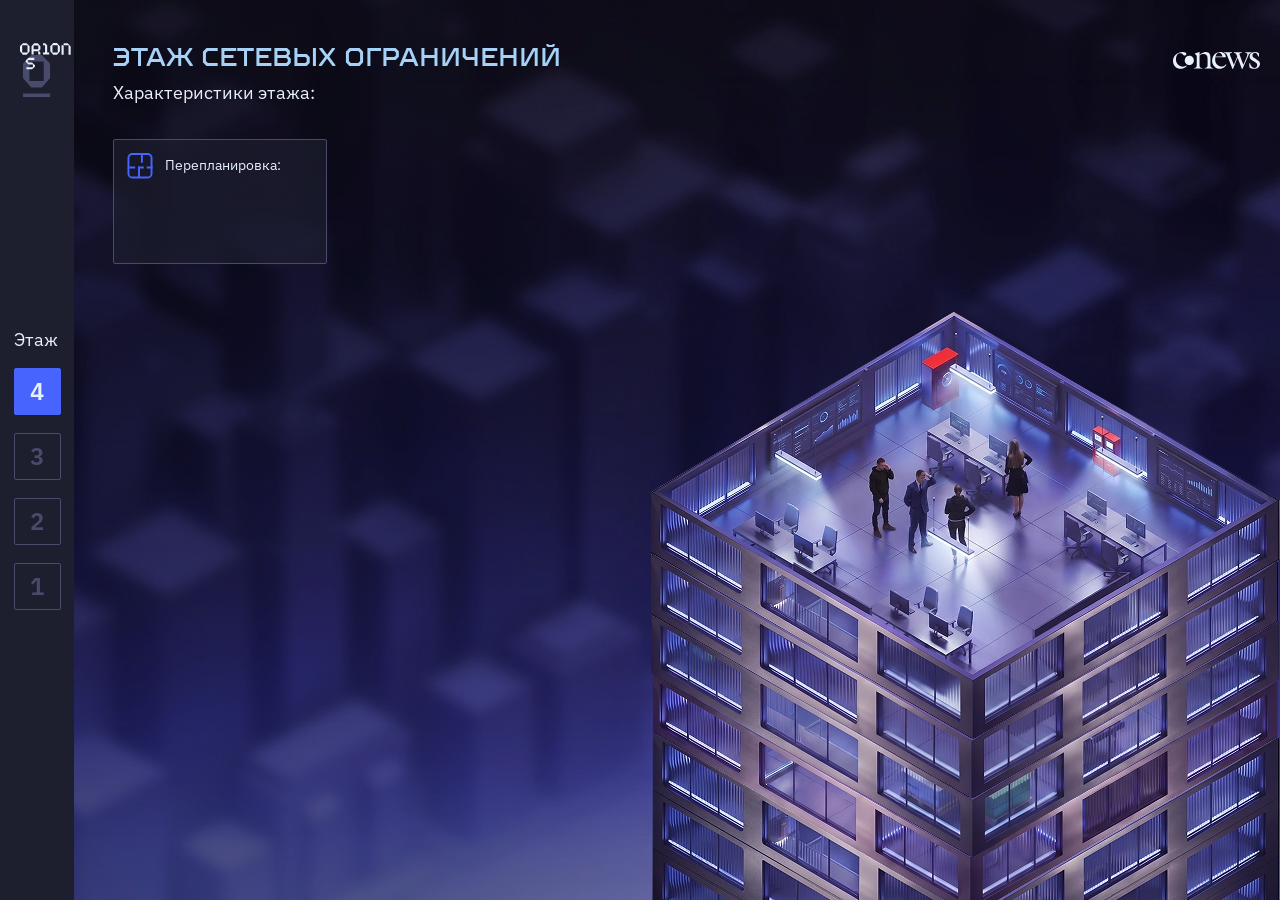
==== public/floor.html @ 99e79488 "add homepage" ====
<!DOCTYPE html>
<html lang="ru">
  <head>
    <meta charset="UTF-8">
    <meta name="viewport" content="width=device-width, initial-scale=1.0">
    <meta name="description" content="Orionsoft">
    <meta name="keywords" content="">
    <link href="css/main.min.css" rel="stylesheet" type="text/css">
    <title>Orionsoft</title>
  </head>
  <body>
    <header class="header">
      <div class="container header__container"><a href="#" target="_blank">
          <svg class="header__logo-orion js-logo-animate" viewbox="0 0 80 53" fill="none" xmlns="http://www.w3.org/2000/svg">
            <path d="M15.0621 4.90947L10.4276 0.0557884H4.63448L1.43448 3.45895L0 4.85368V12.9432L4.57931 18.1316H10.4828L15.0069 13.0547V4.90947H15.0621ZM3.42069 14.7842V3.34737H11.7517V14.7842H3.42069Z" fill="currentColor"></path>
            <path d="M32 5.02105L27.7517 0.0557884H22.2897L19.3104 3.51474L18.0966 4.90947V18.02H21.3517V12.7758H28.6897V18.02H31.9448V14.561L29.4621 12.1063L32 9.87474V5.02105ZM21.3517 3.62632H28.6897V9.81894H21.3517V3.62632Z" fill="currentColor"></path>
            <path d="M42.5931 14.6726V3.45895L39.3379 0.111578H36.1379V3.34737H39.3379V14.6726H36.1379V18.02H45.7931V14.6726H42.5931Z" fill="currentColor"></path>
            <path d="M62.5656 4.85368L57.9311 0H52.1931L48.9931 3.40316L47.5587 4.79789V12.8874L52.138 18.0758H58.0414L62.5656 12.9989V4.85368ZM50.9242 14.7842V3.34737H59.2552V14.7842H50.9242Z" fill="currentColor"></path>
            <path d="M74.7035 0.111578H68.469V3.45895H65.1586V18.0758H68.469V3.45895H76.138V18.0758H79.4483V5.13263L74.7035 0.111578Z" fill="currentColor"></path>
            <path d="M18.869 30.3495H12.2483V26.3884H22.4V23.0968H13.5724L8.99311 27.1695V29.5684L12.1931 32.4137L13.4621 33.6411H20.1931V37.8253H10.0414V41.1168H18.869L23.3931 36.9884V34.5895" fill="currentColor"></path>
            <path d="M41.3242 27.9505L36.6345 23.1526H30.8966L27.6966 26.5558L26.2621 27.9505V36.04L30.8414 41.2284H36.7448L41.269 36.1516V27.9505H41.3242ZM29.6276 37.8811V26.4442H37.9586V37.8811H29.6276Z" fill="currentColor"></path>
            <path d="M54.5655 26.3326V23.0968H48.3311L44.1931 27.7832V41.0611H47.3931V33.2505H54.5655V29.959H47.3931V26.3326H54.5655Z" fill="currentColor"></path>
            <path d="M57.7655 23.0968V26.4442H62.5104V41.1168H65.8759V29.1779L63.5035 26.5H70.5656V23.0968H57.7655Z" fill="currentColor"></path>
            <path d="M0.110347 49.6526V52.1632H79.5035V49.6526H0.110347Z" fill="currentColor"></path>
          </svg></a><a href="#" target="_blank">
          <svg class="header__logo-cnews js-logo-animate" viewbox="0 0 133 26" fill="none" xmlns="http://www.w3.org/2000/svg">
            <g clip-path="url(#clip0_83_304)">
              <path d="M13.7548 0H15.0197C16.5428 0.123717 18.1763 0.214875 19.4802 1.10041C20.2222 1.5855 20.6006 2.57684 20.2839 3.41841C19.8666 4.57908 18.6456 5.55251 17.3709 5.31971C16.6516 5.11788 16.0508 4.64905 15.4809 4.18511C14.5537 3.42495 13.659 2.59312 12.5581 2.08524C11.6943 1.65549 10.6794 1.67991 9.75715 1.88013C8.1123 2.27406 6.81329 3.52585 5.98031 4.95508C4.95245 6.76525 4.41826 8.85861 4.46697 10.9406C4.46371 13.4556 5.16841 15.9966 6.5957 18.077C8.03759 20.1801 10.267 21.764 12.7725 22.2833C14.5472 22.6886 16.4681 22.5926 18.1357 21.8324C18.8745 21.5068 19.5646 21.0787 20.2206 20.6099C20.5697 20.815 20.9253 21.0071 21.2972 21.1666C19.6296 23.0614 17.4684 24.5476 15.0441 25.2801C12.4996 26.0436 9.68406 25.9996 7.21272 24.9871C4.51568 23.8997 2.3431 21.6777 1.16423 19.0325C0.446534 17.4926 0.107167 15.8029 0 14.1116V12.9754C0.110417 11.4013 0.431917 9.83205 1.07655 8.38658C2.20343 5.78855 4.19741 3.60565 6.61515 2.15202C8.76177 0.83511 11.2477 0.130226 13.7548 0Z" fill="currentColor"></path>
              <path d="M24.9119 19.8844C28.759 19.8844 31.8777 16.7571 31.8777 12.8994C31.8777 9.04163 28.759 5.91431 24.9119 5.91431C21.0648 5.91431 17.946 9.04163 17.946 12.8994C17.946 16.7571 21.0648 19.8844 24.9119 19.8844Z" fill="currentColor"></path>
              <path d="M40.157 0H40.1716C40.3778 0.0716263 40.5793 0.148132 40.7837 0.221384C40.6278 1.57899 40.5028 2.94147 40.3405 4.29907C42.6723 2.59964 45.1225 0.872513 47.9884 0.245804C48.5356 0.117207 49.0942 0.0618583 49.6512 4.16723e-06H50.666C51.7326 0.0911623 52.8239 0.250688 53.7802 0.761823C54.912 1.31528 55.7971 2.305 56.2989 3.4526C57.031 5.07557 57.1544 6.88893 57.1673 8.64537C57.1673 12.1549 57.169 15.6629 57.1673 19.1725C57.161 19.905 57.1773 20.6408 57.2471 21.37C57.3429 21.9658 57.4174 22.6072 57.8087 23.0923C58.1708 23.5643 58.7344 23.8248 59.293 23.9778C60.0205 24.1748 60.7607 24.3262 61.5095 24.4027C61.5241 24.6843 61.5271 24.9659 61.5271 25.2475H48.521C48.529 24.9708 48.4834 24.6827 48.5566 24.4108C49.6721 24.2171 50.8834 24.0983 51.8284 23.4146C52.7232 22.7081 52.7687 21.4742 52.8515 20.4292C52.905 17.9614 52.8711 15.4903 52.8808 13.021C52.8661 11.3508 52.9473 9.66763 52.65 8.0154C52.4229 6.75873 51.981 5.476 51.054 4.55953C49.8297 3.27519 47.9608 2.87637 46.2477 2.92358C45.3613 2.88939 44.4712 3.02776 43.6336 3.31914C42.5098 3.72937 41.5176 4.4342 40.6458 5.24323C40.5224 5.33277 40.5759 5.49717 40.5613 5.62413C40.5709 10.5206 40.5563 15.4171 40.568 20.3152C40.6215 21.1405 40.6391 22 40.9949 22.7619C41.2985 23.3934 41.9512 23.7613 42.5975 23.9518C43.3543 24.165 44.1287 24.3213 44.9114 24.4059C44.9147 24.6859 44.9147 24.9676 44.9147 25.2475C40.5822 25.2475 36.2471 25.2475 31.9132 25.2492C31.923 24.9676 31.9246 24.6859 31.9311 24.4043C32.7105 24.3197 33.4834 24.1569 34.2352 23.9257C34.9414 23.7011 35.617 23.2437 35.8897 22.5258C36.3199 21.3147 36.2292 20.0092 36.281 18.746V7.60357C36.2664 6.86617 36.2747 6.09943 35.9465 5.42063C35.4285 4.3886 34.4543 3.6968 33.5532 3.02286C33.5515 2.83566 33.5499 2.65009 33.5465 2.46452C35.747 1.63433 37.9585 0.83507 40.157 0Z" fill="currentColor"></path>
              <path d="M71.7552 0H72.8937C73.5949 0.0748808 74.2998 0.146503 74.9801 0.336959C76.8132 0.797633 78.4777 1.94037 79.5037 3.53726C80.4065 4.9144 80.8254 6.56013 80.9036 8.19446C75.5241 8.18633 70.1445 8.19936 64.7667 8.18796C64.648 9.0979 64.5994 10.0176 64.5393 10.9341C64.2942 13.5516 65.0071 16.2669 66.5771 18.383C67.9703 20.2957 70.1056 21.6419 72.4291 22.0668C73.957 22.3354 75.5709 22.3256 77.0423 21.7868C78.6269 21.2268 79.9164 20.0499 80.9036 18.7135C81.1859 18.9186 81.4685 19.1253 81.7478 19.3385C80.2702 21.8356 78.0604 23.9485 75.3535 25.0424C71.7326 26.5238 67.3582 25.7912 64.3331 23.3332C62.6962 22.0326 61.459 20.2599 60.7025 18.3146C59.8563 16.1871 59.6292 13.8397 59.9052 11.5754C60.3192 7.82003 62.3002 4.18673 65.4536 2.05919C67.3013 0.778096 69.5241 0.125346 71.7552 0ZM69.6817 1.32179C68.115 1.62457 66.8711 2.81287 66.0834 4.15256C65.5527 5.08856 65.0962 6.09946 64.9419 7.17056C66.1695 7.0387 67.4054 7.09406 68.6343 6.99313C70.9678 6.9085 73.2996 6.8108 75.6311 6.69523C75.2544 5.0544 74.605 3.37773 73.3076 2.24639C72.3334 1.38365 70.9499 1.03204 69.6817 1.32179Z" fill="currentColor"></path>
              <path d="M78.2778 0.546869C82.199 0.553382 86.1222 0.553382 90.045 0.546869C90.04 0.825226 90.04 1.10359 90.0433 1.38194C89.3128 1.42915 88.5561 1.45845 87.8708 1.74983C87.4276 1.90773 87.0379 2.25446 86.9162 2.72164C86.8234 3.25394 86.8982 3.80413 87.0688 4.31367C87.4438 5.48243 87.926 6.61213 88.3645 7.7565C89.9004 11.7089 91.4641 15.6482 92.9856 19.6054C94.7329 15.544 96.4297 11.4565 98.159 7.387C98.2757 7.13307 98.1021 6.88073 98.024 6.6447C97.477 5.34407 97.1033 3.93763 96.2591 2.78676C95.5445 1.81332 94.278 1.57892 93.1642 1.38195C93.1675 1.10359 93.1675 0.826866 93.1692 0.548506C97.1376 0.548506 101.109 0.561529 105.079 0.541992C105.079 0.820352 105.079 1.10034 105.081 1.38032C104.223 1.44544 103.34 1.50404 102.55 1.87681C102.041 2.12099 101.639 2.64026 101.666 3.22465C101.689 3.99623 102.004 4.72063 102.267 5.4336C104.027 10.1592 105.833 14.8668 107.573 19.5973C108.298 18.1111 108.936 16.5842 109.613 15.0752C110.736 12.4918 111.844 9.89707 112.786 7.24047C113.162 6.0945 113.555 4.942 113.713 3.74227C113.815 3.09766 113.627 2.35538 113.065 1.97447C112.337 1.50891 111.449 1.50891 110.626 1.38519C110.629 1.10521 110.628 0.826852 110.626 0.546866C113.763 0.558259 116.9 0.543609 120.037 0.553379C120.034 0.826852 120.034 1.10033 120.036 1.3738C119.091 1.47147 118.126 1.72378 117.377 2.3391C116.215 3.26533 115.627 4.67503 115.012 5.98543C112.042 12.5944 109.106 19.2196 106.13 25.8237C105.893 25.8172 105.657 25.8205 105.422 25.8367H105.377C103.168 20.1686 100.945 14.5055 98.7452 8.83413C96.3921 14.4908 94.0928 20.1719 91.758 25.8367H91.7158C91.4561 25.8172 91.1961 25.8139 90.9364 25.8172C88.1534 18.8957 85.3767 11.9726 82.579 5.05597C82.1681 4.0988 81.7458 3.09606 80.9601 2.37982C80.2326 1.70753 79.2357 1.45033 78.2728 1.37545C78.2775 1.09872 78.2778 0.823599 78.2778 0.546869Z" fill="currentColor"></path>
              <path d="M124.75 0H125.698C127.698 0.130226 129.733 0.675546 131.376 1.85409C131.44 3.50145 131.475 5.15368 131.563 6.80105C131.152 6.88731 130.736 6.95408 130.326 7.04035C129.819 5.37508 129.204 3.63981 127.918 2.40917C126.552 1.10366 124.186 0.939253 122.731 2.18128C121.815 2.97403 121.408 4.23235 121.481 5.42228C121.471 6.69361 122.259 7.80865 123.193 8.60141C124.746 9.90041 126.623 10.7094 128.356 11.7333C129.76 12.5635 131.175 13.5077 132.087 14.8978C132.872 16.0796 133.133 17.5593 132.938 18.956C132.761 20.5919 131.938 22.127 130.732 23.2339C128.944 24.9008 126.49 25.7196 124.077 25.8026C121.577 25.8628 119.019 25.2215 116.966 23.7564C116.834 22.2816 116.771 20.8019 116.631 19.3271C116.56 18.7395 116.605 18.1404 116.488 17.556C116.928 17.4649 117.37 17.3623 117.821 17.3412C118.209 19.2832 119.019 21.1975 120.387 22.6544C121.423 23.7304 122.897 24.388 124.397 24.3571C125.516 24.3864 126.651 23.9632 127.448 23.1704C129.002 21.6223 129.163 18.8599 127.741 17.1751C126.932 16.1838 125.81 15.5164 124.698 14.919C122.938 13.9651 121.048 13.1902 119.508 11.8798C118.482 11.0301 117.685 9.87598 117.374 8.56885C117.037 7.09728 117.121 5.49065 117.792 4.12161C118.42 2.81123 119.521 1.77431 120.791 1.09388C122.006 0.429726 123.374 0.102551 124.75 0Z" fill="currentColor"></path>
              <path d="M20.3521 7.60031C21.4481 6.69848 22.791 6.08155 24.2118 5.95458C26.2723 5.72668 28.414 6.50151 29.8673 7.98121C31.1517 9.27535 31.9035 11.0887 31.8775 12.9184C31.8938 14.4941 31.3352 16.065 30.3463 17.2875C29.2958 18.6028 27.7532 19.5209 26.0937 19.7895C24.4488 20.0629 22.7017 19.7585 21.2825 18.8697C19.4883 17.784 18.2331 15.8452 18.0058 13.7568C17.7428 11.8148 18.3776 9.79955 19.6458 8.31821C19.2642 8.92865 19.0498 9.64325 19.1473 10.3676C19.2821 11.6292 20.3472 12.7215 21.6008 12.8875C23.0833 13.1463 24.608 12.0557 24.8759 10.5809C24.9944 9.91675 24.9116 9.20211 24.5722 8.61121C24.0624 7.66545 22.9988 7.03875 21.9206 7.10548C21.3556 7.09735 20.8376 7.33985 20.3521 7.60031Z" fill="url(#paint0_radial_83_304)"></path>
              <path d="M20.3521 7.60031C21.4481 6.69848 22.791 6.08155 24.2118 5.95458C26.2723 5.72668 28.414 6.50151 29.8673 7.98121C31.1517 9.27535 31.9035 11.0887 31.8775 12.9184C31.8938 14.4941 31.3352 16.065 30.3463 17.2875C29.2958 18.6028 27.7532 19.5209 26.0937 19.7895C24.4488 20.0629 22.7017 19.7585 21.2825 18.8697C19.4883 17.784 18.2331 15.8452 18.0058 13.7568C17.7428 11.8148 18.3776 9.79955 19.6458 8.31821C19.2642 8.92865 19.0498 9.64325 19.1473 10.3676C19.2821 11.6292 20.3472 12.7215 21.6008 12.8875C23.0833 13.1463 24.608 12.0557 24.8759 10.5809C24.9944 9.91675 24.9116 9.20211 24.5722 8.61121C24.0624 7.66545 22.9988 7.03875 21.9206 7.10548C21.3556 7.09735 20.8376 7.33985 20.3521 7.60031Z" fill="url(#paint1_radial_83_304)"></path>
            </g>
            <defs>
              <radialgradient id="paint0_radial_83_304" cx="0" cy="0" r="1" gradienttransform="matrix(9.31 9.33334 -9.31 9.33334 22.1113 9.66665)" gradientunits="userSpaceOnUse">
                <stop stop-color="#00AAFF"></stop>
                <stop offset="1" stop-color="#00406C"></stop>
              </radialgradient>
              <radialgradient id="paint1_radial_83_304" cx="0" cy="0" r="1" gradienttransform="matrix(6.31751 6.33334 -6.31514 6.33096 21.7788 9.66665)" gradientunits="userSpaceOnUse">
                <stop stop-color="white" stop-opacity="0.7"></stop>
                <stop offset="1" stop-color="white" stop-opacity="0"></stop>
              </radialgradient>
              <clippath id="clip0_83_304">
                <rect width="133" height="26" fill="white"></rect>
              </clippath>
            </defs>
          </svg></a></div>
    </header>
    <main class="main">
      <section class="floor">
        <div class="floor__bg">
          <picture>
            <source srcset="./images/bg.webp 1x, ./images/bg@2x.webp 2x" type="image/webp">
            <source srcset="./images/bg.webp 1x, ./images/bg@2x.webp 2x" type="image/webp"><img class="floor__bg-image" src="./images/bg.jpg" srcset="./images/bg.jpg 1x, ./images/bg@2x.jpg 2x" alt="">
          </picture>
        </div>
        <div class="floor__navigation navigation"><a class="navigation__logo-link" href="#" target="_blank">
            <svg class="navigation__logo" width="28" height="42">
              <use xlink:href="./images/sprite.svg#navigation-orion"></use>
            </svg></a>
          <div class="navigation__group">
            <div class="navigation__label">Этаж</div>
            <div class="navigation__buttons">
              <div class="navigation__button active" data-button="4">4</div>
              <div class="navigation__button" data-button="3">3</div>
              <div class="navigation__button" data-button="2">2</div>
              <div class="navigation__button" data-button="1">1</div>
            </div>
          </div>
        </div>
        <div class="floor__main">
          <div class="floor__content active" data-content="4">
            <h2 class="title floor__title">Этаж сетевых ограничений</h2>
            <div class="floor__subtitle">Характеристики этажа:</div>
            <div class="floor__tiles">
              <div class="floor__tooltip tooltip tooltip--extended">
                <div class="tooltip__icon-group">
                  <svg class="tooltip__icon">
                    <use xlink:href="./images/sprite.svg#plan"></use>
                  </svg><span>Перепланировка:</span>
                </div>
                <div class="tooltip__title" data-tooltip-title="Не понадобилась">Невозможна</div>
                <div class="tooltip__text" data-tooltip-text="Физическая инфраструктура осталась без изменений">Физическая инфраструктура осталась без изменений</div>
              </div>
              <div class="floor__chat chat chat--task">
                <div class="chat__author">
                  <div class="chat__author-image-wrapper">
                    <picture>
                      <source srcset="./images/avatar.webp 1x, ./images/avatar@2x.webp 2x" type="image/webp">
                      <source srcset="./images/avatar.webp 1x, ./images/avatar@2x.webp 2x" type="image/webp"><img class="chat__author-image" src="./images/avatar.jpg" srcset="./images/avatar.jpg 1x, ./images/avatar@2x.jpg 2x" alt="">
                    </picture>
                  </div>
                  <div class="chat__author-name">Заказчик:</div>
                </div>
                <div class="chat__text" data-chat-text="В офис вышли новые работники. Но для них не хватало места, а переезд был невозможен."></div>
                <button class="button button--small chat__button chat__button--update"><span>Улучшить этаж</span>
                  <svg>
                    <use xlink:href="./images/sprite.svg#link-arrow"></use>
                  </svg>
                </button>
              </div>
              <div class="floor__chat chat chat--solution">
                <div class="chat__author">
                  <div class="chat__author-image-wrapper">
                    <picture>
                      <source srcset="./images/avatar2.webp 1x, ./images/avatar2@2x.webp 2x" type="image/webp">
                      <source srcset="./images/avatar2.webp 1x, ./images/avatar2@2x.webp 2x" type="image/webp"><img class="chat__author-image" src="./images/avatar2.jpg" srcset="./images/avatar2.jpg 1x, ./images/avatar2@2x.jpg 2x" alt="">
                    </picture>
                  </div>
                  <div class="chat__author-name chat__author-name--blue">Инженер Орион Софт:</div>
                </div>
                <div class="chat__text" data-chat-text="Мы создали для них отдельные пространства, не перестраивая весь дом."></div><a class="button button--small chat__button chat__button--space" href="#"><span>Читать кейс</span>
                  <svg>
                    <use xlink:href="./images/sprite.svg#link-arrow"></use>
                  </svg></a>
              </div>
            </div>
          </div>
          <div class="floor__content" data-content="3">
            <h2 class="title floor__title">Этаж микросегментации</h2>
            <div class="floor__subtitle">Характеристики этажа:</div>
            <div class="floor__tiles">
              <div class="floor__tooltip tooltip tooltip--extended">
                <div class="tooltip__icon-group">
                  <svg class="tooltip__icon">
                    <use xlink:href="./images/sprite.svg#lock"></use>
                  </svg><span>Безопасность:</span>
                </div>
                <div class="tooltip__title" data-tooltip-title="Каждая комната">Только периметр</div>
                <div class="tooltip__text" data-tooltip-text="Периметр плюс защита сети изнутри">Защищен только внешний периметр</div>
              </div>
              <div class="floor__chat chat chat--task">
                <div class="chat__author">
                  <div class="chat__author-image-wrapper">
                    <picture>
                      <source srcset="./images/avatar.webp 1x, ./images/avatar@2x.webp 2x" type="image/webp">
                      <source srcset="./images/avatar.webp 1x, ./images/avatar@2x.webp 2x" type="image/webp"><img class="chat__author-image" src="./images/avatar.jpg" srcset="./images/avatar.jpg 1x, ./images/avatar@2x.jpg 2x" alt="">
                    </picture>
                  </div>
                  <div class="chat__author-name">Заказчик:</div>
                </div>
                <div class="chat__text" data-chat-text="Даже если грабитель сможет проникнуть через окно в одну из комнат, он не должен попасть во все остальные!"></div>
                <button class="button button--small chat__button chat__button--update"><span>Улучшить этаж</span>
                  <svg>
                    <use xlink:href="./images/sprite.svg#link-arrow"></use>
                  </svg>
                </button>
              </div>
              <div class="floor__chat chat chat--solution">
                <div class="chat__author">
                  <div class="chat__author-image-wrapper">
                    <picture>
                      <source srcset="./images/avatar2.webp 1x, ./images/avatar2@2x.webp 2x" type="image/webp">
                      <source srcset="./images/avatar2.webp 1x, ./images/avatar2@2x.webp 2x" type="image/webp"><img class="chat__author-image" src="./images/avatar2.jpg" srcset="./images/avatar2.jpg 1x, ./images/avatar2@2x.jpg 2x" alt="">
                    </picture>
                  </div>
                  <div class="chat__author-name chat__author-name--blue">Инженер Орион Софт:</div>
                </div>
                <div class="chat__text" data-chat-text="Мы поставили между помещениями прочные стены и двери, которые открываются только зарегистрированным жильцам."></div><a class="button button--small chat__button chat__button--space" href="#"><span>Читать кейс</span>
                  <svg>
                    <use xlink:href="./images/sprite.svg#link-arrow"></use>
                  </svg></a>
              </div>
            </div>
          </div>
          <div class="floor__content" data-content="2">
            <h2 class="title floor__title">Этаж защиты трафика</h2>
            <div class="floor__subtitle">Характеристики этажа:</div>
            <div class="floor__tiles">
              <div class="floor__tooltip tooltip tooltip--extended">
                <div class="tooltip__icon-group">
                  <svg class="tooltip__icon">
                    <use xlink:href="./images/sprite.svg#eye"></use>
                  </svg><span>Посылок проверяется:</span>
                </div>
                <div class="tooltip__title" data-tooltip-title="100 из 100">0 из 100</div>
                <div class="tooltip__text" data-tooltip-text="Трафик между виртуальными машинами проверяется на лету">Внутренний трафик идёт без проверки содержимого</div>
              </div>
              <div class="floor__chat chat chat--task">
                <div class="chat__author">
                  <div class="chat__author-image-wrapper">
                    <picture>
                      <source srcset="./images/avatar.webp 1x, ./images/avatar@2x.webp 2x" type="image/webp">
                      <source srcset="./images/avatar.webp 1x, ./images/avatar@2x.webp 2x" type="image/webp"><img class="chat__author-image" src="./images/avatar.jpg" srcset="./images/avatar.jpg 1x, ./images/avatar@2x.jpg 2x" alt="">
                    </picture>
                  </div>
                  <div class="chat__author-name">Заказчик:</div>
                </div>
                <div class="chat__text" data-chat-text="Мне нужна уверенность, что никто из зарегистрированных рабочих не передаст ничего запрещенного в посылке."></div>
                <button class="button button--small chat__button chat__button--update"><span>Улучшить этаж</span>
                  <svg>
                    <use xlink:href="./images/sprite.svg#link-arrow"></use>
                  </svg>
                </button>
              </div>
              <div class="floor__chat chat chat--solution">
                <div class="chat__author">
                  <div class="chat__author-image-wrapper">
                    <picture>
                      <source srcset="./images/avatar2.webp 1x, ./images/avatar2@2x.webp 2x" type="image/webp">
                      <source srcset="./images/avatar2.webp 1x, ./images/avatar2@2x.webp 2x" type="image/webp"><img class="chat__author-image" src="./images/avatar2.jpg" srcset="./images/avatar2.jpg 1x, ./images/avatar2@2x.jpg 2x" alt="">
                    </picture>
                  </div>
                  <div class="chat__author-name chat__author-name--blue">Инженер Орион Софт:</div>
                </div>
                <div class="chat__text" data-chat-text="За 2 недели установили систему фильтрации - она отследит, чтобы передавали только разрешенные грузы."></div><a class="button button--small chat__button chat__button--space" href="#"><span>Читать кейс</span>
                  <svg>
                    <use xlink:href="./images/sprite.svg#link-arrow"></use>
                  </svg></a>
              </div>
            </div>
          </div>
          <div class="floor__content" data-content="1">
            <h2 class="title floor__title">Офис orion soft</h2>
            <div class="floor__tiles floor__tiles--last">
              <div class="floor__chat chat chat--solution chat--last">
                <div class="chat__author">
                  <div class="chat__author-image-wrapper">
                    <picture>
                      <source srcset="./images/avatar2.webp 1x, ./images/avatar2@2x.webp 2x" type="image/webp">
                      <source srcset="./images/avatar2.webp 1x, ./images/avatar2@2x.webp 2x" type="image/webp"><img class="chat__author-image" src="./images/avatar2.jpg" srcset="./images/avatar2.jpg 1x, ./images/avatar2@2x.jpg 2x" alt="">
                    </picture>
                  </div>
                  <div class="chat__author-name chat__author-name--blue">Инженер Орион Софт:</div>
                </div>
                <div class="chat__text" data-chat-text="Читайте больше о возможностях SDN &lt;br&gt; в&amp;nbsp;расширенной редакции zVirt"></div>
              </div>
            </div>
            <div class="floor__news news"><a class="news__item" href="#" target="_blank"><span>Топ вопросов о VDI и терминальном доступе</span>
                <svg width="8" height="13">
                  <use xlink:href="./images/sprite.svg#chevron"></use>
                </svg></a><a class="news__item" href="#" target="_blank"><span>Топ вопросов о VDI и терминальном доступе</span>
                <svg width="8" height="13">
                  <use xlink:href="./images/sprite.svg#chevron"></use>
                </svg></a><a class="news__item" href="#" target="_blank"><span>Топ вопросов о VDI и терминальном доступе</span>
                <svg width="8" height="13">
                  <use xlink:href="./images/sprite.svg#chevron"></use>
                </svg></a><a class="news__item" href="#" target="_blank"><span>Топ вопросов о VDI и терминальном доступе</span>
                <svg width="8" height="13">
                  <use xlink:href="./images/sprite.svg#chevron"></use>
                </svg></a><a class="news__item" href="#" target="_blank"><span>Топ вопросов о VDI и терминальном доступе</span>
                <svg width="8" height="13">
                  <use xlink:href="./images/sprite.svg#chevron"></use>
                </svg></a><a class="news__item" href="#" target="_blank"><span>Топ вопросов о VDI и терминальном доступе</span>
                <svg width="8" height="13">
                  <use xlink:href="./images/sprite.svg#chevron"></use>
                </svg></a><a class="news__item" href="#" target="_blank"><span>Топ вопросов о VDI и терминальном доступе</span>
                <svg width="8" height="13">
                  <use xlink:href="./images/sprite.svg#chevron"></use>
                </svg></a><a class="news__item" href="#" target="_blank"><span>Топ вопросов о VDI и терминальном доступе</span>
                <svg width="8" height="13">
                  <use xlink:href="./images/sprite.svg#chevron"></use>
                </svg></a><a class="news__item" href="#" target="_blank"><span>Топ вопросов о VDI и терминальном доступе</span>
                <svg width="8" height="13">
                  <use xlink:href="./images/sprite.svg#chevron"></use>
                </svg></a><a class="news__item" href="#" target="_blank"><span>Топ вопросов о VDI и терминальном доступе</span>
                <svg width="8" height="13">
                  <use xlink:href="./images/sprite.svg#chevron"></use>
                </svg></a></div>
          </div>
          <div class="floor__nav-mobile">
            <button class="button button--small floor__button-mobile js-mobile-update"><span>Улучшить этаж</span>
              <svg>
                <use xlink:href="./images/sprite.svg#link-arrow"></use>
              </svg>
            </button>
            <button class="button button--small floor__button-mobile floor__button-mobile--next js-mobile-next"><span>Следующий этаж</span>
              <svg>
                <use xlink:href="./images/sprite.svg#link-arrow"></use>
              </svg>
            </button>
          </div>
          <div class="floor__building building">
            <div class="building__wrapper building__wrapper--0">
              <picture>
                <source srcset="./images/floor0.webp 1x, ./images/floor0@2x.webp 2x" type="image/webp">
                <source srcset="./images/floor0.webp 1x, ./images/floor0@2x.webp 2x" type="image/webp"><img class="building__image" src="./images/floor0.png" srcset="./images/floor0.png 1x, ./images/floor0@2x.png 2x" alt="">
              </picture>
            </div>
            <div class="building__wrapper building__wrapper--1" data-floor="1">
              <picture>
                <source srcset="./images/floor1.webp 1x, ./images/floor1@2x.webp 2x" type="image/webp">
                <source srcset="./images/floor1.webp 1x, ./images/floor1@2x.webp 2x" type="image/webp"><img class="building__image" src="./images/floor1.png" srcset="./images/floor1.png 1x, ./images/floor1@2x.png 2x" alt="">
              </picture>
            </div>
            <div class="building__wrapper building__wrapper--2" data-floor="2">
              <picture>
                <source srcset="./images/floor2before.webp 1x, ./images/floor2before@2x.webp 2x" type="image/webp">
                <source srcset="./images/floor2before.webp 1x, ./images/floor2before@2x.webp 2x" type="image/webp"><img class="building__image building__image--before" src="./images/floor2before.png" srcset="./images/floor2before.png 1x, ./images/floor2before@2x.png 2x" alt="">
              </picture>
              <picture>
                <source srcset="./images/floor2after.webp 1x, ./images/floor2after@2x.webp 2x" type="image/webp">
                <source srcset="./images/floor2after.webp 1x, ./images/floor2after@2x.webp 2x" type="image/webp"><img class="building__image building__image--after" src="./images/floor2after.png" srcset="./images/floor2after.png 1x, ./images/floor2after@2x.png 2x" alt="">
              </picture>
            </div>
            <div class="building__wrapper building__wrapper--3" data-floor="3">
              <picture>
                <source srcset="./images/floor3before.webp 1x, ./images/floor3before@2x.webp 2x" type="image/webp">
                <source srcset="./images/floor3before.webp 1x, ./images/floor3before@2x.webp 2x" type="image/webp"><img class="building__image building__image--before" src="./images/floor3before.png" srcset="./images/floor3before.png 1x, ./images/floor3before@2x.png 2x" alt="">
              </picture>
              <picture>
                <source srcset="./images/floor3after.webp 1x, ./images/floor3after@2x.webp 2x" type="image/webp">
                <source srcset="./images/floor3after.webp 1x, ./images/floor3after@2x.webp 2x" type="image/webp"><img class="building__image building__image--after" src="./images/floor3after.png" srcset="./images/floor3after.png 1x, ./images/floor3after@2x.png 2x" alt="">
              </picture>
            </div>
            <div class="building__wrapper building__wrapper--4" data-floor="4">
              <picture>
                <source srcset="./images/floor4before.webp 1x, ./images/floor4before@2x.webp 2x" type="image/webp">
                <source srcset="./images/floor4before.webp 1x, ./images/floor4before@2x.webp 2x" type="image/webp"><img class="building__image building__image--before" src="./images/floor4before.png" srcset="./images/floor4before.png 1x, ./images/floor4before@2x.png 2x" alt="">
              </picture>
              <picture>
                <source srcset="./images/floor4after.webp 1x, ./images/floor4after@2x.webp 2x" type="image/webp">
                <source srcset="./images/floor4after.webp 1x, ./images/floor4after@2x.webp 2x" type="image/webp"><img class="building__image building__image--after" src="./images/floor4after.png" srcset="./images/floor4after.png 1x, ./images/floor4after@2x.png 2x" alt="">
              </picture>
            </div>
          </div>
        </div>
      </section>
    </main>
  </body>
  <script src="js/main.min.js" defer></script>
</html>
---- public/css/main.min.css ----
@charset "UTF-8";@font-face{font-family:swiper-icons;src:url('data:application/font-woff;charset=utf-8;base64, [base64]//wADZ2x5ZgAAAywAAADMAAAD2MHtryVoZWFkAAABbAAAADAAAAA2E2+eoWhoZWEAAAGcAAAAHwAAACQC9gDzaG10eAAAAigAAAAZAAAArgJkABFsb2NhAAAC0AAAAFoAAABaFQAUGG1heHAAAAG8AAAAHwAAACAAcABAbmFtZQAAA/gAAAE5AAACXvFdBwlwb3N0AAAFNAAAAGIAAACE5s74hXjaY2BkYGAAYpf5Hu/j+W2+MnAzMYDAzaX6QjD6/4//Bxj5GA8AuRwMYGkAPywL13jaY2BkYGA88P8Agx4j+/8fQDYfA1AEBWgDAIB2BOoAeNpjYGRgYNBh4GdgYgABEMnIABJzYNADCQAACWgAsQB42mNgYfzCOIGBlYGB0YcxjYGBwR1Kf2WQZGhhYGBiYGVmgAFGBiQQkOaawtDAoMBQxXjg/wEGPcYDDA4wNUA2CCgwsAAAO4EL6gAAeNpj2M0gyAACqxgGNWBkZ2D4/wMA+xkDdgAAAHjaY2BgYGaAYBkGRgYQiAHyGMF8FgYHIM3DwMHABGQrMOgyWDLEM1T9/w8UBfEMgLzE////P/5//f/V/xv+r4eaAAeMbAxwIUYmIMHEgKYAYjUcsDAwsLKxc3BycfPw8jEQA/[base64]/uznmfPFBNODM2K7MTQ45YEAZqGP81AmGGcF3iPqOop0r1SPTaTbVkfUe4HXj97wYE+yNwWYxwWu4v1ugWHgo3S1XdZEVqWM7ET0cfnLGxWfkgR42o2PvWrDMBSFj/IHLaF0zKjRgdiVMwScNRAoWUoH78Y2icB/yIY09An6AH2Bdu/UB+yxopYshQiEvnvu0dURgDt8QeC8PDw7Fpji3fEA4z/PEJ6YOB5hKh4dj3EvXhxPqH/SKUY3rJ7srZ4FZnh1PMAtPhwP6fl2PMJMPDgeQ4rY8YT6Gzao0eAEA409DuggmTnFnOcSCiEiLMgxCiTI6Cq5DZUd3Qmp10vO0LaLTd2cjN4fOumlc7lUYbSQcZFkutRG7g6JKZKy0RmdLY680CDnEJ+UMkpFFe1RN7nxdVpXrC4aTtnaurOnYercZg2YVmLN/d/gczfEimrE/fs/bOuq29Zmn8tloORaXgZgGa78yO9/cnXm2BpaGvq25Dv9S4E9+5SIc9PqupJKhYFSSl47+Qcr1mYNAAAAeNptw0cKwkAAAMDZJA8Q7OUJvkLsPfZ6zFVERPy8qHh2YER+3i/BP83vIBLLySsoKimrqKqpa2hp6+jq6RsYGhmbmJqZSy0sraxtbO3sHRydnEMU4uR6yx7JJXveP7WrDycAAAAAAAH//wACeNpjYGRgYOABYhkgZgJCZgZNBkYGLQZtIJsFLMYAAAw3ALgAeNolizEKgDAQBCchRbC2sFER0YD6qVQiBCv/H9ezGI6Z5XBAw8CBK/m5iQQVauVbXLnOrMZv2oLdKFa8Pjuru2hJzGabmOSLzNMzvutpB3N42mNgZGBg4GKQYzBhYMxJLMlj4GBgAYow/P/PAJJhLM6sSoWKfWCAAwDAjgbRAAB42mNgYGBkAIIbCZo5IPrmUn0hGA0AO8EFTQAA');font-weight:400;font-style:normal}:root{--swiper-theme-color:#007aff}:host{position:relative;display:block;margin-left:auto;margin-right:auto;z-index:1}.swiper{margin-left:auto;margin-right:auto;position:relative;overflow:hidden;list-style:none;padding:0;z-index:1;display:block}.swiper-vertical>.swiper-wrapper{flex-direction:column}.swiper-wrapper{position:relative;width:100%;height:100%;z-index:1;display:flex;transition-property:transform;transition-timing-function:var(--swiper-wrapper-transition-timing-function,initial);box-sizing:content-box}.swiper-android .swiper-slide,.swiper-ios .swiper-slide,.swiper-wrapper{transform:translate3d(0,0,0)}.swiper-horizontal{touch-action:pan-y}.swiper-vertical{touch-action:pan-x}.swiper-slide{flex-shrink:0;width:100%;height:100%;position:relative;transition-property:transform;display:block}.swiper-slide-invisible-blank{visibility:hidden}.swiper-autoheight,.swiper-autoheight .swiper-slide{height:auto}.swiper-autoheight .swiper-wrapper{align-items:flex-start;transition-property:transform,height}.swiper-backface-hidden .swiper-slide{transform:translateZ(0);-webkit-backface-visibility:hidden;backface-visibility:hidden}.swiper-3d.swiper-css-mode .swiper-wrapper{perspective:1200px}.swiper-3d .swiper-wrapper{transform-style:preserve-3d}.swiper-3d{perspective:1200px}.swiper-3d .swiper-cube-shadow,.swiper-3d .swiper-slide{transform-style:preserve-3d}.swiper-css-mode>.swiper-wrapper{overflow:auto;scrollbar-width:none;-ms-overflow-style:none}.swiper-css-mode>.swiper-wrapper::-webkit-scrollbar{display:none}.swiper-css-mode>.swiper-wrapper>.swiper-slide{scroll-snap-align:start start}.swiper-css-mode.swiper-horizontal>.swiper-wrapper{scroll-snap-type:x mandatory}.swiper-css-mode.swiper-vertical>.swiper-wrapper{scroll-snap-type:y mandatory}.swiper-css-mode.swiper-free-mode>.swiper-wrapper{scroll-snap-type:none}.swiper-css-mode.swiper-free-mode>.swiper-wrapper>.swiper-slide{scroll-snap-align:none}.swiper-css-mode.swiper-centered>.swiper-wrapper::before{content:'';flex-shrink:0;order:9999}.swiper-css-mode.swiper-centered>.swiper-wrapper>.swiper-slide{scroll-snap-align:center center;scroll-snap-stop:always}.swiper-css-mode.swiper-centered.swiper-horizontal>.swiper-wrapper>.swiper-slide:first-child{margin-inline-start:var(--swiper-centered-offset-before)}.swiper-css-mode.swiper-centered.swiper-horizontal>.swiper-wrapper::before{height:100%;min-height:1px;width:var(--swiper-centered-offset-after)}.swiper-css-mode.swiper-centered.swiper-vertical>.swiper-wrapper>.swiper-slide:first-child{margin-block-start:var(--swiper-centered-offset-before)}.swiper-css-mode.swiper-centered.swiper-vertical>.swiper-wrapper::before{width:100%;min-width:1px;height:var(--swiper-centered-offset-after)}.swiper-3d .swiper-slide-shadow,.swiper-3d .swiper-slide-shadow-bottom,.swiper-3d .swiper-slide-shadow-left,.swiper-3d .swiper-slide-shadow-right,.swiper-3d .swiper-slide-shadow-top{position:absolute;left:0;top:0;width:100%;height:100%;pointer-events:none;z-index:10}.swiper-3d .swiper-slide-shadow{background:rgba(0,0,0,.15)}.swiper-3d .swiper-slide-shadow-left{background-image:linear-gradient(to left,rgba(0,0,0,.5),rgba(0,0,0,0))}.swiper-3d .swiper-slide-shadow-right{background-image:linear-gradient(to right,rgba(0,0,0,.5),rgba(0,0,0,0))}.swiper-3d .swiper-slide-shadow-top{background-image:linear-gradient(to top,rgba(0,0,0,.5),rgba(0,0,0,0))}.swiper-3d .swiper-slide-shadow-bottom{background-image:linear-gradient(to bottom,rgba(0,0,0,.5),rgba(0,0,0,0))}.swiper-lazy-preloader{width:42px;height:42px;position:absolute;left:50%;top:50%;margin-left:-21px;margin-top:-21px;z-index:10;transform-origin:50%;box-sizing:border-box;border:4px solid var(--swiper-preloader-color,var(--swiper-theme-color));border-radius:50%;border-top-color:transparent}.swiper-watch-progress .swiper-slide-visible .swiper-lazy-preloader,.swiper:not(.swiper-watch-progress) .swiper-lazy-preloader{animation:swiper-preloader-spin 1s infinite linear}.swiper-lazy-preloader-white{--swiper-preloader-color:#fff}.swiper-lazy-preloader-black{--swiper-preloader-color:#000}@keyframes swiper-preloader-spin{0%{transform:rotate(0)}100%{transform:rotate(360deg)}}.swiper-virtual .swiper-slide{-webkit-backface-visibility:hidden;transform:translateZ(0)}.swiper-virtual.swiper-css-mode .swiper-wrapper::after{content:'';position:absolute;left:0;top:0;pointer-events:none}.swiper-virtual.swiper-css-mode.swiper-horizontal .swiper-wrapper::after{height:1px;width:var(--swiper-virtual-size)}.swiper-virtual.swiper-css-mode.swiper-vertical .swiper-wrapper::after{width:1px;height:var(--swiper-virtual-size)}:root{--swiper-navigation-size:44px}.swiper-button-next,.swiper-button-prev{position:absolute;top:var(--swiper-navigation-top-offset,50%);width:calc(var(--swiper-navigation-size)/ 44 * 27);height:var(--swiper-navigation-size);margin-top:calc(0px - (var(--swiper-navigation-size)/ 2));z-index:10;cursor:pointer;display:flex;align-items:center;justify-content:center;color:var(--swiper-navigation-color,var(--swiper-theme-color))}.swiper-button-next.swiper-button-disabled,.swiper-button-prev.swiper-button-disabled{opacity:.35;cursor:auto;pointer-events:none}.swiper-button-next.swiper-button-hidden,.swiper-button-prev.swiper-button-hidden{opacity:0;cursor:auto;pointer-events:none}.swiper-navigation-disabled .swiper-button-next,.swiper-navigation-disabled .swiper-button-prev{display:none!important}.swiper-button-next svg,.swiper-button-prev svg{width:100%;height:100%;object-fit:contain;transform-origin:center}.swiper-rtl .swiper-button-next svg,.swiper-rtl .swiper-button-prev svg{transform:rotate(180deg)}.swiper-button-prev,.swiper-rtl .swiper-button-next{left:var(--swiper-navigation-sides-offset,10px);right:auto}.swiper-button-next,.swiper-rtl .swiper-button-prev{right:var(--swiper-navigation-sides-offset,10px);left:auto}.swiper-button-lock{display:none}.swiper-button-next:after,.swiper-button-prev:after{font-family:swiper-icons;font-size:var(--swiper-navigation-size);text-transform:none!important;letter-spacing:0;font-variant:initial;line-height:1}.swiper-button-prev:after,.swiper-rtl .swiper-button-next:after{content:'prev'}.swiper-button-next,.swiper-rtl .swiper-button-prev{right:var(--swiper-navigation-sides-offset,10px);left:auto}.swiper-button-next:after,.swiper-rtl .swiper-button-prev:after{content:'next'}.swiper-pagination{position:absolute;text-align:center;transition:.3s opacity;transform:translate3d(0,0,0);z-index:10}.swiper-pagination.swiper-pagination-hidden{opacity:0}.swiper-pagination-disabled>.swiper-pagination,.swiper-pagination.swiper-pagination-disabled{display:none!important}.swiper-horizontal>.swiper-pagination-bullets,.swiper-pagination-bullets.swiper-pagination-horizontal,.swiper-pagination-custom,.swiper-pagination-fraction{bottom:var(--swiper-pagination-bottom,8px);top:var(--swiper-pagination-top,auto);left:0;width:100%}.swiper-pagination-bullets-dynamic{overflow:hidden;font-size:0}.swiper-pagination-bullets-dynamic .swiper-pagination-bullet{transform:scale(.33);position:relative}.swiper-pagination-bullets-dynamic .swiper-pagination-bullet-active{transform:scale(1)}.swiper-pagination-bullets-dynamic .swiper-pagination-bullet-active-main{transform:scale(1)}.swiper-pagination-bullets-dynamic .swiper-pagination-bullet-active-prev{transform:scale(.66)}.swiper-pagination-bullets-dynamic .swiper-pagination-bullet-active-prev-prev{transform:scale(.33)}.swiper-pagination-bullets-dynamic .swiper-pagination-bullet-active-next{transform:scale(.66)}.swiper-pagination-bullets-dynamic .swiper-pagination-bullet-active-next-next{transform:scale(.33)}.swiper-pagination-bullet{width:var(--swiper-pagination-bullet-width,var(--swiper-pagination-bullet-size,8px));height:var(--swiper-pagination-bullet-height,var(--swiper-pagination-bullet-size,8px));display:inline-block;border-radius:var(--swiper-pagination-bullet-border-radius,50%);background:var(--swiper-pagination-bullet-inactive-color,#000);opacity:var(--swiper-pagination-bullet-inactive-opacity,.2)}button.swiper-pagination-bullet{border:none;margin:0;padding:0;box-shadow:none;-webkit-appearance:none;appearance:none}.swiper-pagination-clickable .swiper-pagination-bullet{cursor:pointer}.swiper-pagination-bullet:only-child{display:none!important}.swiper-pagination-bullet-active{opacity:var(--swiper-pagination-bullet-opacity,1);background:var(--swiper-pagination-color,var(--swiper-theme-color))}.swiper-pagination-vertical.swiper-pagination-bullets,.swiper-vertical>.swiper-pagination-bullets{right:var(--swiper-pagination-right,8px);left:var(--swiper-pagination-left,auto);top:50%;transform:translate3d(0,-50%,0)}.swiper-pagination-vertical.swiper-pagination-bullets .swiper-pagination-bullet,.swiper-vertical>.swiper-pagination-bullets .swiper-pagination-bullet{margin:var(--swiper-pagination-bullet-vertical-gap,6px) 0;display:block}.swiper-pagination-vertical.swiper-pagination-bullets.swiper-pagination-bullets-dynamic,.swiper-vertical>.swiper-pagination-bullets.swiper-pagination-bullets-dynamic{top:50%;transform:translateY(-50%);width:8px}.swiper-pagination-vertical.swiper-pagination-bullets.swiper-pagination-bullets-dynamic .swiper-pagination-bullet,.swiper-vertical>.swiper-pagination-bullets.swiper-pagination-bullets-dynamic .swiper-pagination-bullet{display:inline-block;transition:.2s transform,.2s top}.swiper-horizontal>.swiper-pagination-bullets .swiper-pagination-bullet,.swiper-pagination-horizontal.swiper-pagination-bullets .swiper-pagination-bullet{margin:0 var(--swiper-pagination-bullet-horizontal-gap,4px)}.swiper-horizontal>.swiper-pagination-bullets.swiper-pagination-bullets-dynamic,.swiper-pagination-horizontal.swiper-pagination-bullets.swiper-pagination-bullets-dynamic{left:50%;transform:translateX(-50%);white-space:nowrap}.swiper-horizontal>.swiper-pagination-bullets.swiper-pagination-bullets-dynamic .swiper-pagination-bullet,.swiper-pagination-horizontal.swiper-pagination-bullets.swiper-pagination-bullets-dynamic .swiper-pagination-bullet{transition:.2s transform,.2s left}.swiper-horizontal.swiper-rtl>.swiper-pagination-bullets-dynamic .swiper-pagination-bullet{transition:.2s transform,.2s right}.swiper-pagination-fraction{color:var(--swiper-pagination-fraction-color,inherit)}.swiper-pagination-progressbar{background:var(--swiper-pagination-progressbar-bg-color,rgba(0,0,0,.25));position:absolute}.swiper-pagination-progressbar .swiper-pagination-progressbar-fill{background:var(--swiper-pagination-color,var(--swiper-theme-color));position:absolute;left:0;top:0;width:100%;height:100%;transform:scale(0);transform-origin:left top}.swiper-rtl .swiper-pagination-progressbar .swiper-pagination-progressbar-fill{transform-origin:right top}.swiper-horizontal>.swiper-pagination-progressbar,.swiper-pagination-progressbar.swiper-pagination-horizontal,.swiper-pagination-progressbar.swiper-pagination-vertical.swiper-pagination-progressbar-opposite,.swiper-vertical>.swiper-pagination-progressbar.swiper-pagination-progressbar-opposite{width:100%;height:var(--swiper-pagination-progressbar-size,4px);left:0;top:0}.swiper-horizontal>.swiper-pagination-progressbar.swiper-pagination-progressbar-opposite,.swiper-pagination-progressbar.swiper-pagination-horizontal.swiper-pagination-progressbar-opposite,.swiper-pagination-progressbar.swiper-pagination-vertical,.swiper-vertical>.swiper-pagination-progressbar{width:var(--swiper-pagination-progressbar-size,4px);height:100%;left:0;top:0}.swiper-pagination-lock{display:none}.swiper-scrollbar{border-radius:var(--swiper-scrollbar-border-radius,10px);position:relative;touch-action:none;background:var(--swiper-scrollbar-bg-color,rgba(0,0,0,.1))}.swiper-scrollbar-disabled>.swiper-scrollbar,.swiper-scrollbar.swiper-scrollbar-disabled{display:none!important}.swiper-horizontal>.swiper-scrollbar,.swiper-scrollbar.swiper-scrollbar-horizontal{position:absolute;left:var(--swiper-scrollbar-sides-offset,1%);bottom:var(--swiper-scrollbar-bottom,4px);top:var(--swiper-scrollbar-top,auto);z-index:50;height:var(--swiper-scrollbar-size,4px);width:calc(100% - 2 * var(--swiper-scrollbar-sides-offset,1%))}.swiper-scrollbar.swiper-scrollbar-vertical,.swiper-vertical>.swiper-scrollbar{position:absolute;left:var(--swiper-scrollbar-left,auto);right:var(--swiper-scrollbar-right,4px);top:var(--swiper-scrollbar-sides-offset,1%);z-index:50;width:var(--swiper-scrollbar-size,4px);height:calc(100% - 2 * var(--swiper-scrollbar-sides-offset,1%))}.swiper-scrollbar-drag{height:100%;width:100%;position:relative;background:var(--swiper-scrollbar-drag-bg-color,rgba(0,0,0,.5));border-radius:var(--swiper-scrollbar-border-radius,10px);left:0;top:0}.swiper-scrollbar-cursor-drag{cursor:move}.swiper-scrollbar-lock{display:none}.swiper-zoom-container{width:100%;height:100%;display:flex;justify-content:center;align-items:center;text-align:center}.swiper-zoom-container>canvas,.swiper-zoom-container>img,.swiper-zoom-container>svg{max-width:100%;max-height:100%;object-fit:contain}.swiper-slide-zoomed{cursor:move;touch-action:none}.swiper .swiper-notification{position:absolute;left:0;top:0;pointer-events:none;opacity:0;z-index:-1000}.swiper-free-mode>.swiper-wrapper{transition-timing-function:ease-out;margin:0 auto}.swiper-grid>.swiper-wrapper{flex-wrap:wrap}.swiper-grid-column>.swiper-wrapper{flex-wrap:wrap;flex-direction:column}.swiper-fade.swiper-free-mode .swiper-slide{transition-timing-function:ease-out}.swiper-fade .swiper-slide{pointer-events:none;transition-property:opacity}.swiper-fade .swiper-slide .swiper-slide{pointer-events:none}.swiper-fade .swiper-slide-active{pointer-events:auto}.swiper-fade .swiper-slide-active .swiper-slide-active{pointer-events:auto}.swiper.swiper-cube{overflow:visible}.swiper-cube .swiper-slide{pointer-events:none;-webkit-backface-visibility:hidden;backface-visibility:hidden;z-index:1;visibility:hidden;transform-origin:0 0;width:100%;height:100%}.swiper-cube .swiper-slide .swiper-slide{pointer-events:none}.swiper-cube.swiper-rtl .swiper-slide{transform-origin:100% 0}.swiper-cube .swiper-slide-active,.swiper-cube .swiper-slide-active .swiper-slide-active{pointer-events:auto}.swiper-cube .swiper-slide-active,.swiper-cube .swiper-slide-next,.swiper-cube .swiper-slide-prev{pointer-events:auto;visibility:visible}.swiper-cube .swiper-cube-shadow{position:absolute;left:0;bottom:0;width:100%;height:100%;opacity:.6;z-index:0}.swiper-cube .swiper-cube-shadow:before{content:'';background:#000;position:absolute;left:0;top:0;bottom:0;right:0;filter:blur(50px)}.swiper-cube .swiper-slide-next+.swiper-slide{pointer-events:auto;visibility:visible}.swiper-cube .swiper-slide-shadow-cube.swiper-slide-shadow-bottom,.swiper-cube .swiper-slide-shadow-cube.swiper-slide-shadow-left,.swiper-cube .swiper-slide-shadow-cube.swiper-slide-shadow-right,.swiper-cube .swiper-slide-shadow-cube.swiper-slide-shadow-top{z-index:0;-webkit-backface-visibility:hidden;backface-visibility:hidden}.swiper.swiper-flip{overflow:visible}.swiper-flip .swiper-slide{pointer-events:none;-webkit-backface-visibility:hidden;backface-visibility:hidden;z-index:1}.swiper-flip .swiper-slide .swiper-slide{pointer-events:none}.swiper-flip .swiper-slide-active,.swiper-flip .swiper-slide-active .swiper-slide-active{pointer-events:auto}.swiper-flip .swiper-slide-shadow-flip.swiper-slide-shadow-bottom,.swiper-flip .swiper-slide-shadow-flip.swiper-slide-shadow-left,.swiper-flip .swiper-slide-shadow-flip.swiper-slide-shadow-right,.swiper-flip .swiper-slide-shadow-flip.swiper-slide-shadow-top{z-index:0;-webkit-backface-visibility:hidden;backface-visibility:hidden}.swiper-creative .swiper-slide{-webkit-backface-visibility:hidden;backface-visibility:hidden;overflow:hidden;transition-property:transform,opacity,height}.swiper.swiper-cards{overflow:visible}.swiper-cards .swiper-slide{transform-origin:center bottom;-webkit-backface-visibility:hidden;backface-visibility:hidden;overflow:hidden}@font-face{font-family:IBMPlexSans;src:url(../fonts/IBMPlexSans-Light.ttf) format("truetype");font-style:normal;font-weight:300}@font-face{font-family:IBMPlexSans;src:url(../fonts/IBMPlexSans-LightItalic.ttf) format("truetype");font-style:italic;font-weight:300}@font-face{font-family:IBMPlexSans;src:url(../fonts/IBMPlexSans-Regular.ttf) format("truetype");font-style:normal;font-weight:400}@font-face{font-family:IBMPlexSans;src:url(../fonts/IBMPlexSans-Italic.ttf) format("truetype");font-style:italic;font-weight:400}@font-face{font-family:IBMPlexSans;src:url(../fonts/IBMPlexSans-Medium.ttf) format("truetype");font-style:normal;font-weight:500}@font-face{font-family:IBMPlexSans;src:url(../fonts/IBMPlexSans-MediumItalic.ttf) format("truetype");font-style:italic;font-weight:500}@font-face{font-family:IBMPlexSans;src:url(../fonts/IBMPlexSans-SemiBold.ttf) format("truetype");font-style:normal;font-weight:600}@font-face{font-family:IBMPlexSans;src:url(../fonts/IBMPlexSans-SemiBoldItalic.ttf) format("truetype");font-style:italic;font-weight:600}@font-face{font-family:IBMPlexSans;src:url(../fonts/IBMPlexSans-Bold.ttf) format("truetype");font-style:normal;font-weight:700}@font-face{font-family:IBMPlexSans;src:url(../fonts/IBMPlexSans-BoldItalic.ttf) format("truetype");font-style:italic;font-weight:700}@font-face{font-family:TTOctosquares;src:url(../fonts/TTOctosquares-Medium.ttf) format("truetype");font-style:normal;font-weight:500}@font-face{font-family:TTOctosquares;src:url(../fonts/TTOctosquares-MediumItalic.ttf) format("truetype");font-style:italic;font-weight:500}@-webkit-keyframes flicker{0%{opacity:.1}15%{opacity:.9}25%{opacity:.3}35%{opacity:1}45%{opacity:.7}50%{opacity:1}53%{opacity:.8}55%{opacity:1}60%{opacity:.8}65%{opacity:1}70%{opacity:.9}85%{opacity:1}100%{opacity:1}}@keyframes flicker{0%{opacity:.1}15%{opacity:.9}25%{opacity:.3}35%{opacity:1}45%{opacity:.7}50%{opacity:1}53%{opacity:.8}55%{opacity:1}60%{opacity:.8}65%{opacity:1}70%{opacity:.9}85%{opacity:1}100%{opacity:1}}*,::after,::before{-webkit-box-sizing:border-box;box-sizing:border-box}blockquote,body,dd,dl,figcaption,figure,h1,h2,h3,h4,h5,h6,li,ol,p,ul{margin:0}html{-moz-text-size-adjust:100%;-ms-text-size-adjust:100%;-o-text-size-adjust:100%;-webkit-text-size-adjust:100%;text-size-adjust:100%;scroll-behavior:smooth}body{min-height:100vh;scroll-behavior:smooth;text-rendering:optimizeSpeed;font-family:IBMPlexSans,sans-serif;background:#0d0e19;color:#e8f1fb;font-weight:400;font-size:20px;line-height:1.2;-webkit-font-smoothing:antialiased;-moz-font-smoothing:antialiased;-o-font-smoothing:antialiased;-webkit-locale:auto;white-space:normal}.bottom-overflow{overflow:hidden}main{position:relative;z-index:1;overflow:hidden}a{color:#fff;text-decoration:none}svg{width:auto;height:auto}img{display:block;max-width:100%}button,input{-webkit-appearance:none}button,input,select,textarea{font:inherit;background-color:transparent;border:0;border-radius:0;outline:0}input,textarea{padding:0;margin:0}input:focus::-webkit-input-placeholder,textarea:focus::-webkit-input-placeholder{opacity:0}input:focus::-moz-placeholder,textarea:focus::-moz-placeholder{opacity:0}input:focus:-ms-input-placeholder,textarea:focus:-ms-input-placeholder{opacity:0}input:focus::-ms-input-placeholder,textarea:focus::-ms-input-placeholder{opacity:0}input:focus::placeholder,textarea:focus::placeholder{opacity:0}ol,ul{list-style:none;padding:0;margin:0}[hidden]{display:none!important}.token-mark-block{display:none;position:relative;z-index:20;max-width:1288px;width:100%;padding:0 20px;margin:30px auto 0;-webkit-box-sizing:border-box;box-sizing:border-box}.article-mark:hover+.token-info{opacity:1;pointer-events:auto}.token-info{position:absolute;left:0;bottom:100%;width:270px;border:2px solid #6272ed;background:rgba(0,0,0,.7);backdrop-filter:blur(11px);border-radius:2px;padding:20px 10px;opacity:0;pointer-events:none;-webkit-transition:.3s ease;transition:.3s ease}.token-info-item{display:block;color:#fff;font-size:12px;line-height:1.2}.token-info-item a{color:#fff;text-decoration:underline}.token-info-item a:hover{text-decoration:none}.swiper-nav{position:absolute;z-index:10;display:-webkit-box;display:-ms-flexbox;display:flex;-webkit-box-align:center;-ms-flex-align:center;align-items:center;-webkit-box-pack:justify;-ms-flex-pack:justify;justify-content:space-between;gap:10px;pointer-events:none}.swiper-nav .swiper-btn-next,.swiper-nav .swiper-btn-prev{cursor:pointer;pointer-events:auto;-webkit-transition:opacity .3s ease;transition:opacity .3s ease}.swiper-nav .swiper-btn-next:not(.swiper-button-disabled):hover,.swiper-nav .swiper-btn-prev:not(.swiper-button-disabled):hover{opacity:.7}.swiper-nav .swiper-btn-next svg,.swiper-nav .swiper-btn-prev svg{color:#6272ed}.swiper-nav .swiper-button-disabled{-webkit-filter:grayscale(100%);filter:grayscale(100%);cursor:default}.swiper-pagination{display:-webkit-box;display:-ms-flexbox;display:flex;-webkit-box-align:center;-ms-flex-align:center;align-items:center;-webkit-box-pack:center;-ms-flex-pack:center;justify-content:center;gap:6px;position:absolute;top:unset!important;bottom:10px!important;z-index:12}.swiper-pagination .swiper-pagination-bullet{width:9px;height:9px;opacity:1;margin:0!important;-webkit-transition:opacity .3s ease;transition:opacity .3s ease}.swiper-pagination .swiper-pagination-bullet:not(.swiper-pagination-bullet-active):hover{opacity:.7}.swiper-pagination .swiper-pagination-bullet-active{background-color:#6272ed;cursor:default}.container{max-width:1600px;width:100%;padding:0 20px;margin:0 auto;-webkit-box-sizing:border-box;box-sizing:border-box}@media only screen and (max-width:767px){.container{padding:0 20px}}.button{display:-webkit-inline-box;display:-ms-inline-flexbox;display:inline-flex;-webkit-box-align:center;-ms-flex-align:center;align-items:center;-webkit-box-pack:center;-ms-flex-pack:center;justify-content:center;gap:15px;max-width:214px;width:100%;padding:12px 15px;-webkit-box-sizing:border-box;box-sizing:border-box;background-color:#6272ed;clip-path:polygon(0 0,calc(100% - 15px) 0,100% 15px,100% 100%,0 100%);color:#e8f1fb;font-family:IBMPlexSans,sans-serif;font-size:18px;line-height:1.2;font-weight:500;text-align:center;text-transform:uppercase;cursor:pointer;-webkit-transition:.3s ease;transition:.3s ease}@media only screen and (max-width:1279px){.button{font-size:calc(17px + (18 - 17) * (100vw - 576px)/ (1280 - 576))}}@media only screen and (max-width:767px){.button{-webkit-box-pack:justify;-ms-flex-pack:justify;justify-content:space-between;max-width:288px;padding:11px 16px;border-radius:6px;clip-path:unset}}@media only screen and (max-width:575px){.button{font-size:17px}}.button:hover{background-color:rgba(98,114,237,.7)}.button svg{width:17px;height:12px}.button--small{gap:10px;max-width:150px;padding:8px 12px;clip-path:polygon(0 0,calc(100% - 8px) 0,100% 8px,100% 100%,0 100%);font-size:12px}@media only screen and (max-width:767px){.button--small{padding:12px 14px;clip-path:unset;font-size:14px;font-weight:600}}.button--small svg{width:12px;height:9px}.button-up{position:fixed;bottom:20px;right:30px;z-index:20;width:50px;height:50px;opacity:0;pointer-events:none;-webkit-transition:opacity .3s ease;transition:opacity .3s ease;cursor:pointer}@media only screen and (max-width:575px){.button-up{bottom:20px;right:15px;width:25px;height:25px}}.button-up--visible{opacity:1;pointer-events:auto}.button-up:hover svg{color:rgba(98,114,237,.7)}.button-up svg{width:100%;height:100%;color:#6272ed;-webkit-transform:rotate(90deg);-ms-transform:rotate(90deg);transform:rotate(90deg);-webkit-transition:.3s ease;transition:.3s ease}.title{color:#a6d2f7;font-family:TTOctosquares,sans-serif;font-weight:500;line-height:1.2;text-transform:uppercase}h1.title{font-size:77px;margin-left:-6px}@media only screen and (max-width:1279px){h1.title{font-size:calc(60px + (77 - 60) * (100vw - 992px)/ (1280 - 992))}}@media only screen and (max-width:991px){h1.title{font-size:calc(45px + (60 - 45) * (100vw - 768px)/ (992 - 768));margin-left:0}}@media only screen and (max-width:767px){h1.title{font-size:calc(28px + (45 - 28) * (100vw - 576px)/ (768 - 576))}}@media only screen and (max-width:575px){h1.title{font-size:28px}}h2.title{font-size:25px}@media only screen and (max-width:1279px){h2.title{font-size:calc(24px + (25 - 24) * (100vw - 992px)/ (1280 - 992))}}@media only screen and (max-width:991px){h2.title{font-size:calc(23px + (24 - 23) * (100vw - 768px)/ (992 - 768))}}@media only screen and (max-width:767px){h2.title{font-size:calc(22px + (23 - 22) * (100vw - 576px)/ (768 - 576))}}@media only screen and (max-width:575px){h2.title{font-size:22px}}.header{position:absolute;top:0;left:0;z-index:5;width:100%;padding:43px 0;pointer-events:none}@media only screen and (max-width:991px){.header{padding:20px 0}}.header--floor{display:none}@media only screen and (max-width:767px){.header--floor{display:block}}.header__container{display:-webkit-box;display:-ms-flexbox;display:flex;-webkit-box-align:center;-ms-flex-align:center;align-items:center;-webkit-box-pack:justify;-ms-flex-pack:justify;justify-content:space-between;gap:20px}@media only screen and (max-width:767px){.header__container{-webkit-box-align:start;-ms-flex-align:start;align-items:flex-start}}.header__container a{display:-webkit-inline-box;display:-ms-inline-flexbox;display:inline-flex;-webkit-box-align:center;-ms-flex-align:center;align-items:center}.header__logo-cnews,.header__logo-orion{-webkit-transition:color .3s ease;transition:color .3s ease}.header__logo-cnews:hover,.header__logo-orion:hover{color:#6272ed}.header__logo-cnews path,.header__logo-orion path{display:none}.header__logo-orion{color:#e8f1fb;width:51px;height:34px;pointer-events:auto}@media only screen and (max-width:767px){.header__logo-orion{width:40px;height:27px}}.header__logo-cnews{color:#e8f1fb;width:87px;height:17px;pointer-events:auto}@media only screen and (max-width:767px){.header__logo-cnews{width:62px;height:12px}}.footer{position:absolute;left:0;z-index:5;width:100%;padding:17px 0;background:rgba(71,100,255,.31);backdrop-filter:blur(7px)}.footer__container{display:-webkit-box;display:-ms-flexbox;display:flex;-webkit-box-align:center;-ms-flex-align:center;align-items:center;-webkit-box-pack:justify;-ms-flex-pack:justify;justify-content:space-between}@media only screen and (max-width:575px){.footer__container{-webkit-box-orient:vertical;-webkit-box-direction:normal;-ms-flex-direction:column;flex-direction:column;gap:20px}}.footer__container>a{line-height:0}.footer__logo-orion{color:#e8f1fb;width:41px;height:26px;-webkit-transition:.3s ease;transition:.3s ease}.footer__logo-orion:hover{opacity:.7}.footer__contacts{display:-webkit-box;display:-ms-flexbox;display:flex;-webkit-box-align:center;-ms-flex-align:center;align-items:center;gap:80px;font-size:13px;line-height:1.5;margin-left:210px}@media only screen and (max-width:991px){.footer__contacts{margin-left:0}}@media only screen and (max-width:767px){.footer__contacts{-webkit-box-orient:vertical;-webkit-box-direction:normal;-ms-flex-direction:column;flex-direction:column;gap:5px;width:100%;font-size:12px;line-height:1.2}}@media only screen and (max-width:575px){.footer__contacts{-webkit-box-orient:horizontal;-webkit-box-direction:normal;-ms-flex-direction:row;flex-direction:row;-webkit-box-pack:center;-ms-flex-pack:center;justify-content:center;gap:20px}}.footer__contacts a{-webkit-transition:.3s ease;transition:.3s ease}.footer__contacts a:hover{opacity:.7}.footer__socials{display:-webkit-box;display:-ms-flexbox;display:flex;-webkit-box-align:center;-ms-flex-align:center;align-items:center;gap:20px}.footer__socials-item{line-height:0;-webkit-transition:.3s ease;transition:.3s ease}.footer__socials-item:hover{opacity:.7}.footer__socials-item svg{width:27px;height:27px}.footer__adv{position:absolute;bottom:30px;left:50%;-webkit-transform:translateX(-50%);-ms-transform:translateX(-50%);transform:translateX(-50%);z-index:1}@media only screen and (max-width:767px){.footer__adv{left:24px;-webkit-transform:none;-ms-transform:none;transform:none}}.footer__adv--relative{position:relative;bottom:unset;left:unset;-webkit-transform:none;-ms-transform:none;transform:none;display:-webkit-inline-box;display:-ms-inline-flexbox;display:inline-flex;margin-top:40px}.footer__adv--relative .footer__adv-tooltip{left:0}.footer__adv:hover .footer__adv-tooltip{opacity:1;pointer-events:auto}.footer__adv span{display:-webkit-inline-box;display:-ms-inline-flexbox;display:inline-flex;-webkit-box-align:center;-ms-flex-align:center;align-items:center;gap:8px;color:#e8f1fb;font-size:12px;cursor:pointer}.footer__adv span::before{content:"";width:5px;height:5px;background-color:#e8f1fb}.footer__adv-tooltip{position:absolute;left:-100px;bottom:100%;width:270px;border:2px solid #6272ed;background:rgba(13,14,25,.7);backdrop-filter:blur(11px);border-radius:2px;padding:20px 10px;opacity:0;pointer-events:none;-webkit-transition:.3s ease;transition:.3s ease}@media only screen and (max-width:767px){.footer__adv-tooltip{left:0}}.footer__adv-tooltip-block{color:#e8f1fb;font-size:12px;line-height:1.2}.footer__adv-tooltip-block a{color:#e8f1fb;text-decoration:underline}.footer__adv-tooltip-block a:hover{text-decoration:none}.footer__adv-tooltip-block+.footer__adv-tooltip-block{margin-top:12px;padding-top:12px;border-top:1px solid #e8f1fb}.tooltip{max-width:170px;width:100%;background-color:rgba(29,31,47,.7);border:1px solid #484b6b;border-radius:2px;padding:13px 10px 13px 13px}@media only screen and (max-width:575px){.tooltip{max-width:94px;padding:6px 10px 4px 6px}}.tooltip__icon{width:26px;height:26px}@media only screen and (max-width:575px){.tooltip__icon{width:20px;height:20px}}.tooltip__title{color:#a6d2f7;font-size:16px;font-weight:600;margin-top:12px}@media only screen and (max-width:1279px){.tooltip__title{font-size:calc(12px + (16 - 12) * (100vw - 576px)/ (1280 - 576))}}@media only screen and (max-width:991px){.tooltip__title{margin-top:4px}}@media only screen and (max-width:575px){.tooltip__title{font-size:8px;margin-top:2px}}.tooltip__text{color:#a8adb3;font-size:10px;margin-top:3px}@media only screen and (max-width:1279px){.tooltip__text{font-size:calc(8px + (10 - 8) * (100vw - 576px)/ (1280 - 576))}}@media only screen and (max-width:575px){.tooltip__text{display:none}}.tooltip--extended{max-width:214px;padding:13px 10px 9px 13px}@media only screen and (max-width:767px){.tooltip--extended{display:-webkit-box;display:-ms-flexbox;display:flex;-webkit-box-align:center;-ms-flex-align:center;align-items:center;-webkit-box-pack:justify;-ms-flex-pack:justify;justify-content:space-between;gap:5px;max-width:288px;padding:12px 10px;border-radius:4px}}.tooltip--extended .tooltip__icon-group{display:-webkit-box;display:-ms-flexbox;display:flex;-webkit-box-align:center;-ms-flex-align:center;align-items:center;gap:12px}.tooltip--extended .tooltip__icon-group span{font-size:14px}@media only screen and (max-width:1279px){.tooltip--extended .tooltip__icon-group span{font-size:calc(12px + (14 - 12) * (100vw - 576px)/ (1280 - 576))}}@media only screen and (max-width:767px){.tooltip--extended .tooltip__icon-group span{font-weight:500}}@media only screen and (max-width:575px){.tooltip--extended .tooltip__icon-group span{font-size:12px}}@media only screen and (max-width:767px){.tooltip--extended .tooltip__icon{display:none}}.tooltip--extended .tooltip__title{color:#f23450;margin-top:14px}@media only screen and (max-width:1279px){.tooltip--extended .tooltip__title{font-size:16px}}@media only screen and (max-width:767px){.tooltip--extended .tooltip__title{font-size:18px;margin-top:0}}.tooltip--extended .tooltip__text{border-top:1px solid #484b6b;padding-top:10px;margin-top:7px}@media only screen and (max-width:767px){.tooltip--extended .tooltip__text{display:none}}.hero{position:relative;width:100%;min-height:720px;height:100vh;padding-top:131px;overflow:hidden}@media only screen and (max-width:767px){.hero{display:-webkit-box;display:-ms-flexbox;display:flex;padding-top:78px;padding-bottom:57px}}@media only screen and (max-width:575px){.hero{min-height:670px}}@media only screen and (max-width:767px){.hero__container{display:-webkit-box;display:-ms-flexbox;display:flex}}.hero__bg{position:absolute;inset:0;z-index:-1}.hero__bg::after{content:"";position:absolute;inset:0;background:-webkit-gradient(linear,left top,left bottom,from(rgba(11,20,104,.2)),color-stop(57%,rgba(71,100,255,.2)),to(rgba(166,210,247,.2)));background:linear-gradient(180deg,rgba(11,20,104,.2) 0,rgba(71,100,255,.2) 57%,rgba(166,210,247,.2) 100%);background-blend-mode:overlay}.hero__bg-image{width:100%;height:100%;-o-object-fit:cover;object-fit:cover;-o-object-position:top;object-position:top}.hero__content{position:relative;z-index:1}@media only screen and (max-width:767px){.hero__content{-webkit-box-flex:1;-ms-flex-positive:1;flex-grow:1;display:-webkit-box;display:-ms-flexbox;display:flex;-webkit-box-orient:vertical;-webkit-box-direction:normal;-ms-flex-direction:column;flex-direction:column}}.hero__title{display:inline;opacity:0}.hero__subtitle,.hero__text{opacity:0;-webkit-transform:translateY(-20px);-ms-transform:translateY(-20px);transform:translateY(-20px)}.hero__subtitle{font-size:24px;font-weight:500;margin-top:4px}@media only screen and (max-width:1279px){.hero__subtitle{font-size:calc(22px + (24 - 22) * (100vw - 992px)/ (1280 - 992))}}@media only screen and (max-width:991px){.hero__subtitle{font-size:calc(20px + (22 - 20) * (100vw - 768px)/ (992 - 768))}}@media only screen and (max-width:767px){.hero__subtitle{font-size:calc(16px + (20 - 16) * (100vw - 576px)/ (768 - 576));margin-top:7px}}@media only screen and (max-width:575px){.hero__subtitle{font-size:16px}}.hero__subtitle span{color:#a6d2f7}.hero__text{max-width:430px;margin-top:45px;font-size:16px;line-height:1.3}@media only screen and (max-width:1279px){.hero__text{font-size:calc(14px + (16 - 14) * (100vw - 576px)/ (1280 - 576))}}@media only screen and (max-width:1023px){.hero__text{max-width:300px}}@media only screen and (max-width:991px){.hero__text{max-width:430px}}@media (max-width:991px) and (orientation:landscape){.hero__text{max-width:300px}}@media only screen and (max-width:767px){.hero__text{-webkit-box-ordinal-group:2;-ms-flex-order:1;order:1;margin:auto auto 0}}@media only screen and (max-width:575px){.hero__text{font-size:14px}}.hero__text p:first-child span{color:#4764ff;font-weight:700}.hero__text p:last-child{color:#a6d2f7;font-weight:600}.hero__text p+p{margin-top:11px}.hero__button{margin-top:31px;opacity:0}@media only screen and (max-width:767px){.hero__button{margin-top:19px}}.hero__building{position:absolute;bottom:-144px;right:0}@media only screen and (max-width:991px){.hero__building{bottom:-20px;max-width:525px;width:100%;min-width:440px}}@media only screen and (max-width:767px){.hero__building{bottom:0;right:unset;left:50%;-webkit-transform:translateX(-50%);-ms-transform:translateX(-50%);transform:translateX(-50%)}}@media only screen and (max-width:575px){.hero__building{max-width:440px}}@media only screen and (max-width:767px){.hero__mobile-gradient{position:absolute;bottom:0;left:calc((100vw - 525px)/ 2 * -1);right:calc((100vw - 525px)/ 2 * -1);height:80%;background:-webkit-gradient(linear,left top,left bottom,color-stop(39%,rgba(12,13,24,.9)),color-stop(42%,rgba(12,13,24,.9)),color-stop(67%,rgba(53,65,83,.6)),color-stop(83%,rgba(166,210,247,0)));background:linear-gradient(180deg,rgba(12,13,24,.9) 39%,rgba(12,13,24,.9) 42%,rgba(53,65,83,.6) 67%,rgba(166,210,247,0) 83%);-webkit-transform:rotate(-180deg);-ms-transform:rotate(-180deg);transform:rotate(-180deg)}}@media only screen and (max-width:575px){.hero__mobile-gradient{left:calc((100vw - 440px)/ 2 * -1);right:calc((100vw - 440px)/ 2 * -1)}}.hero__roof{-webkit-transform:translateY(-100vh);-ms-transform:translateY(-100vh);transform:translateY(-100vh)}.hero__thing,.hero__tooltip{position:absolute;opacity:0}.hero__thing--atm{top:101px;left:114px}@media only screen and (max-width:991px){.hero__thing--atm{max-width:80px;top:100px;left:90px}}@media only screen and (max-width:575px){.hero__thing--atm{max-width:70px;top:71px;left:84px}}.hero__thing--box{top:114px;left:344px}@media only screen and (max-width:991px){.hero__thing--box{max-width:90px;top:83px;left:248px}}@media only screen and (max-width:575px){.hero__thing--box{max-width:75px;top:73px;left:209px}}.hero__thing--barrel{top:228px;left:336px}@media only screen and (max-width:991px){.hero__thing--barrel{max-width:75px;top:174px;left:249px}}@media only screen and (max-width:575px){.hero__thing--barrel{max-width:66px;top:144px;left:208px}}.hero__tooltip{z-index:1}.hero__tooltip--1{top:216px;left:20px}@media only screen and (max-width:991px){.hero__tooltip--1{top:164px;left:51px}}@media only screen and (max-width:575px){.hero__tooltip--1{top:139px;left:79px}}.hero__tooltip--2{top:24px;left:466px}@media only screen and (max-width:991px){.hero__tooltip--2{left:320px}}@media only screen and (max-width:575px){.hero__tooltip--2{top:197px;left:273px}}.hero__tooltip--3{top:271px;left:478px}@media only screen and (max-width:991px){.hero__tooltip--3{top:210px;left:332px}}@media only screen and (max-width:575px){.hero__tooltip--3{top:57px;left:269px}}.article{padding:160px 0 80px}@media only screen and (max-width:991px){.article{padding:60px 0 80px}}.article__container{padding-top:40px;padding-bottom:40px;border:2px solid #fff}@media only screen and (max-width:1279px){.article__container{border:0}}.article__title{font-family:TTOctosquares,sans-serif;font-weight:400;font-size:34px;margin-top:30px}@media only screen and (max-width:1279px){.article__title{font-size:calc(32px + (34 - 32) * (100vw - 992px)/ (1280 - 992))}}@media only screen and (max-width:991px){.article__title{font-size:calc(28px + (32 - 28) * (100vw - 768px)/ (992 - 768))}}@media only screen and (max-width:767px){.article__title{font-size:calc(24px + (28 - 24) * (100vw - 0px)/ (768 - 0))}}.article__text{display:-webkit-box;display:-ms-flexbox;display:flex;-webkit-box-align:center;-ms-flex-align:center;align-items:center;gap:20px;font-family:TTOctosquares,sans-serif;color:#6272ed;font-size:20px;margin-top:20px}@media only screen and (max-width:1279px){.article__text{font-size:calc(18px + (20 - 18) * (100vw - 992px)/ (1280 - 992))}}@media only screen and (max-width:991px){.article__text{font-size:calc(17px + (18 - 17) * (100vw - 768px)/ (992 - 768))}}@media only screen and (max-width:767px){.article__text{font-size:calc(16px + (17 - 16) * (100vw - 0px)/ (768 - 0))}}.article__person{min-width:150px;max-width:150px;height:150px;border-radius:50%}@media only screen and (max-width:1279px){.article__person{min-width:120px;max-width:120px;height:120px}}@media only screen and (max-width:767px){.article__person{min-width:80px;max-width:80px;height:80px}}.article__person img{width:100%;height:100%;-o-object-fit:cover;object-fit:cover}.article__main{font-size:20px;padding-top:20px;margin-top:20px}@media only screen and (max-width:1279px){.article__main{font-size:calc(18px + (20 - 18) * (100vw - 992px)/ (1280 - 992))}}@media only screen and (max-width:991px){.article__main{font-size:calc(17px + (18 - 17) * (100vw - 768px)/ (992 - 768))}}@media only screen and (max-width:767px){.article__main{font-size:calc(16px + (17 - 16) * (100vw - 0px)/ (768 - 0))}}.article__main h2,.article__main h3{font-weight:700;margin:40px 0 10px}.article__main h3+h2{margin-top:-10px}.article__main h2{color:#6272ed;font-size:30px}@media only screen and (max-width:1279px){.article__main h2{font-size:calc(28px + (30 - 28) * (100vw - 992px)/ (1280 - 992))}}@media only screen and (max-width:991px){.article__main h2{font-size:calc(24px + (28 - 24) * (100vw - 768px)/ (992 - 768))}}@media only screen and (max-width:767px){.article__main h2{font-size:calc(20px + (24 - 20) * (100vw - 0px)/ (768 - 0))}}.article__main h3{color:#e8f1fb;font-size:28px}@media only screen and (max-width:1279px){.article__main h3{font-size:calc(26px + (28 - 26) * (100vw - 992px)/ (1280 - 992))}}@media only screen and (max-width:991px){.article__main h3{font-size:calc(22px + (26 - 22) * (100vw - 768px)/ (992 - 768))}}@media only screen and (max-width:767px){.article__main h3{font-size:calc(18px + (22 - 18) * (100vw - 0px)/ (768 - 0))}}.article__main p+p{margin-top:10px}.article__main p+.popup_img{margin-top:40px}.article__main .popup_img img{width:100%}.article__main a{color:#6272ed;text-decoration:underline;-webkit-transition:.3s ease;transition:.3s ease}.article__main a:hover{text-decoration:none}.article__adv{position:relative;display:inline-block;margin-top:30px}.article__adv:hover .article__adv-tooltip{opacity:1;pointer-events:auto}.article__adv span{display:-webkit-inline-box;display:-ms-inline-flexbox;display:inline-flex;-webkit-box-align:center;-ms-flex-align:center;align-items:center;gap:8px;color:#e8f1fb;font-size:12px;cursor:pointer}.article__adv span::before{content:"";width:8px;height:8px;background-color:#e8f1fb}.article__adv-tooltip{position:absolute;left:0;bottom:100%;width:270px;border:2px solid #6272ed;background:rgba(13,14,25,.7);backdrop-filter:blur(11px);border-radius:2px;padding:20px 10px;opacity:0;pointer-events:none;-webkit-transition:.3s ease;transition:.3s ease}@media only screen and (max-width:767px){.article__adv-tooltip{left:0}}.article__adv-tooltip-block{color:#e8f1fb;font-size:12px;line-height:1.2}.article__adv-tooltip-block a{color:#e8f1fb;text-decoration:underline}.article__adv-tooltip-block a:hover{text-decoration:none}.article__adv-tooltip-block+.article__adv-tooltip-block{margin-top:12px;padding-top:12px;border-top:1px solid #e8f1fb}.navigation{display:-webkit-box;display:-ms-flexbox;display:flex;-webkit-box-orient:vertical;-webkit-box-direction:normal;-ms-flex-direction:column;flex-direction:column;-webkit-box-align:center;-ms-flex-align:center;align-items:center;-webkit-box-pack:justify;-ms-flex-pack:justify;justify-content:space-between;width:74px;background-color:#1d1f2f;padding:55px 13px 58px}@media only screen and (max-width:767px){.navigation{display:none}}.navigation__logo-link{line-height:0}.navigation__logo-link:hover .navigation__logo{color:#4764ff}.navigation__logo{color:#484b6b;-webkit-transition:.3s ease;transition:.3s ease}.navigation__group{margin:auto 0}.navigation__label{font-size:18px}.navigation__buttons{display:-webkit-box;display:-ms-flexbox;display:flex;-webkit-box-orient:vertical;-webkit-box-direction:normal;-ms-flex-direction:column;flex-direction:column;gap:18px;margin-top:17px}.navigation__button{display:-webkit-box;display:-ms-flexbox;display:flex;-webkit-box-align:center;-ms-flex-align:center;align-items:center;-webkit-box-pack:center;-ms-flex-pack:center;justify-content:center;width:47px;height:47px;border:1px solid #484b6b;border-radius:2px;color:#484b6b;font-size:24px;font-weight:600;-webkit-user-select:none;-moz-user-select:none;-ms-user-select:none;user-select:none;cursor:pointer;-webkit-transition:.3s ease;transition:.3s ease}.navigation__button:hover{background-color:rgba(98,114,237,.22)}.navigation__button.active{background-color:#4764ff;border-color:#4764ff;color:#e8f1fb;pointer-events:none}.building{max-width:630px;width:100%;height:100%;overflow:hidden}@media only screen and (max-width:1279px){.building{max-width:520px}}@media only screen and (max-width:991px){.building{max-width:350px;min-width:350px}}.building__wrapper{position:absolute;right:0;width:100%;height:100%}.building__wrapper--0{bottom:-243px}@media only screen and (max-width:1279px){.building__wrapper--0{bottom:-202px}}@media only screen and (max-width:991px){.building__wrapper--0{bottom:-135px}}@media only screen and (max-width:767px){.building__wrapper--0{bottom:0}}.building__wrapper--1{bottom:-15px;right:-1px}@media only screen and (max-width:1279px){.building__wrapper--1{bottom:-13px;right:-2px}}@media only screen and (max-width:991px){.building__wrapper--1{bottom:-7px;right:-1px}}@media only screen and (max-width:767px){.building__wrapper--1{bottom:128px;right:-2px;z-index:1}}.building__wrapper--2{bottom:43px;right:0}@media only screen and (max-width:1279px){.building__wrapper--2{bottom:36px}}@media only screen and (max-width:991px){.building__wrapper--2{bottom:25px}}@media only screen and (max-width:767px){.building__wrapper--2{bottom:160px;z-index:2}}.building__wrapper--3{bottom:101px;right:0}@media only screen and (max-width:1279px){.building__wrapper--3{bottom:85px}}@media only screen and (max-width:991px){.building__wrapper--3{bottom:59px}}@media only screen and (max-width:767px){.building__wrapper--3{bottom:194px;z-index:3}}.building__wrapper--4{bottom:160px;right:0}@media only screen and (max-width:1279px){.building__wrapper--4{bottom:133px}}@media only screen and (max-width:991px){.building__wrapper--4{bottom:92px}}@media only screen and (max-width:767px){.building__wrapper--4{bottom:227px;z-index:4}}.building__image{position:absolute;bottom:0;right:0;-o-object-fit:contain;object-fit:contain}.building__image--after{-webkit-transform:translateY(calc(-100vh - 300px));-ms-transform:translateY(calc(-100vh - 300px));transform:translateY(calc(-100vh - 300px))}.chat{position:relative;max-width:394px;background-color:#1d1f2f;border:1px solid #484b6b;border-radius:2px;padding:14px 25px 18px 18px;margin-left:48px;opacity:0;-webkit-transform:translateY(-20px);-ms-transform:translateY(-20px);transform:translateY(-20px)}@media only screen and (max-width:1279px){.chat{max-width:300px}}@media only screen and (max-width:991px){.chat{margin-left:0}}@media only screen and (max-width:767px){.chat{-ms-flex-item-align:center;-ms-grid-row-align:center;align-self:center;max-width:288px;width:100%;border-radius:6px;padding:14px 12px 13px}}.chat__author{display:-webkit-box;display:-ms-flexbox;display:flex;-webkit-box-align:center;-ms-flex-align:center;align-items:center;gap:8px}@media only screen and (max-width:767px){.chat__author{gap:11px}}.chat__author-image-wrapper{position:absolute;top:0;left:-50px;width:36px;height:36px;border-radius:5px;overflow:hidden}@media only screen and (max-width:991px){.chat__author-image-wrapper{position:relative;top:unset;left:unset}}@media only screen and (max-width:767px){.chat__author-image-wrapper{width:24px;height:24px}}.chat__author-image{width:100%;height:100%;-o-object-fit:cover;object-fit:cover}.chat__author-name{color:#a6d2f7;font-size:10px;font-weight:700;text-transform:uppercase}@media only screen and (max-width:767px){.chat__author-name{font-size:11px}}.chat__author-name--blue{color:#4764ff}.chat__text{font-size:12px;line-height:1.3;margin-top:7px}@media only screen and (max-width:767px){.chat__text{margin-top:10px}}.chat__button{margin-top:17px;opacity:0}@media only screen and (max-width:767px){.chat__button{display:none;max-width:100%;clip-path:unset;border-radius:6px;background-color:transparent;border:1px solid #484b6b;font-size:14px;margin-top:9px}}@media only screen and (max-width:767px){.chat__button:hover{background-color:#484b6b}}@media only screen and (max-width:767px){.chat__button svg{width:17px;height:12px}}.chat__button--space{-webkit-box-pack:justify;-ms-flex-pack:justify;justify-content:space-between}@media only screen and (max-width:767px){.chat__button--space{display:-webkit-box;display:-ms-flexbox;display:flex}}@media only screen and (max-width:767px){.chat--last{-ms-flex-item-align:start;align-self:flex-start}}@media only screen and (max-width:767px){.chat--solution:not(.chat--last){height:0;padding:0;border:0;margin-bottom:-13px;overflow:hidden}}.news{max-width:425px;width:100%}@media only screen and (max-width:1279px){.news{max-width:345px}}@media only screen and (max-width:991px){.news{max-width:295px}}@media only screen and (max-width:767px){.news{max-width:425px}}.news__item{display:-webkit-box;display:-ms-flexbox;display:flex;-webkit-box-align:center;-ms-flex-align:center;align-items:center;-webkit-box-pack:justify;-ms-flex-pack:justify;justify-content:space-between;gap:15px;width:100%;padding:10px 0;border-bottom:1px solid rgba(98,114,237,.22);color:#e8f1fb;font-size:12px;opacity:0;-webkit-transform:translateY(-20px);-ms-transform:translateY(-20px);transform:translateY(-20px)}.news__item:hover span,.news__item:hover svg{color:#6272ed}.news__item span,.news__item svg{-webkit-transition:.3s ease;transition:.3s ease}.floor{display:-webkit-box;display:-ms-flexbox;display:flex;width:100%;min-height:720px;height:100vh;overflow:hidden}@media only screen and (max-width:767px){.floor{min-height:640px}}.floor__bg{position:absolute;inset:0;z-index:-1}.floor__bg::after{content:"";position:absolute;inset:0;background:-webkit-gradient(linear,right top,left top,from(rgba(13,14,25,0)),color-stop(68%,rgba(13,14,25,.32)),to(rgba(13,14,25,.4)));background:linear-gradient(270deg,rgba(13,14,25,0) 0,rgba(13,14,25,.32) 68%,rgba(13,14,25,.4) 100%)}.floor__bg-image{width:100%;height:100%;-o-object-fit:cover;object-fit:cover;-o-object-position:top;object-position:top}.floor__main{padding:45px 39px}@media only screen and (max-width:767px){.floor__main{display:-webkit-box;display:-ms-flexbox;display:flex;-webkit-box-orient:vertical;-webkit-box-direction:normal;-ms-flex-direction:column;flex-direction:column;gap:13px;width:100%;padding:70px 17px 12px}}.floor__content{display:none;-webkit-box-orient:vertical;-webkit-box-direction:normal;-ms-flex-direction:column;flex-direction:column;min-width:500px;max-width:500px;height:100%;-webkit-animation:fadeInContent .4s ease forwards;animation:fadeInContent .4s ease forwards}@media only screen and (max-width:767px){.floor__content{position:relative;z-index:1;min-width:auto;max-width:100%;width:100%}}.floor__content.active{display:-webkit-box;display:-ms-flexbox;display:flex}.floor__chat,.floor__subtitle,.floor__title,.floor__tooltip{opacity:0;-webkit-transform:translateY(-20px);-ms-transform:translateY(-20px);transform:translateY(-20px)}.floor__tooltip .tooltip__text,.floor__tooltip .tooltip__title{opacity:0}.floor__subtitle{font-size:18px;margin-top:7px}@media only screen and (max-width:767px){.floor__subtitle{display:none}}.floor__tiles{display:-webkit-box;display:-ms-flexbox;display:flex;-webkit-box-orient:vertical;-webkit-box-direction:normal;-ms-flex-direction:column;flex-direction:column;gap:26px;margin-top:35px}@media only screen and (max-width:767px){.floor__tiles{-webkit-box-flex:1;-ms-flex-positive:1;flex-grow:1;gap:8px;width:100%;margin-top:11px}}@media only screen and (max-width:767px){.floor__tiles--last{-webkit-box-flex:unset;-ms-flex-positive:unset;flex-grow:unset}}@media only screen and (max-width:767px){.floor__tooltip{margin-bottom:auto}}.floor__news{margin-top:auto}@media only screen and (max-width:767px){.floor__news{margin-top:26px}}.floor__building{position:absolute;bottom:0;right:0}@media only screen and (max-width:767px){.floor__building{right:unset;left:50%;-webkit-transform:translateX(-50%);-ms-transform:translateX(-50%);transform:translateX(-50%)}}.floor__nav-mobile{display:none}@media only screen and (max-width:767px){.floor__nav-mobile{position:relative;z-index:1;-ms-flex-item-align:center;-ms-grid-row-align:center;align-self:center;display:block;max-width:288px;width:100%}}.floor__button-mobile{max-width:100%}.floor__button-mobile--next{display:none}
/*# sourceMappingURL=maps/main.min.css.map */
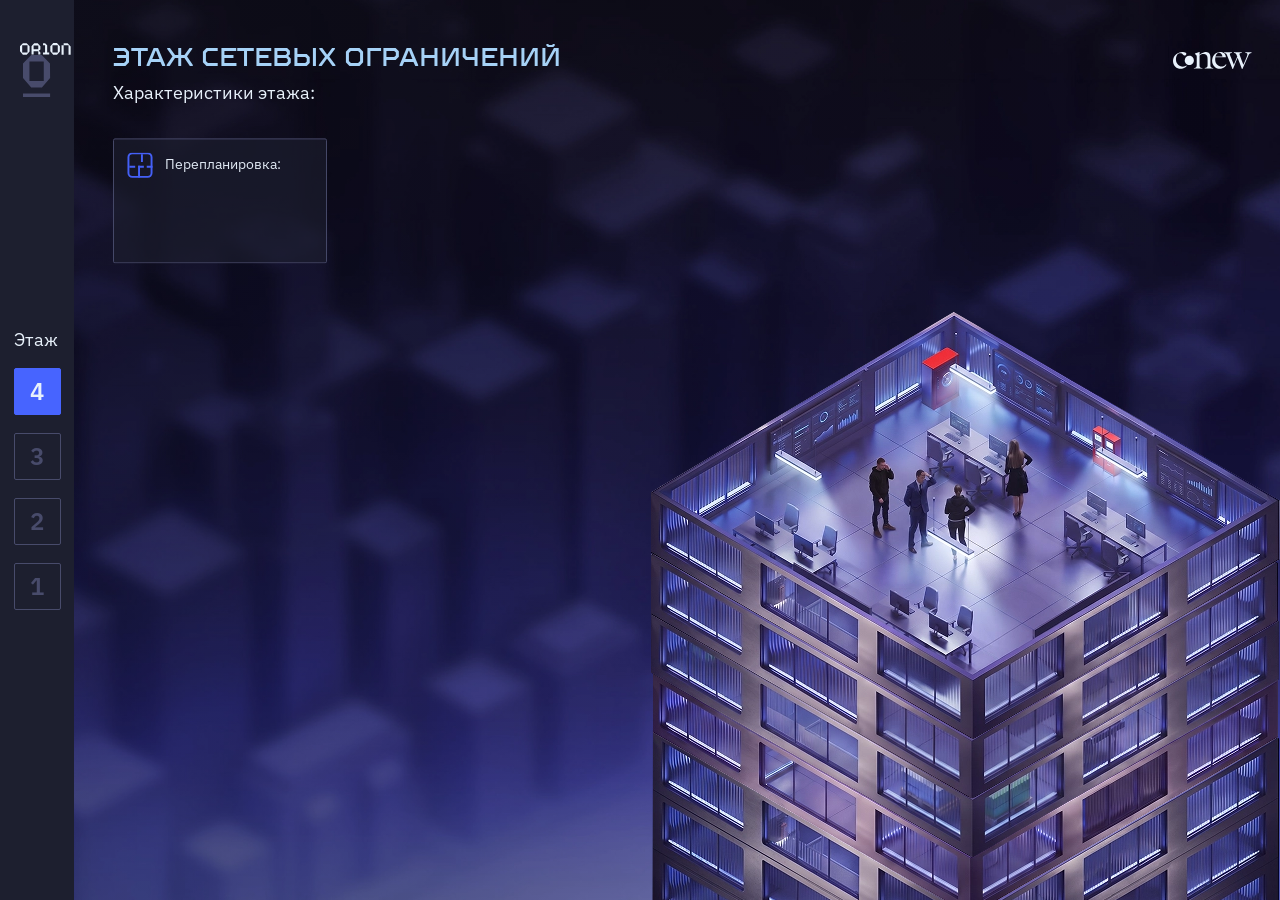
==== commit 9d5ff69e: "large screens" ====
--- a/public/floor.html
+++ b/public/floor.html
@@ -57,8 +57,8 @@
             <source srcset="./images/bg.webp 1x, ./images/bg@2x.webp 2x" type="image/webp"><img class="floor__bg-image" src="./images/bg.jpg" srcset="./images/bg.jpg 1x, ./images/bg@2x.jpg 2x" alt="">
           </picture>
         </div>
-        <div class="floor__navigation navigation"><a class="navigation__logo-link" href="#" target="_blank">
-            <svg class="navigation__logo" width="28" height="42">
+        <div class="floor__navigation navigation"><a class="navigation__logo-link" href="/">
+            <svg class="navigation__logo">
               <use xlink:href="./images/sprite.svg#navigation-orion"></use>
             </svg></a>
           <div class="navigation__group">
@@ -230,34 +230,34 @@
               </div>
             </div>
             <div class="floor__news news"><a class="news__item" href="#" target="_blank"><span>Топ вопросов о VDI и терминальном доступе</span>
-                <svg width="8" height="13">
-                  <use xlink:href="./images/sprite.svg#chevron"></use>
-                </svg></a><a class="news__item" href="#" target="_blank"><span>Топ вопросов о VDI и терминальном доступе</span>
-                <svg width="8" height="13">
-                  <use xlink:href="./images/sprite.svg#chevron"></use>
-                </svg></a><a class="news__item" href="#" target="_blank"><span>Топ вопросов о VDI и терминальном доступе</span>
-                <svg width="8" height="13">
-                  <use xlink:href="./images/sprite.svg#chevron"></use>
-                </svg></a><a class="news__item" href="#" target="_blank"><span>Топ вопросов о VDI и терминальном доступе</span>
-                <svg width="8" height="13">
-                  <use xlink:href="./images/sprite.svg#chevron"></use>
-                </svg></a><a class="news__item" href="#" target="_blank"><span>Топ вопросов о VDI и терминальном доступе</span>
-                <svg width="8" height="13">
-                  <use xlink:href="./images/sprite.svg#chevron"></use>
-                </svg></a><a class="news__item" href="#" target="_blank"><span>Топ вопросов о VDI и терминальном доступе</span>
-                <svg width="8" height="13">
-                  <use xlink:href="./images/sprite.svg#chevron"></use>
-                </svg></a><a class="news__item" href="#" target="_blank"><span>Топ вопросов о VDI и терминальном доступе</span>
-                <svg width="8" height="13">
-                  <use xlink:href="./images/sprite.svg#chevron"></use>
-                </svg></a><a class="news__item" href="#" target="_blank"><span>Топ вопросов о VDI и терминальном доступе</span>
-                <svg width="8" height="13">
-                  <use xlink:href="./images/sprite.svg#chevron"></use>
-                </svg></a><a class="news__item" href="#" target="_blank"><span>Топ вопросов о VDI и терминальном доступе</span>
-                <svg width="8" height="13">
-                  <use xlink:href="./images/sprite.svg#chevron"></use>
-                </svg></a><a class="news__item" href="#" target="_blank"><span>Топ вопросов о VDI и терминальном доступе</span>
-                <svg width="8" height="13">
+                <svg class="news__icon">
+                  <use xlink:href="./images/sprite.svg#chevron"></use>
+                </svg></a><a class="news__item" href="#" target="_blank"><span>Топ вопросов о VDI и терминальном доступе</span>
+                <svg class="news__icon">
+                  <use xlink:href="./images/sprite.svg#chevron"></use>
+                </svg></a><a class="news__item" href="#" target="_blank"><span>Топ вопросов о VDI и терминальном доступе</span>
+                <svg class="news__icon">
+                  <use xlink:href="./images/sprite.svg#chevron"></use>
+                </svg></a><a class="news__item" href="#" target="_blank"><span>Топ вопросов о VDI и терминальном доступе</span>
+                <svg class="news__icon">
+                  <use xlink:href="./images/sprite.svg#chevron"></use>
+                </svg></a><a class="news__item" href="#" target="_blank"><span>Топ вопросов о VDI и терминальном доступе</span>
+                <svg class="news__icon">
+                  <use xlink:href="./images/sprite.svg#chevron"></use>
+                </svg></a><a class="news__item" href="#" target="_blank"><span>Топ вопросов о VDI и терминальном доступе</span>
+                <svg class="news__icon">
+                  <use xlink:href="./images/sprite.svg#chevron"></use>
+                </svg></a><a class="news__item" href="#" target="_blank"><span>Топ вопросов о VDI и терминальном доступе</span>
+                <svg class="news__icon">
+                  <use xlink:href="./images/sprite.svg#chevron"></use>
+                </svg></a><a class="news__item" href="#" target="_blank"><span>Топ вопросов о VDI и терминальном доступе</span>
+                <svg class="news__icon">
+                  <use xlink:href="./images/sprite.svg#chevron"></use>
+                </svg></a><a class="news__item" href="#" target="_blank"><span>Топ вопросов о VDI и терминальном доступе</span>
+                <svg class="news__icon">
+                  <use xlink:href="./images/sprite.svg#chevron"></use>
+                </svg></a><a class="news__item" href="#" target="_blank"><span>Топ вопросов о VDI и терминальном доступе</span>
+                <svg class="news__icon">
                   <use xlink:href="./images/sprite.svg#chevron"></use>
                 </svg></a></div>
           </div>
--- a/public/css/main.min.css
+++ b/public/css/main.min.css
@@ -1,2 +1,2 @@
-@charset "UTF-8";@font-face{font-family:swiper-icons;src:url('data:application/font-woff;charset=utf-8;base64, [base64]//wADZ2x5ZgAAAywAAADMAAAD2MHtryVoZWFkAAABbAAAADAAAAA2E2+eoWhoZWEAAAGcAAAAHwAAACQC9gDzaG10eAAAAigAAAAZAAAArgJkABFsb2NhAAAC0AAAAFoAAABaFQAUGG1heHAAAAG8AAAAHwAAACAAcABAbmFtZQAAA/gAAAE5AAACXvFdBwlwb3N0AAAFNAAAAGIAAACE5s74hXjaY2BkYGAAYpf5Hu/j+W2+MnAzMYDAzaX6QjD6/4//Bxj5GA8AuRwMYGkAPywL13jaY2BkYGA88P8Agx4j+/8fQDYfA1AEBWgDAIB2BOoAeNpjYGRgYNBh4GdgYgABEMnIABJzYNADCQAACWgAsQB42mNgYfzCOIGBlYGB0YcxjYGBwR1Kf2WQZGhhYGBiYGVmgAFGBiQQkOaawtDAoMBQxXjg/wEGPcYDDA4wNUA2CCgwsAAAO4EL6gAAeNpj2M0gyAACqxgGNWBkZ2D4/wMA+xkDdgAAAHjaY2BgYGaAYBkGRgYQiAHyGMF8FgYHIM3DwMHABGQrMOgyWDLEM1T9/w8UBfEMgLzE////P/5//f/V/xv+r4eaAAeMbAxwIUYmIMHEgKYAYjUcsDAwsLKxc3BycfPw8jEQA/[base64]/uznmfPFBNODM2K7MTQ45YEAZqGP81AmGGcF3iPqOop0r1SPTaTbVkfUe4HXj97wYE+yNwWYxwWu4v1ugWHgo3S1XdZEVqWM7ET0cfnLGxWfkgR42o2PvWrDMBSFj/IHLaF0zKjRgdiVMwScNRAoWUoH78Y2icB/yIY09An6AH2Bdu/UB+yxopYshQiEvnvu0dURgDt8QeC8PDw7Fpji3fEA4z/PEJ6YOB5hKh4dj3EvXhxPqH/SKUY3rJ7srZ4FZnh1PMAtPhwP6fl2PMJMPDgeQ4rY8YT6Gzao0eAEA409DuggmTnFnOcSCiEiLMgxCiTI6Cq5DZUd3Qmp10vO0LaLTd2cjN4fOumlc7lUYbSQcZFkutRG7g6JKZKy0RmdLY680CDnEJ+UMkpFFe1RN7nxdVpXrC4aTtnaurOnYercZg2YVmLN/d/gczfEimrE/fs/bOuq29Zmn8tloORaXgZgGa78yO9/cnXm2BpaGvq25Dv9S4E9+5SIc9PqupJKhYFSSl47+Qcr1mYNAAAAeNptw0cKwkAAAMDZJA8Q7OUJvkLsPfZ6zFVERPy8qHh2YER+3i/BP83vIBLLySsoKimrqKqpa2hp6+jq6RsYGhmbmJqZSy0sraxtbO3sHRydnEMU4uR6yx7JJXveP7WrDycAAAAAAAH//wACeNpjYGRgYOABYhkgZgJCZgZNBkYGLQZtIJsFLMYAAAw3ALgAeNolizEKgDAQBCchRbC2sFER0YD6qVQiBCv/H9ezGI6Z5XBAw8CBK/m5iQQVauVbXLnOrMZv2oLdKFa8Pjuru2hJzGabmOSLzNMzvutpB3N42mNgZGBg4GKQYzBhYMxJLMlj4GBgAYow/P/PAJJhLM6sSoWKfWCAAwDAjgbRAAB42mNgYGBkAIIbCZo5IPrmUn0hGA0AO8EFTQAA');font-weight:400;font-style:normal}:root{--swiper-theme-color:#007aff}:host{position:relative;display:block;margin-left:auto;margin-right:auto;z-index:1}.swiper{margin-left:auto;margin-right:auto;position:relative;overflow:hidden;list-style:none;padding:0;z-index:1;display:block}.swiper-vertical>.swiper-wrapper{flex-direction:column}.swiper-wrapper{position:relative;width:100%;height:100%;z-index:1;display:flex;transition-property:transform;transition-timing-function:var(--swiper-wrapper-transition-timing-function,initial);box-sizing:content-box}.swiper-android .swiper-slide,.swiper-ios .swiper-slide,.swiper-wrapper{transform:translate3d(0,0,0)}.swiper-horizontal{touch-action:pan-y}.swiper-vertical{touch-action:pan-x}.swiper-slide{flex-shrink:0;width:100%;height:100%;position:relative;transition-property:transform;display:block}.swiper-slide-invisible-blank{visibility:hidden}.swiper-autoheight,.swiper-autoheight .swiper-slide{height:auto}.swiper-autoheight .swiper-wrapper{align-items:flex-start;transition-property:transform,height}.swiper-backface-hidden .swiper-slide{transform:translateZ(0);-webkit-backface-visibility:hidden;backface-visibility:hidden}.swiper-3d.swiper-css-mode .swiper-wrapper{perspective:1200px}.swiper-3d .swiper-wrapper{transform-style:preserve-3d}.swiper-3d{perspective:1200px}.swiper-3d .swiper-cube-shadow,.swiper-3d .swiper-slide{transform-style:preserve-3d}.swiper-css-mode>.swiper-wrapper{overflow:auto;scrollbar-width:none;-ms-overflow-style:none}.swiper-css-mode>.swiper-wrapper::-webkit-scrollbar{display:none}.swiper-css-mode>.swiper-wrapper>.swiper-slide{scroll-snap-align:start start}.swiper-css-mode.swiper-horizontal>.swiper-wrapper{scroll-snap-type:x mandatory}.swiper-css-mode.swiper-vertical>.swiper-wrapper{scroll-snap-type:y mandatory}.swiper-css-mode.swiper-free-mode>.swiper-wrapper{scroll-snap-type:none}.swiper-css-mode.swiper-free-mode>.swiper-wrapper>.swiper-slide{scroll-snap-align:none}.swiper-css-mode.swiper-centered>.swiper-wrapper::before{content:'';flex-shrink:0;order:9999}.swiper-css-mode.swiper-centered>.swiper-wrapper>.swiper-slide{scroll-snap-align:center center;scroll-snap-stop:always}.swiper-css-mode.swiper-centered.swiper-horizontal>.swiper-wrapper>.swiper-slide:first-child{margin-inline-start:var(--swiper-centered-offset-before)}.swiper-css-mode.swiper-centered.swiper-horizontal>.swiper-wrapper::before{height:100%;min-height:1px;width:var(--swiper-centered-offset-after)}.swiper-css-mode.swiper-centered.swiper-vertical>.swiper-wrapper>.swiper-slide:first-child{margin-block-start:var(--swiper-centered-offset-before)}.swiper-css-mode.swiper-centered.swiper-vertical>.swiper-wrapper::before{width:100%;min-width:1px;height:var(--swiper-centered-offset-after)}.swiper-3d .swiper-slide-shadow,.swiper-3d .swiper-slide-shadow-bottom,.swiper-3d .swiper-slide-shadow-left,.swiper-3d .swiper-slide-shadow-right,.swiper-3d .swiper-slide-shadow-top{position:absolute;left:0;top:0;width:100%;height:100%;pointer-events:none;z-index:10}.swiper-3d .swiper-slide-shadow{background:rgba(0,0,0,.15)}.swiper-3d .swiper-slide-shadow-left{background-image:linear-gradient(to left,rgba(0,0,0,.5),rgba(0,0,0,0))}.swiper-3d .swiper-slide-shadow-right{background-image:linear-gradient(to right,rgba(0,0,0,.5),rgba(0,0,0,0))}.swiper-3d .swiper-slide-shadow-top{background-image:linear-gradient(to top,rgba(0,0,0,.5),rgba(0,0,0,0))}.swiper-3d .swiper-slide-shadow-bottom{background-image:linear-gradient(to bottom,rgba(0,0,0,.5),rgba(0,0,0,0))}.swiper-lazy-preloader{width:42px;height:42px;position:absolute;left:50%;top:50%;margin-left:-21px;margin-top:-21px;z-index:10;transform-origin:50%;box-sizing:border-box;border:4px solid var(--swiper-preloader-color,var(--swiper-theme-color));border-radius:50%;border-top-color:transparent}.swiper-watch-progress .swiper-slide-visible .swiper-lazy-preloader,.swiper:not(.swiper-watch-progress) .swiper-lazy-preloader{animation:swiper-preloader-spin 1s infinite linear}.swiper-lazy-preloader-white{--swiper-preloader-color:#fff}.swiper-lazy-preloader-black{--swiper-preloader-color:#000}@keyframes swiper-preloader-spin{0%{transform:rotate(0)}100%{transform:rotate(360deg)}}.swiper-virtual .swiper-slide{-webkit-backface-visibility:hidden;transform:translateZ(0)}.swiper-virtual.swiper-css-mode .swiper-wrapper::after{content:'';position:absolute;left:0;top:0;pointer-events:none}.swiper-virtual.swiper-css-mode.swiper-horizontal .swiper-wrapper::after{height:1px;width:var(--swiper-virtual-size)}.swiper-virtual.swiper-css-mode.swiper-vertical .swiper-wrapper::after{width:1px;height:var(--swiper-virtual-size)}:root{--swiper-navigation-size:44px}.swiper-button-next,.swiper-button-prev{position:absolute;top:var(--swiper-navigation-top-offset,50%);width:calc(var(--swiper-navigation-size)/ 44 * 27);height:var(--swiper-navigation-size);margin-top:calc(0px - (var(--swiper-navigation-size)/ 2));z-index:10;cursor:pointer;display:flex;align-items:center;justify-content:center;color:var(--swiper-navigation-color,var(--swiper-theme-color))}.swiper-button-next.swiper-button-disabled,.swiper-button-prev.swiper-button-disabled{opacity:.35;cursor:auto;pointer-events:none}.swiper-button-next.swiper-button-hidden,.swiper-button-prev.swiper-button-hidden{opacity:0;cursor:auto;pointer-events:none}.swiper-navigation-disabled .swiper-button-next,.swiper-navigation-disabled .swiper-button-prev{display:none!important}.swiper-button-next svg,.swiper-button-prev svg{width:100%;height:100%;object-fit:contain;transform-origin:center}.swiper-rtl .swiper-button-next svg,.swiper-rtl .swiper-button-prev svg{transform:rotate(180deg)}.swiper-button-prev,.swiper-rtl .swiper-button-next{left:var(--swiper-navigation-sides-offset,10px);right:auto}.swiper-button-next,.swiper-rtl .swiper-button-prev{right:var(--swiper-navigation-sides-offset,10px);left:auto}.swiper-button-lock{display:none}.swiper-button-next:after,.swiper-button-prev:after{font-family:swiper-icons;font-size:var(--swiper-navigation-size);text-transform:none!important;letter-spacing:0;font-variant:initial;line-height:1}.swiper-button-prev:after,.swiper-rtl .swiper-button-next:after{content:'prev'}.swiper-button-next,.swiper-rtl .swiper-button-prev{right:var(--swiper-navigation-sides-offset,10px);left:auto}.swiper-button-next:after,.swiper-rtl .swiper-button-prev:after{content:'next'}.swiper-pagination{position:absolute;text-align:center;transition:.3s opacity;transform:translate3d(0,0,0);z-index:10}.swiper-pagination.swiper-pagination-hidden{opacity:0}.swiper-pagination-disabled>.swiper-pagination,.swiper-pagination.swiper-pagination-disabled{display:none!important}.swiper-horizontal>.swiper-pagination-bullets,.swiper-pagination-bullets.swiper-pagination-horizontal,.swiper-pagination-custom,.swiper-pagination-fraction{bottom:var(--swiper-pagination-bottom,8px);top:var(--swiper-pagination-top,auto);left:0;width:100%}.swiper-pagination-bullets-dynamic{overflow:hidden;font-size:0}.swiper-pagination-bullets-dynamic .swiper-pagination-bullet{transform:scale(.33);position:relative}.swiper-pagination-bullets-dynamic .swiper-pagination-bullet-active{transform:scale(1)}.swiper-pagination-bullets-dynamic .swiper-pagination-bullet-active-main{transform:scale(1)}.swiper-pagination-bullets-dynamic .swiper-pagination-bullet-active-prev{transform:scale(.66)}.swiper-pagination-bullets-dynamic .swiper-pagination-bullet-active-prev-prev{transform:scale(.33)}.swiper-pagination-bullets-dynamic .swiper-pagination-bullet-active-next{transform:scale(.66)}.swiper-pagination-bullets-dynamic .swiper-pagination-bullet-active-next-next{transform:scale(.33)}.swiper-pagination-bullet{width:var(--swiper-pagination-bullet-width,var(--swiper-pagination-bullet-size,8px));height:var(--swiper-pagination-bullet-height,var(--swiper-pagination-bullet-size,8px));display:inline-block;border-radius:var(--swiper-pagination-bullet-border-radius,50%);background:var(--swiper-pagination-bullet-inactive-color,#000);opacity:var(--swiper-pagination-bullet-inactive-opacity,.2)}button.swiper-pagination-bullet{border:none;margin:0;padding:0;box-shadow:none;-webkit-appearance:none;appearance:none}.swiper-pagination-clickable .swiper-pagination-bullet{cursor:pointer}.swiper-pagination-bullet:only-child{display:none!important}.swiper-pagination-bullet-active{opacity:var(--swiper-pagination-bullet-opacity,1);background:var(--swiper-pagination-color,var(--swiper-theme-color))}.swiper-pagination-vertical.swiper-pagination-bullets,.swiper-vertical>.swiper-pagination-bullets{right:var(--swiper-pagination-right,8px);left:var(--swiper-pagination-left,auto);top:50%;transform:translate3d(0,-50%,0)}.swiper-pagination-vertical.swiper-pagination-bullets .swiper-pagination-bullet,.swiper-vertical>.swiper-pagination-bullets .swiper-pagination-bullet{margin:var(--swiper-pagination-bullet-vertical-gap,6px) 0;display:block}.swiper-pagination-vertical.swiper-pagination-bullets.swiper-pagination-bullets-dynamic,.swiper-vertical>.swiper-pagination-bullets.swiper-pagination-bullets-dynamic{top:50%;transform:translateY(-50%);width:8px}.swiper-pagination-vertical.swiper-pagination-bullets.swiper-pagination-bullets-dynamic .swiper-pagination-bullet,.swiper-vertical>.swiper-pagination-bullets.swiper-pagination-bullets-dynamic .swiper-pagination-bullet{display:inline-block;transition:.2s transform,.2s top}.swiper-horizontal>.swiper-pagination-bullets .swiper-pagination-bullet,.swiper-pagination-horizontal.swiper-pagination-bullets .swiper-pagination-bullet{margin:0 var(--swiper-pagination-bullet-horizontal-gap,4px)}.swiper-horizontal>.swiper-pagination-bullets.swiper-pagination-bullets-dynamic,.swiper-pagination-horizontal.swiper-pagination-bullets.swiper-pagination-bullets-dynamic{left:50%;transform:translateX(-50%);white-space:nowrap}.swiper-horizontal>.swiper-pagination-bullets.swiper-pagination-bullets-dynamic .swiper-pagination-bullet,.swiper-pagination-horizontal.swiper-pagination-bullets.swiper-pagination-bullets-dynamic .swiper-pagination-bullet{transition:.2s transform,.2s left}.swiper-horizontal.swiper-rtl>.swiper-pagination-bullets-dynamic .swiper-pagination-bullet{transition:.2s transform,.2s right}.swiper-pagination-fraction{color:var(--swiper-pagination-fraction-color,inherit)}.swiper-pagination-progressbar{background:var(--swiper-pagination-progressbar-bg-color,rgba(0,0,0,.25));position:absolute}.swiper-pagination-progressbar .swiper-pagination-progressbar-fill{background:var(--swiper-pagination-color,var(--swiper-theme-color));position:absolute;left:0;top:0;width:100%;height:100%;transform:scale(0);transform-origin:left top}.swiper-rtl .swiper-pagination-progressbar .swiper-pagination-progressbar-fill{transform-origin:right top}.swiper-horizontal>.swiper-pagination-progressbar,.swiper-pagination-progressbar.swiper-pagination-horizontal,.swiper-pagination-progressbar.swiper-pagination-vertical.swiper-pagination-progressbar-opposite,.swiper-vertical>.swiper-pagination-progressbar.swiper-pagination-progressbar-opposite{width:100%;height:var(--swiper-pagination-progressbar-size,4px);left:0;top:0}.swiper-horizontal>.swiper-pagination-progressbar.swiper-pagination-progressbar-opposite,.swiper-pagination-progressbar.swiper-pagination-horizontal.swiper-pagination-progressbar-opposite,.swiper-pagination-progressbar.swiper-pagination-vertical,.swiper-vertical>.swiper-pagination-progressbar{width:var(--swiper-pagination-progressbar-size,4px);height:100%;left:0;top:0}.swiper-pagination-lock{display:none}.swiper-scrollbar{border-radius:var(--swiper-scrollbar-border-radius,10px);position:relative;touch-action:none;background:var(--swiper-scrollbar-bg-color,rgba(0,0,0,.1))}.swiper-scrollbar-disabled>.swiper-scrollbar,.swiper-scrollbar.swiper-scrollbar-disabled{display:none!important}.swiper-horizontal>.swiper-scrollbar,.swiper-scrollbar.swiper-scrollbar-horizontal{position:absolute;left:var(--swiper-scrollbar-sides-offset,1%);bottom:var(--swiper-scrollbar-bottom,4px);top:var(--swiper-scrollbar-top,auto);z-index:50;height:var(--swiper-scrollbar-size,4px);width:calc(100% - 2 * var(--swiper-scrollbar-sides-offset,1%))}.swiper-scrollbar.swiper-scrollbar-vertical,.swiper-vertical>.swiper-scrollbar{position:absolute;left:var(--swiper-scrollbar-left,auto);right:var(--swiper-scrollbar-right,4px);top:var(--swiper-scrollbar-sides-offset,1%);z-index:50;width:var(--swiper-scrollbar-size,4px);height:calc(100% - 2 * var(--swiper-scrollbar-sides-offset,1%))}.swiper-scrollbar-drag{height:100%;width:100%;position:relative;background:var(--swiper-scrollbar-drag-bg-color,rgba(0,0,0,.5));border-radius:var(--swiper-scrollbar-border-radius,10px);left:0;top:0}.swiper-scrollbar-cursor-drag{cursor:move}.swiper-scrollbar-lock{display:none}.swiper-zoom-container{width:100%;height:100%;display:flex;justify-content:center;align-items:center;text-align:center}.swiper-zoom-container>canvas,.swiper-zoom-container>img,.swiper-zoom-container>svg{max-width:100%;max-height:100%;object-fit:contain}.swiper-slide-zoomed{cursor:move;touch-action:none}.swiper .swiper-notification{position:absolute;left:0;top:0;pointer-events:none;opacity:0;z-index:-1000}.swiper-free-mode>.swiper-wrapper{transition-timing-function:ease-out;margin:0 auto}.swiper-grid>.swiper-wrapper{flex-wrap:wrap}.swiper-grid-column>.swiper-wrapper{flex-wrap:wrap;flex-direction:column}.swiper-fade.swiper-free-mode .swiper-slide{transition-timing-function:ease-out}.swiper-fade .swiper-slide{pointer-events:none;transition-property:opacity}.swiper-fade .swiper-slide .swiper-slide{pointer-events:none}.swiper-fade .swiper-slide-active{pointer-events:auto}.swiper-fade .swiper-slide-active .swiper-slide-active{pointer-events:auto}.swiper.swiper-cube{overflow:visible}.swiper-cube .swiper-slide{pointer-events:none;-webkit-backface-visibility:hidden;backface-visibility:hidden;z-index:1;visibility:hidden;transform-origin:0 0;width:100%;height:100%}.swiper-cube .swiper-slide .swiper-slide{pointer-events:none}.swiper-cube.swiper-rtl .swiper-slide{transform-origin:100% 0}.swiper-cube .swiper-slide-active,.swiper-cube .swiper-slide-active .swiper-slide-active{pointer-events:auto}.swiper-cube .swiper-slide-active,.swiper-cube .swiper-slide-next,.swiper-cube .swiper-slide-prev{pointer-events:auto;visibility:visible}.swiper-cube .swiper-cube-shadow{position:absolute;left:0;bottom:0;width:100%;height:100%;opacity:.6;z-index:0}.swiper-cube .swiper-cube-shadow:before{content:'';background:#000;position:absolute;left:0;top:0;bottom:0;right:0;filter:blur(50px)}.swiper-cube .swiper-slide-next+.swiper-slide{pointer-events:auto;visibility:visible}.swiper-cube .swiper-slide-shadow-cube.swiper-slide-shadow-bottom,.swiper-cube .swiper-slide-shadow-cube.swiper-slide-shadow-left,.swiper-cube .swiper-slide-shadow-cube.swiper-slide-shadow-right,.swiper-cube .swiper-slide-shadow-cube.swiper-slide-shadow-top{z-index:0;-webkit-backface-visibility:hidden;backface-visibility:hidden}.swiper.swiper-flip{overflow:visible}.swiper-flip .swiper-slide{pointer-events:none;-webkit-backface-visibility:hidden;backface-visibility:hidden;z-index:1}.swiper-flip .swiper-slide .swiper-slide{pointer-events:none}.swiper-flip .swiper-slide-active,.swiper-flip .swiper-slide-active .swiper-slide-active{pointer-events:auto}.swiper-flip .swiper-slide-shadow-flip.swiper-slide-shadow-bottom,.swiper-flip .swiper-slide-shadow-flip.swiper-slide-shadow-left,.swiper-flip .swiper-slide-shadow-flip.swiper-slide-shadow-right,.swiper-flip .swiper-slide-shadow-flip.swiper-slide-shadow-top{z-index:0;-webkit-backface-visibility:hidden;backface-visibility:hidden}.swiper-creative .swiper-slide{-webkit-backface-visibility:hidden;backface-visibility:hidden;overflow:hidden;transition-property:transform,opacity,height}.swiper.swiper-cards{overflow:visible}.swiper-cards .swiper-slide{transform-origin:center bottom;-webkit-backface-visibility:hidden;backface-visibility:hidden;overflow:hidden}@font-face{font-family:IBMPlexSans;src:url(../fonts/IBMPlexSans-Light.ttf) format("truetype");font-style:normal;font-weight:300}@font-face{font-family:IBMPlexSans;src:url(../fonts/IBMPlexSans-LightItalic.ttf) format("truetype");font-style:italic;font-weight:300}@font-face{font-family:IBMPlexSans;src:url(../fonts/IBMPlexSans-Regular.ttf) format("truetype");font-style:normal;font-weight:400}@font-face{font-family:IBMPlexSans;src:url(../fonts/IBMPlexSans-Italic.ttf) format("truetype");font-style:italic;font-weight:400}@font-face{font-family:IBMPlexSans;src:url(../fonts/IBMPlexSans-Medium.ttf) format("truetype");font-style:normal;font-weight:500}@font-face{font-family:IBMPlexSans;src:url(../fonts/IBMPlexSans-MediumItalic.ttf) format("truetype");font-style:italic;font-weight:500}@font-face{font-family:IBMPlexSans;src:url(../fonts/IBMPlexSans-SemiBold.ttf) format("truetype");font-style:normal;font-weight:600}@font-face{font-family:IBMPlexSans;src:url(../fonts/IBMPlexSans-SemiBoldItalic.ttf) format("truetype");font-style:italic;font-weight:600}@font-face{font-family:IBMPlexSans;src:url(../fonts/IBMPlexSans-Bold.ttf) format("truetype");font-style:normal;font-weight:700}@font-face{font-family:IBMPlexSans;src:url(../fonts/IBMPlexSans-BoldItalic.ttf) format("truetype");font-style:italic;font-weight:700}@font-face{font-family:TTOctosquares;src:url(../fonts/TTOctosquares-Medium.ttf) format("truetype");font-style:normal;font-weight:500}@font-face{font-family:TTOctosquares;src:url(../fonts/TTOctosquares-MediumItalic.ttf) format("truetype");font-style:italic;font-weight:500}@-webkit-keyframes flicker{0%{opacity:.1}15%{opacity:.9}25%{opacity:.3}35%{opacity:1}45%{opacity:.7}50%{opacity:1}53%{opacity:.8}55%{opacity:1}60%{opacity:.8}65%{opacity:1}70%{opacity:.9}85%{opacity:1}100%{opacity:1}}@keyframes flicker{0%{opacity:.1}15%{opacity:.9}25%{opacity:.3}35%{opacity:1}45%{opacity:.7}50%{opacity:1}53%{opacity:.8}55%{opacity:1}60%{opacity:.8}65%{opacity:1}70%{opacity:.9}85%{opacity:1}100%{opacity:1}}*,::after,::before{-webkit-box-sizing:border-box;box-sizing:border-box}blockquote,body,dd,dl,figcaption,figure,h1,h2,h3,h4,h5,h6,li,ol,p,ul{margin:0}html{-moz-text-size-adjust:100%;-ms-text-size-adjust:100%;-o-text-size-adjust:100%;-webkit-text-size-adjust:100%;text-size-adjust:100%;scroll-behavior:smooth}body{min-height:100vh;scroll-behavior:smooth;text-rendering:optimizeSpeed;font-family:IBMPlexSans,sans-serif;background:#0d0e19;color:#e8f1fb;font-weight:400;font-size:20px;line-height:1.2;-webkit-font-smoothing:antialiased;-moz-font-smoothing:antialiased;-o-font-smoothing:antialiased;-webkit-locale:auto;white-space:normal}.bottom-overflow{overflow:hidden}main{position:relative;z-index:1;overflow:hidden}a{color:#fff;text-decoration:none}svg{width:auto;height:auto}img{display:block;max-width:100%}button,input{-webkit-appearance:none}button,input,select,textarea{font:inherit;background-color:transparent;border:0;border-radius:0;outline:0}input,textarea{padding:0;margin:0}input:focus::-webkit-input-placeholder,textarea:focus::-webkit-input-placeholder{opacity:0}input:focus::-moz-placeholder,textarea:focus::-moz-placeholder{opacity:0}input:focus:-ms-input-placeholder,textarea:focus:-ms-input-placeholder{opacity:0}input:focus::-ms-input-placeholder,textarea:focus::-ms-input-placeholder{opacity:0}input:focus::placeholder,textarea:focus::placeholder{opacity:0}ol,ul{list-style:none;padding:0;margin:0}[hidden]{display:none!important}.token-mark-block{display:none;position:relative;z-index:20;max-width:1288px;width:100%;padding:0 20px;margin:30px auto 0;-webkit-box-sizing:border-box;box-sizing:border-box}.article-mark:hover+.token-info{opacity:1;pointer-events:auto}.token-info{position:absolute;left:0;bottom:100%;width:270px;border:2px solid #6272ed;background:rgba(0,0,0,.7);backdrop-filter:blur(11px);border-radius:2px;padding:20px 10px;opacity:0;pointer-events:none;-webkit-transition:.3s ease;transition:.3s ease}.token-info-item{display:block;color:#fff;font-size:12px;line-height:1.2}.token-info-item a{color:#fff;text-decoration:underline}.token-info-item a:hover{text-decoration:none}.swiper-nav{position:absolute;z-index:10;display:-webkit-box;display:-ms-flexbox;display:flex;-webkit-box-align:center;-ms-flex-align:center;align-items:center;-webkit-box-pack:justify;-ms-flex-pack:justify;justify-content:space-between;gap:10px;pointer-events:none}.swiper-nav .swiper-btn-next,.swiper-nav .swiper-btn-prev{cursor:pointer;pointer-events:auto;-webkit-transition:opacity .3s ease;transition:opacity .3s ease}.swiper-nav .swiper-btn-next:not(.swiper-button-disabled):hover,.swiper-nav .swiper-btn-prev:not(.swiper-button-disabled):hover{opacity:.7}.swiper-nav .swiper-btn-next svg,.swiper-nav .swiper-btn-prev svg{color:#6272ed}.swiper-nav .swiper-button-disabled{-webkit-filter:grayscale(100%);filter:grayscale(100%);cursor:default}.swiper-pagination{display:-webkit-box;display:-ms-flexbox;display:flex;-webkit-box-align:center;-ms-flex-align:center;align-items:center;-webkit-box-pack:center;-ms-flex-pack:center;justify-content:center;gap:6px;position:absolute;top:unset!important;bottom:10px!important;z-index:12}.swiper-pagination .swiper-pagination-bullet{width:9px;height:9px;opacity:1;margin:0!important;-webkit-transition:opacity .3s ease;transition:opacity .3s ease}.swiper-pagination .swiper-pagination-bullet:not(.swiper-pagination-bullet-active):hover{opacity:.7}.swiper-pagination .swiper-pagination-bullet-active{background-color:#6272ed;cursor:default}.container{max-width:1600px;width:100%;padding:0 20px;margin:0 auto;-webkit-box-sizing:border-box;box-sizing:border-box}@media only screen and (max-width:767px){.container{padding:0 20px}}.button{display:-webkit-inline-box;display:-ms-inline-flexbox;display:inline-flex;-webkit-box-align:center;-ms-flex-align:center;align-items:center;-webkit-box-pack:center;-ms-flex-pack:center;justify-content:center;gap:15px;max-width:214px;width:100%;padding:12px 15px;-webkit-box-sizing:border-box;box-sizing:border-box;background-color:#6272ed;clip-path:polygon(0 0,calc(100% - 15px) 0,100% 15px,100% 100%,0 100%);color:#e8f1fb;font-family:IBMPlexSans,sans-serif;font-size:18px;line-height:1.2;font-weight:500;text-align:center;text-transform:uppercase;cursor:pointer;-webkit-transition:.3s ease;transition:.3s ease}@media only screen and (max-width:1279px){.button{font-size:calc(17px + (18 - 17) * (100vw - 576px)/ (1280 - 576))}}@media only screen and (max-width:767px){.button{-webkit-box-pack:justify;-ms-flex-pack:justify;justify-content:space-between;max-width:288px;padding:11px 16px;border-radius:6px;clip-path:unset}}@media only screen and (max-width:575px){.button{font-size:17px}}.button:hover{background-color:rgba(98,114,237,.7)}.button svg{width:17px;height:12px}.button--small{gap:10px;max-width:150px;padding:8px 12px;clip-path:polygon(0 0,calc(100% - 8px) 0,100% 8px,100% 100%,0 100%);font-size:12px}@media only screen and (max-width:767px){.button--small{padding:12px 14px;clip-path:unset;font-size:14px;font-weight:600}}.button--small svg{width:12px;height:9px}.button-up{position:fixed;bottom:20px;right:30px;z-index:20;width:50px;height:50px;opacity:0;pointer-events:none;-webkit-transition:opacity .3s ease;transition:opacity .3s ease;cursor:pointer}@media only screen and (max-width:575px){.button-up{bottom:20px;right:15px;width:25px;height:25px}}.button-up--visible{opacity:1;pointer-events:auto}.button-up:hover svg{color:rgba(98,114,237,.7)}.button-up svg{width:100%;height:100%;color:#6272ed;-webkit-transform:rotate(90deg);-ms-transform:rotate(90deg);transform:rotate(90deg);-webkit-transition:.3s ease;transition:.3s ease}.title{color:#a6d2f7;font-family:TTOctosquares,sans-serif;font-weight:500;line-height:1.2;text-transform:uppercase}h1.title{font-size:77px;margin-left:-6px}@media only screen and (max-width:1279px){h1.title{font-size:calc(60px + (77 - 60) * (100vw - 992px)/ (1280 - 992))}}@media only screen and (max-width:991px){h1.title{font-size:calc(45px + (60 - 45) * (100vw - 768px)/ (992 - 768));margin-left:0}}@media only screen and (max-width:767px){h1.title{font-size:calc(28px + (45 - 28) * (100vw - 576px)/ (768 - 576))}}@media only screen and (max-width:575px){h1.title{font-size:28px}}h2.title{font-size:25px}@media only screen and (max-width:1279px){h2.title{font-size:calc(24px + (25 - 24) * (100vw - 992px)/ (1280 - 992))}}@media only screen and (max-width:991px){h2.title{font-size:calc(23px + (24 - 23) * (100vw - 768px)/ (992 - 768))}}@media only screen and (max-width:767px){h2.title{font-size:calc(22px + (23 - 22) * (100vw - 576px)/ (768 - 576))}}@media only screen and (max-width:575px){h2.title{font-size:22px}}.header{position:absolute;top:0;left:0;z-index:5;width:100%;padding:43px 0;pointer-events:none}@media only screen and (max-width:991px){.header{padding:20px 0}}.header--floor{display:none}@media only screen and (max-width:767px){.header--floor{display:block}}.header__container{display:-webkit-box;display:-ms-flexbox;display:flex;-webkit-box-align:center;-ms-flex-align:center;align-items:center;-webkit-box-pack:justify;-ms-flex-pack:justify;justify-content:space-between;gap:20px}@media only screen and (max-width:767px){.header__container{-webkit-box-align:start;-ms-flex-align:start;align-items:flex-start}}.header__container a{display:-webkit-inline-box;display:-ms-inline-flexbox;display:inline-flex;-webkit-box-align:center;-ms-flex-align:center;align-items:center}.header__logo-cnews,.header__logo-orion{-webkit-transition:color .3s ease;transition:color .3s ease}.header__logo-cnews:hover,.header__logo-orion:hover{color:#6272ed}.header__logo-cnews path,.header__logo-orion path{display:none}.header__logo-orion{color:#e8f1fb;width:51px;height:34px;pointer-events:auto}@media only screen and (max-width:767px){.header__logo-orion{width:40px;height:27px}}.header__logo-cnews{color:#e8f1fb;width:87px;height:17px;pointer-events:auto}@media only screen and (max-width:767px){.header__logo-cnews{width:62px;height:12px}}.footer{position:absolute;left:0;z-index:5;width:100%;padding:17px 0;background:rgba(71,100,255,.31);backdrop-filter:blur(7px)}.footer__container{display:-webkit-box;display:-ms-flexbox;display:flex;-webkit-box-align:center;-ms-flex-align:center;align-items:center;-webkit-box-pack:justify;-ms-flex-pack:justify;justify-content:space-between}@media only screen and (max-width:575px){.footer__container{-webkit-box-orient:vertical;-webkit-box-direction:normal;-ms-flex-direction:column;flex-direction:column;gap:20px}}.footer__container>a{line-height:0}.footer__logo-orion{color:#e8f1fb;width:41px;height:26px;-webkit-transition:.3s ease;transition:.3s ease}.footer__logo-orion:hover{opacity:.7}.footer__contacts{display:-webkit-box;display:-ms-flexbox;display:flex;-webkit-box-align:center;-ms-flex-align:center;align-items:center;gap:80px;font-size:13px;line-height:1.5;margin-left:210px}@media only screen and (max-width:991px){.footer__contacts{margin-left:0}}@media only screen and (max-width:767px){.footer__contacts{-webkit-box-orient:vertical;-webkit-box-direction:normal;-ms-flex-direction:column;flex-direction:column;gap:5px;width:100%;font-size:12px;line-height:1.2}}@media only screen and (max-width:575px){.footer__contacts{-webkit-box-orient:horizontal;-webkit-box-direction:normal;-ms-flex-direction:row;flex-direction:row;-webkit-box-pack:center;-ms-flex-pack:center;justify-content:center;gap:20px}}.footer__contacts a{-webkit-transition:.3s ease;transition:.3s ease}.footer__contacts a:hover{opacity:.7}.footer__socials{display:-webkit-box;display:-ms-flexbox;display:flex;-webkit-box-align:center;-ms-flex-align:center;align-items:center;gap:20px}.footer__socials-item{line-height:0;-webkit-transition:.3s ease;transition:.3s ease}.footer__socials-item:hover{opacity:.7}.footer__socials-item svg{width:27px;height:27px}.footer__adv{position:absolute;bottom:30px;left:50%;-webkit-transform:translateX(-50%);-ms-transform:translateX(-50%);transform:translateX(-50%);z-index:1}@media only screen and (max-width:767px){.footer__adv{left:24px;-webkit-transform:none;-ms-transform:none;transform:none}}.footer__adv--relative{position:relative;bottom:unset;left:unset;-webkit-transform:none;-ms-transform:none;transform:none;display:-webkit-inline-box;display:-ms-inline-flexbox;display:inline-flex;margin-top:40px}.footer__adv--relative .footer__adv-tooltip{left:0}.footer__adv:hover .footer__adv-tooltip{opacity:1;pointer-events:auto}.footer__adv span{display:-webkit-inline-box;display:-ms-inline-flexbox;display:inline-flex;-webkit-box-align:center;-ms-flex-align:center;align-items:center;gap:8px;color:#e8f1fb;font-size:12px;cursor:pointer}.footer__adv span::before{content:"";width:5px;height:5px;background-color:#e8f1fb}.footer__adv-tooltip{position:absolute;left:-100px;bottom:100%;width:270px;border:2px solid #6272ed;background:rgba(13,14,25,.7);backdrop-filter:blur(11px);border-radius:2px;padding:20px 10px;opacity:0;pointer-events:none;-webkit-transition:.3s ease;transition:.3s ease}@media only screen and (max-width:767px){.footer__adv-tooltip{left:0}}.footer__adv-tooltip-block{color:#e8f1fb;font-size:12px;line-height:1.2}.footer__adv-tooltip-block a{color:#e8f1fb;text-decoration:underline}.footer__adv-tooltip-block a:hover{text-decoration:none}.footer__adv-tooltip-block+.footer__adv-tooltip-block{margin-top:12px;padding-top:12px;border-top:1px solid #e8f1fb}.tooltip{max-width:170px;width:100%;background-color:rgba(29,31,47,.7);border:1px solid #484b6b;border-radius:2px;padding:13px 10px 13px 13px}@media only screen and (max-width:575px){.tooltip{max-width:94px;padding:6px 10px 4px 6px}}.tooltip__icon{width:26px;height:26px}@media only screen and (max-width:575px){.tooltip__icon{width:20px;height:20px}}.tooltip__title{color:#a6d2f7;font-size:16px;font-weight:600;margin-top:12px}@media only screen and (max-width:1279px){.tooltip__title{font-size:calc(12px + (16 - 12) * (100vw - 576px)/ (1280 - 576))}}@media only screen and (max-width:991px){.tooltip__title{margin-top:4px}}@media only screen and (max-width:575px){.tooltip__title{font-size:8px;margin-top:2px}}.tooltip__text{color:#a8adb3;font-size:10px;margin-top:3px}@media only screen and (max-width:1279px){.tooltip__text{font-size:calc(8px + (10 - 8) * (100vw - 576px)/ (1280 - 576))}}@media only screen and (max-width:575px){.tooltip__text{display:none}}.tooltip--extended{max-width:214px;padding:13px 10px 9px 13px}@media only screen and (max-width:767px){.tooltip--extended{display:-webkit-box;display:-ms-flexbox;display:flex;-webkit-box-align:center;-ms-flex-align:center;align-items:center;-webkit-box-pack:justify;-ms-flex-pack:justify;justify-content:space-between;gap:5px;max-width:288px;padding:12px 10px;border-radius:4px}}.tooltip--extended .tooltip__icon-group{display:-webkit-box;display:-ms-flexbox;display:flex;-webkit-box-align:center;-ms-flex-align:center;align-items:center;gap:12px}.tooltip--extended .tooltip__icon-group span{font-size:14px}@media only screen and (max-width:1279px){.tooltip--extended .tooltip__icon-group span{font-size:calc(12px + (14 - 12) * (100vw - 576px)/ (1280 - 576))}}@media only screen and (max-width:767px){.tooltip--extended .tooltip__icon-group span{font-weight:500}}@media only screen and (max-width:575px){.tooltip--extended .tooltip__icon-group span{font-size:12px}}@media only screen and (max-width:767px){.tooltip--extended .tooltip__icon{display:none}}.tooltip--extended .tooltip__title{color:#f23450;margin-top:14px}@media only screen and (max-width:1279px){.tooltip--extended .tooltip__title{font-size:16px}}@media only screen and (max-width:767px){.tooltip--extended .tooltip__title{font-size:18px;margin-top:0}}.tooltip--extended .tooltip__text{border-top:1px solid #484b6b;padding-top:10px;margin-top:7px}@media only screen and (max-width:767px){.tooltip--extended .tooltip__text{display:none}}.hero{position:relative;width:100%;min-height:720px;height:100vh;padding-top:131px;overflow:hidden}@media only screen and (max-width:767px){.hero{display:-webkit-box;display:-ms-flexbox;display:flex;padding-top:78px;padding-bottom:57px}}@media only screen and (max-width:575px){.hero{min-height:670px}}@media only screen and (max-width:767px){.hero__container{display:-webkit-box;display:-ms-flexbox;display:flex}}.hero__bg{position:absolute;inset:0;z-index:-1}.hero__bg::after{content:"";position:absolute;inset:0;background:-webkit-gradient(linear,left top,left bottom,from(rgba(11,20,104,.2)),color-stop(57%,rgba(71,100,255,.2)),to(rgba(166,210,247,.2)));background:linear-gradient(180deg,rgba(11,20,104,.2) 0,rgba(71,100,255,.2) 57%,rgba(166,210,247,.2) 100%);background-blend-mode:overlay}.hero__bg-image{width:100%;height:100%;-o-object-fit:cover;object-fit:cover;-o-object-position:top;object-position:top}.hero__content{position:relative;z-index:1}@media only screen and (max-width:767px){.hero__content{-webkit-box-flex:1;-ms-flex-positive:1;flex-grow:1;display:-webkit-box;display:-ms-flexbox;display:flex;-webkit-box-orient:vertical;-webkit-box-direction:normal;-ms-flex-direction:column;flex-direction:column}}.hero__title{display:inline;opacity:0}.hero__subtitle,.hero__text{opacity:0;-webkit-transform:translateY(-20px);-ms-transform:translateY(-20px);transform:translateY(-20px)}.hero__subtitle{font-size:24px;font-weight:500;margin-top:4px}@media only screen and (max-width:1279px){.hero__subtitle{font-size:calc(22px + (24 - 22) * (100vw - 992px)/ (1280 - 992))}}@media only screen and (max-width:991px){.hero__subtitle{font-size:calc(20px + (22 - 20) * (100vw - 768px)/ (992 - 768))}}@media only screen and (max-width:767px){.hero__subtitle{font-size:calc(16px + (20 - 16) * (100vw - 576px)/ (768 - 576));margin-top:7px}}@media only screen and (max-width:575px){.hero__subtitle{font-size:16px}}.hero__subtitle span{color:#a6d2f7}.hero__text{max-width:430px;margin-top:45px;font-size:16px;line-height:1.3}@media only screen and (max-width:1279px){.hero__text{font-size:calc(14px + (16 - 14) * (100vw - 576px)/ (1280 - 576))}}@media only screen and (max-width:1023px){.hero__text{max-width:300px}}@media only screen and (max-width:991px){.hero__text{max-width:430px}}@media (max-width:991px) and (orientation:landscape){.hero__text{max-width:300px}}@media only screen and (max-width:767px){.hero__text{-webkit-box-ordinal-group:2;-ms-flex-order:1;order:1;margin:auto auto 0}}@media only screen and (max-width:575px){.hero__text{font-size:14px}}.hero__text p:first-child span{color:#4764ff;font-weight:700}.hero__text p:last-child{color:#a6d2f7;font-weight:600}.hero__text p+p{margin-top:11px}.hero__button{margin-top:31px;opacity:0}@media only screen and (max-width:767px){.hero__button{margin-top:19px}}.hero__building{position:absolute;bottom:-144px;right:0}@media only screen and (max-width:991px){.hero__building{bottom:-20px;max-width:525px;width:100%;min-width:440px}}@media only screen and (max-width:767px){.hero__building{bottom:0;right:unset;left:50%;-webkit-transform:translateX(-50%);-ms-transform:translateX(-50%);transform:translateX(-50%)}}@media only screen and (max-width:575px){.hero__building{max-width:440px}}@media only screen and (max-width:767px){.hero__mobile-gradient{position:absolute;bottom:0;left:calc((100vw - 525px)/ 2 * -1);right:calc((100vw - 525px)/ 2 * -1);height:80%;background:-webkit-gradient(linear,left top,left bottom,color-stop(39%,rgba(12,13,24,.9)),color-stop(42%,rgba(12,13,24,.9)),color-stop(67%,rgba(53,65,83,.6)),color-stop(83%,rgba(166,210,247,0)));background:linear-gradient(180deg,rgba(12,13,24,.9) 39%,rgba(12,13,24,.9) 42%,rgba(53,65,83,.6) 67%,rgba(166,210,247,0) 83%);-webkit-transform:rotate(-180deg);-ms-transform:rotate(-180deg);transform:rotate(-180deg)}}@media only screen and (max-width:575px){.hero__mobile-gradient{left:calc((100vw - 440px)/ 2 * -1);right:calc((100vw - 440px)/ 2 * -1)}}.hero__roof{-webkit-transform:translateY(-100vh);-ms-transform:translateY(-100vh);transform:translateY(-100vh)}.hero__thing,.hero__tooltip{position:absolute;opacity:0}.hero__thing--atm{top:101px;left:114px}@media only screen and (max-width:991px){.hero__thing--atm{max-width:80px;top:100px;left:90px}}@media only screen and (max-width:575px){.hero__thing--atm{max-width:70px;top:71px;left:84px}}.hero__thing--box{top:114px;left:344px}@media only screen and (max-width:991px){.hero__thing--box{max-width:90px;top:83px;left:248px}}@media only screen and (max-width:575px){.hero__thing--box{max-width:75px;top:73px;left:209px}}.hero__thing--barrel{top:228px;left:336px}@media only screen and (max-width:991px){.hero__thing--barrel{max-width:75px;top:174px;left:249px}}@media only screen and (max-width:575px){.hero__thing--barrel{max-width:66px;top:144px;left:208px}}.hero__tooltip{z-index:1}.hero__tooltip--1{top:216px;left:20px}@media only screen and (max-width:991px){.hero__tooltip--1{top:164px;left:51px}}@media only screen and (max-width:575px){.hero__tooltip--1{top:139px;left:79px}}.hero__tooltip--2{top:24px;left:466px}@media only screen and (max-width:991px){.hero__tooltip--2{left:320px}}@media only screen and (max-width:575px){.hero__tooltip--2{top:197px;left:273px}}.hero__tooltip--3{top:271px;left:478px}@media only screen and (max-width:991px){.hero__tooltip--3{top:210px;left:332px}}@media only screen and (max-width:575px){.hero__tooltip--3{top:57px;left:269px}}.article{padding:160px 0 80px}@media only screen and (max-width:991px){.article{padding:60px 0 80px}}.article__container{padding-top:40px;padding-bottom:40px;border:2px solid #fff}@media only screen and (max-width:1279px){.article__container{border:0}}.article__title{font-family:TTOctosquares,sans-serif;font-weight:400;font-size:34px;margin-top:30px}@media only screen and (max-width:1279px){.article__title{font-size:calc(32px + (34 - 32) * (100vw - 992px)/ (1280 - 992))}}@media only screen and (max-width:991px){.article__title{font-size:calc(28px + (32 - 28) * (100vw - 768px)/ (992 - 768))}}@media only screen and (max-width:767px){.article__title{font-size:calc(24px + (28 - 24) * (100vw - 0px)/ (768 - 0))}}.article__text{display:-webkit-box;display:-ms-flexbox;display:flex;-webkit-box-align:center;-ms-flex-align:center;align-items:center;gap:20px;font-family:TTOctosquares,sans-serif;color:#6272ed;font-size:20px;margin-top:20px}@media only screen and (max-width:1279px){.article__text{font-size:calc(18px + (20 - 18) * (100vw - 992px)/ (1280 - 992))}}@media only screen and (max-width:991px){.article__text{font-size:calc(17px + (18 - 17) * (100vw - 768px)/ (992 - 768))}}@media only screen and (max-width:767px){.article__text{font-size:calc(16px + (17 - 16) * (100vw - 0px)/ (768 - 0))}}.article__person{min-width:150px;max-width:150px;height:150px;border-radius:50%}@media only screen and (max-width:1279px){.article__person{min-width:120px;max-width:120px;height:120px}}@media only screen and (max-width:767px){.article__person{min-width:80px;max-width:80px;height:80px}}.article__person img{width:100%;height:100%;-o-object-fit:cover;object-fit:cover}.article__main{font-size:20px;padding-top:20px;margin-top:20px}@media only screen and (max-width:1279px){.article__main{font-size:calc(18px + (20 - 18) * (100vw - 992px)/ (1280 - 992))}}@media only screen and (max-width:991px){.article__main{font-size:calc(17px + (18 - 17) * (100vw - 768px)/ (992 - 768))}}@media only screen and (max-width:767px){.article__main{font-size:calc(16px + (17 - 16) * (100vw - 0px)/ (768 - 0))}}.article__main h2,.article__main h3{font-weight:700;margin:40px 0 10px}.article__main h3+h2{margin-top:-10px}.article__main h2{color:#6272ed;font-size:30px}@media only screen and (max-width:1279px){.article__main h2{font-size:calc(28px + (30 - 28) * (100vw - 992px)/ (1280 - 992))}}@media only screen and (max-width:991px){.article__main h2{font-size:calc(24px + (28 - 24) * (100vw - 768px)/ (992 - 768))}}@media only screen and (max-width:767px){.article__main h2{font-size:calc(20px + (24 - 20) * (100vw - 0px)/ (768 - 0))}}.article__main h3{color:#e8f1fb;font-size:28px}@media only screen and (max-width:1279px){.article__main h3{font-size:calc(26px + (28 - 26) * (100vw - 992px)/ (1280 - 992))}}@media only screen and (max-width:991px){.article__main h3{font-size:calc(22px + (26 - 22) * (100vw - 768px)/ (992 - 768))}}@media only screen and (max-width:767px){.article__main h3{font-size:calc(18px + (22 - 18) * (100vw - 0px)/ (768 - 0))}}.article__main p+p{margin-top:10px}.article__main p+.popup_img{margin-top:40px}.article__main .popup_img img{width:100%}.article__main a{color:#6272ed;text-decoration:underline;-webkit-transition:.3s ease;transition:.3s ease}.article__main a:hover{text-decoration:none}.article__adv{position:relative;display:inline-block;margin-top:30px}.article__adv:hover .article__adv-tooltip{opacity:1;pointer-events:auto}.article__adv span{display:-webkit-inline-box;display:-ms-inline-flexbox;display:inline-flex;-webkit-box-align:center;-ms-flex-align:center;align-items:center;gap:8px;color:#e8f1fb;font-size:12px;cursor:pointer}.article__adv span::before{content:"";width:8px;height:8px;background-color:#e8f1fb}.article__adv-tooltip{position:absolute;left:0;bottom:100%;width:270px;border:2px solid #6272ed;background:rgba(13,14,25,.7);backdrop-filter:blur(11px);border-radius:2px;padding:20px 10px;opacity:0;pointer-events:none;-webkit-transition:.3s ease;transition:.3s ease}@media only screen and (max-width:767px){.article__adv-tooltip{left:0}}.article__adv-tooltip-block{color:#e8f1fb;font-size:12px;line-height:1.2}.article__adv-tooltip-block a{color:#e8f1fb;text-decoration:underline}.article__adv-tooltip-block a:hover{text-decoration:none}.article__adv-tooltip-block+.article__adv-tooltip-block{margin-top:12px;padding-top:12px;border-top:1px solid #e8f1fb}.navigation{display:-webkit-box;display:-ms-flexbox;display:flex;-webkit-box-orient:vertical;-webkit-box-direction:normal;-ms-flex-direction:column;flex-direction:column;-webkit-box-align:center;-ms-flex-align:center;align-items:center;-webkit-box-pack:justify;-ms-flex-pack:justify;justify-content:space-between;width:74px;background-color:#1d1f2f;padding:55px 13px 58px}@media only screen and (max-width:767px){.navigation{display:none}}.navigation__logo-link{line-height:0}.navigation__logo-link:hover .navigation__logo{color:#4764ff}.navigation__logo{color:#484b6b;-webkit-transition:.3s ease;transition:.3s ease}.navigation__group{margin:auto 0}.navigation__label{font-size:18px}.navigation__buttons{display:-webkit-box;display:-ms-flexbox;display:flex;-webkit-box-orient:vertical;-webkit-box-direction:normal;-ms-flex-direction:column;flex-direction:column;gap:18px;margin-top:17px}.navigation__button{display:-webkit-box;display:-ms-flexbox;display:flex;-webkit-box-align:center;-ms-flex-align:center;align-items:center;-webkit-box-pack:center;-ms-flex-pack:center;justify-content:center;width:47px;height:47px;border:1px solid #484b6b;border-radius:2px;color:#484b6b;font-size:24px;font-weight:600;-webkit-user-select:none;-moz-user-select:none;-ms-user-select:none;user-select:none;cursor:pointer;-webkit-transition:.3s ease;transition:.3s ease}.navigation__button:hover{background-color:rgba(98,114,237,.22)}.navigation__button.active{background-color:#4764ff;border-color:#4764ff;color:#e8f1fb;pointer-events:none}.building{max-width:630px;width:100%;height:100%;overflow:hidden}@media only screen and (max-width:1279px){.building{max-width:520px}}@media only screen and (max-width:991px){.building{max-width:350px;min-width:350px}}.building__wrapper{position:absolute;right:0;width:100%;height:100%}.building__wrapper--0{bottom:-243px}@media only screen and (max-width:1279px){.building__wrapper--0{bottom:-202px}}@media only screen and (max-width:991px){.building__wrapper--0{bottom:-135px}}@media only screen and (max-width:767px){.building__wrapper--0{bottom:0}}.building__wrapper--1{bottom:-15px;right:-1px}@media only screen and (max-width:1279px){.building__wrapper--1{bottom:-13px;right:-2px}}@media only screen and (max-width:991px){.building__wrapper--1{bottom:-7px;right:-1px}}@media only screen and (max-width:767px){.building__wrapper--1{bottom:128px;right:-2px;z-index:1}}.building__wrapper--2{bottom:43px;right:0}@media only screen and (max-width:1279px){.building__wrapper--2{bottom:36px}}@media only screen and (max-width:991px){.building__wrapper--2{bottom:25px}}@media only screen and (max-width:767px){.building__wrapper--2{bottom:160px;z-index:2}}.building__wrapper--3{bottom:101px;right:0}@media only screen and (max-width:1279px){.building__wrapper--3{bottom:85px}}@media only screen and (max-width:991px){.building__wrapper--3{bottom:59px}}@media only screen and (max-width:767px){.building__wrapper--3{bottom:194px;z-index:3}}.building__wrapper--4{bottom:160px;right:0}@media only screen and (max-width:1279px){.building__wrapper--4{bottom:133px}}@media only screen and (max-width:991px){.building__wrapper--4{bottom:92px}}@media only screen and (max-width:767px){.building__wrapper--4{bottom:227px;z-index:4}}.building__image{position:absolute;bottom:0;right:0;-o-object-fit:contain;object-fit:contain}.building__image--after{-webkit-transform:translateY(calc(-100vh - 300px));-ms-transform:translateY(calc(-100vh - 300px));transform:translateY(calc(-100vh - 300px))}.chat{position:relative;max-width:394px;background-color:#1d1f2f;border:1px solid #484b6b;border-radius:2px;padding:14px 25px 18px 18px;margin-left:48px;opacity:0;-webkit-transform:translateY(-20px);-ms-transform:translateY(-20px);transform:translateY(-20px)}@media only screen and (max-width:1279px){.chat{max-width:300px}}@media only screen and (max-width:991px){.chat{margin-left:0}}@media only screen and (max-width:767px){.chat{-ms-flex-item-align:center;-ms-grid-row-align:center;align-self:center;max-width:288px;width:100%;border-radius:6px;padding:14px 12px 13px}}.chat__author{display:-webkit-box;display:-ms-flexbox;display:flex;-webkit-box-align:center;-ms-flex-align:center;align-items:center;gap:8px}@media only screen and (max-width:767px){.chat__author{gap:11px}}.chat__author-image-wrapper{position:absolute;top:0;left:-50px;width:36px;height:36px;border-radius:5px;overflow:hidden}@media only screen and (max-width:991px){.chat__author-image-wrapper{position:relative;top:unset;left:unset}}@media only screen and (max-width:767px){.chat__author-image-wrapper{width:24px;height:24px}}.chat__author-image{width:100%;height:100%;-o-object-fit:cover;object-fit:cover}.chat__author-name{color:#a6d2f7;font-size:10px;font-weight:700;text-transform:uppercase}@media only screen and (max-width:767px){.chat__author-name{font-size:11px}}.chat__author-name--blue{color:#4764ff}.chat__text{font-size:12px;line-height:1.3;margin-top:7px}@media only screen and (max-width:767px){.chat__text{margin-top:10px}}.chat__button{margin-top:17px;opacity:0}@media only screen and (max-width:767px){.chat__button{display:none;max-width:100%;clip-path:unset;border-radius:6px;background-color:transparent;border:1px solid #484b6b;font-size:14px;margin-top:9px}}@media only screen and (max-width:767px){.chat__button:hover{background-color:#484b6b}}@media only screen and (max-width:767px){.chat__button svg{width:17px;height:12px}}.chat__button--space{-webkit-box-pack:justify;-ms-flex-pack:justify;justify-content:space-between}@media only screen and (max-width:767px){.chat__button--space{display:-webkit-box;display:-ms-flexbox;display:flex}}@media only screen and (max-width:767px){.chat--last{-ms-flex-item-align:start;align-self:flex-start}}@media only screen and (max-width:767px){.chat--solution:not(.chat--last){height:0;padding:0;border:0;margin-bottom:-13px;overflow:hidden}}.news{max-width:425px;width:100%}@media only screen and (max-width:1279px){.news{max-width:345px}}@media only screen and (max-width:991px){.news{max-width:295px}}@media only screen and (max-width:767px){.news{max-width:425px}}.news__item{display:-webkit-box;display:-ms-flexbox;display:flex;-webkit-box-align:center;-ms-flex-align:center;align-items:center;-webkit-box-pack:justify;-ms-flex-pack:justify;justify-content:space-between;gap:15px;width:100%;padding:10px 0;border-bottom:1px solid rgba(98,114,237,.22);color:#e8f1fb;font-size:12px;opacity:0;-webkit-transform:translateY(-20px);-ms-transform:translateY(-20px);transform:translateY(-20px)}.news__item:hover span,.news__item:hover svg{color:#6272ed}.news__item span,.news__item svg{-webkit-transition:.3s ease;transition:.3s ease}.floor{display:-webkit-box;display:-ms-flexbox;display:flex;width:100%;min-height:720px;height:100vh;overflow:hidden}@media only screen and (max-width:767px){.floor{min-height:640px}}.floor__bg{position:absolute;inset:0;z-index:-1}.floor__bg::after{content:"";position:absolute;inset:0;background:-webkit-gradient(linear,right top,left top,from(rgba(13,14,25,0)),color-stop(68%,rgba(13,14,25,.32)),to(rgba(13,14,25,.4)));background:linear-gradient(270deg,rgba(13,14,25,0) 0,rgba(13,14,25,.32) 68%,rgba(13,14,25,.4) 100%)}.floor__bg-image{width:100%;height:100%;-o-object-fit:cover;object-fit:cover;-o-object-position:top;object-position:top}.floor__main{padding:45px 39px}@media only screen and (max-width:767px){.floor__main{display:-webkit-box;display:-ms-flexbox;display:flex;-webkit-box-orient:vertical;-webkit-box-direction:normal;-ms-flex-direction:column;flex-direction:column;gap:13px;width:100%;padding:70px 17px 12px}}.floor__content{display:none;-webkit-box-orient:vertical;-webkit-box-direction:normal;-ms-flex-direction:column;flex-direction:column;min-width:500px;max-width:500px;height:100%;-webkit-animation:fadeInContent .4s ease forwards;animation:fadeInContent .4s ease forwards}@media only screen and (max-width:767px){.floor__content{position:relative;z-index:1;min-width:auto;max-width:100%;width:100%}}.floor__content.active{display:-webkit-box;display:-ms-flexbox;display:flex}.floor__chat,.floor__subtitle,.floor__title,.floor__tooltip{opacity:0;-webkit-transform:translateY(-20px);-ms-transform:translateY(-20px);transform:translateY(-20px)}.floor__tooltip .tooltip__text,.floor__tooltip .tooltip__title{opacity:0}.floor__subtitle{font-size:18px;margin-top:7px}@media only screen and (max-width:767px){.floor__subtitle{display:none}}.floor__tiles{display:-webkit-box;display:-ms-flexbox;display:flex;-webkit-box-orient:vertical;-webkit-box-direction:normal;-ms-flex-direction:column;flex-direction:column;gap:26px;margin-top:35px}@media only screen and (max-width:767px){.floor__tiles{-webkit-box-flex:1;-ms-flex-positive:1;flex-grow:1;gap:8px;width:100%;margin-top:11px}}@media only screen and (max-width:767px){.floor__tiles--last{-webkit-box-flex:unset;-ms-flex-positive:unset;flex-grow:unset}}@media only screen and (max-width:767px){.floor__tooltip{margin-bottom:auto}}.floor__news{margin-top:auto}@media only screen and (max-width:767px){.floor__news{margin-top:26px}}.floor__building{position:absolute;bottom:0;right:0}@media only screen and (max-width:767px){.floor__building{right:unset;left:50%;-webkit-transform:translateX(-50%);-ms-transform:translateX(-50%);transform:translateX(-50%)}}.floor__nav-mobile{display:none}@media only screen and (max-width:767px){.floor__nav-mobile{position:relative;z-index:1;-ms-flex-item-align:center;-ms-grid-row-align:center;align-self:center;display:block;max-width:288px;width:100%}}.floor__button-mobile{max-width:100%}.floor__button-mobile--next{display:none}
+@charset "UTF-8";@font-face{font-family:swiper-icons;src:url('data:application/font-woff;charset=utf-8;base64, [base64]//wADZ2x5ZgAAAywAAADMAAAD2MHtryVoZWFkAAABbAAAADAAAAA2E2+eoWhoZWEAAAGcAAAAHwAAACQC9gDzaG10eAAAAigAAAAZAAAArgJkABFsb2NhAAAC0AAAAFoAAABaFQAUGG1heHAAAAG8AAAAHwAAACAAcABAbmFtZQAAA/gAAAE5AAACXvFdBwlwb3N0AAAFNAAAAGIAAACE5s74hXjaY2BkYGAAYpf5Hu/j+W2+MnAzMYDAzaX6QjD6/4//Bxj5GA8AuRwMYGkAPywL13jaY2BkYGA88P8Agx4j+/8fQDYfA1AEBWgDAIB2BOoAeNpjYGRgYNBh4GdgYgABEMnIABJzYNADCQAACWgAsQB42mNgYfzCOIGBlYGB0YcxjYGBwR1Kf2WQZGhhYGBiYGVmgAFGBiQQkOaawtDAoMBQxXjg/wEGPcYDDA4wNUA2CCgwsAAAO4EL6gAAeNpj2M0gyAACqxgGNWBkZ2D4/wMA+xkDdgAAAHjaY2BgYGaAYBkGRgYQiAHyGMF8FgYHIM3DwMHABGQrMOgyWDLEM1T9/w8UBfEMgLzE////P/5//f/V/xv+r4eaAAeMbAxwIUYmIMHEgKYAYjUcsDAwsLKxc3BycfPw8jEQA/[base64]/uznmfPFBNODM2K7MTQ45YEAZqGP81AmGGcF3iPqOop0r1SPTaTbVkfUe4HXj97wYE+yNwWYxwWu4v1ugWHgo3S1XdZEVqWM7ET0cfnLGxWfkgR42o2PvWrDMBSFj/IHLaF0zKjRgdiVMwScNRAoWUoH78Y2icB/yIY09An6AH2Bdu/UB+yxopYshQiEvnvu0dURgDt8QeC8PDw7Fpji3fEA4z/PEJ6YOB5hKh4dj3EvXhxPqH/SKUY3rJ7srZ4FZnh1PMAtPhwP6fl2PMJMPDgeQ4rY8YT6Gzao0eAEA409DuggmTnFnOcSCiEiLMgxCiTI6Cq5DZUd3Qmp10vO0LaLTd2cjN4fOumlc7lUYbSQcZFkutRG7g6JKZKy0RmdLY680CDnEJ+UMkpFFe1RN7nxdVpXrC4aTtnaurOnYercZg2YVmLN/d/gczfEimrE/fs/bOuq29Zmn8tloORaXgZgGa78yO9/cnXm2BpaGvq25Dv9S4E9+5SIc9PqupJKhYFSSl47+Qcr1mYNAAAAeNptw0cKwkAAAMDZJA8Q7OUJvkLsPfZ6zFVERPy8qHh2YER+3i/BP83vIBLLySsoKimrqKqpa2hp6+jq6RsYGhmbmJqZSy0sraxtbO3sHRydnEMU4uR6yx7JJXveP7WrDycAAAAAAAH//wACeNpjYGRgYOABYhkgZgJCZgZNBkYGLQZtIJsFLMYAAAw3ALgAeNolizEKgDAQBCchRbC2sFER0YD6qVQiBCv/H9ezGI6Z5XBAw8CBK/m5iQQVauVbXLnOrMZv2oLdKFa8Pjuru2hJzGabmOSLzNMzvutpB3N42mNgZGBg4GKQYzBhYMxJLMlj4GBgAYow/P/PAJJhLM6sSoWKfWCAAwDAjgbRAAB42mNgYGBkAIIbCZo5IPrmUn0hGA0AO8EFTQAA');font-weight:400;font-style:normal}:root{--swiper-theme-color:#007aff}:host{position:relative;display:block;margin-left:auto;margin-right:auto;z-index:1}.swiper{margin-left:auto;margin-right:auto;position:relative;overflow:hidden;list-style:none;padding:0;z-index:1;display:block}.swiper-vertical>.swiper-wrapper{flex-direction:column}.swiper-wrapper{position:relative;width:100%;height:100%;z-index:1;display:flex;transition-property:transform;transition-timing-function:var(--swiper-wrapper-transition-timing-function,initial);box-sizing:content-box}.swiper-android .swiper-slide,.swiper-ios .swiper-slide,.swiper-wrapper{transform:translate3d(0,0,0)}.swiper-horizontal{touch-action:pan-y}.swiper-vertical{touch-action:pan-x}.swiper-slide{flex-shrink:0;width:100%;height:100%;position:relative;transition-property:transform;display:block}.swiper-slide-invisible-blank{visibility:hidden}.swiper-autoheight,.swiper-autoheight .swiper-slide{height:auto}.swiper-autoheight .swiper-wrapper{align-items:flex-start;transition-property:transform,height}.swiper-backface-hidden .swiper-slide{transform:translateZ(0);-webkit-backface-visibility:hidden;backface-visibility:hidden}.swiper-3d.swiper-css-mode .swiper-wrapper{perspective:1200px}.swiper-3d .swiper-wrapper{transform-style:preserve-3d}.swiper-3d{perspective:1200px}.swiper-3d .swiper-cube-shadow,.swiper-3d .swiper-slide{transform-style:preserve-3d}.swiper-css-mode>.swiper-wrapper{overflow:auto;scrollbar-width:none;-ms-overflow-style:none}.swiper-css-mode>.swiper-wrapper::-webkit-scrollbar{display:none}.swiper-css-mode>.swiper-wrapper>.swiper-slide{scroll-snap-align:start start}.swiper-css-mode.swiper-horizontal>.swiper-wrapper{scroll-snap-type:x mandatory}.swiper-css-mode.swiper-vertical>.swiper-wrapper{scroll-snap-type:y mandatory}.swiper-css-mode.swiper-free-mode>.swiper-wrapper{scroll-snap-type:none}.swiper-css-mode.swiper-free-mode>.swiper-wrapper>.swiper-slide{scroll-snap-align:none}.swiper-css-mode.swiper-centered>.swiper-wrapper::before{content:'';flex-shrink:0;order:9999}.swiper-css-mode.swiper-centered>.swiper-wrapper>.swiper-slide{scroll-snap-align:center center;scroll-snap-stop:always}.swiper-css-mode.swiper-centered.swiper-horizontal>.swiper-wrapper>.swiper-slide:first-child{margin-inline-start:var(--swiper-centered-offset-before)}.swiper-css-mode.swiper-centered.swiper-horizontal>.swiper-wrapper::before{height:100%;min-height:1px;width:var(--swiper-centered-offset-after)}.swiper-css-mode.swiper-centered.swiper-vertical>.swiper-wrapper>.swiper-slide:first-child{margin-block-start:var(--swiper-centered-offset-before)}.swiper-css-mode.swiper-centered.swiper-vertical>.swiper-wrapper::before{width:100%;min-width:1px;height:var(--swiper-centered-offset-after)}.swiper-3d .swiper-slide-shadow,.swiper-3d .swiper-slide-shadow-bottom,.swiper-3d .swiper-slide-shadow-left,.swiper-3d .swiper-slide-shadow-right,.swiper-3d .swiper-slide-shadow-top{position:absolute;left:0;top:0;width:100%;height:100%;pointer-events:none;z-index:10}.swiper-3d .swiper-slide-shadow{background:rgba(0,0,0,.15)}.swiper-3d .swiper-slide-shadow-left{background-image:linear-gradient(to left,rgba(0,0,0,.5),rgba(0,0,0,0))}.swiper-3d .swiper-slide-shadow-right{background-image:linear-gradient(to right,rgba(0,0,0,.5),rgba(0,0,0,0))}.swiper-3d .swiper-slide-shadow-top{background-image:linear-gradient(to top,rgba(0,0,0,.5),rgba(0,0,0,0))}.swiper-3d .swiper-slide-shadow-bottom{background-image:linear-gradient(to bottom,rgba(0,0,0,.5),rgba(0,0,0,0))}.swiper-lazy-preloader{width:42px;height:42px;position:absolute;left:50%;top:50%;margin-left:-21px;margin-top:-21px;z-index:10;transform-origin:50%;box-sizing:border-box;border:4px solid var(--swiper-preloader-color,var(--swiper-theme-color));border-radius:50%;border-top-color:transparent}.swiper-watch-progress .swiper-slide-visible .swiper-lazy-preloader,.swiper:not(.swiper-watch-progress) .swiper-lazy-preloader{animation:swiper-preloader-spin 1s infinite linear}.swiper-lazy-preloader-white{--swiper-preloader-color:#fff}.swiper-lazy-preloader-black{--swiper-preloader-color:#000}@keyframes swiper-preloader-spin{0%{transform:rotate(0)}100%{transform:rotate(360deg)}}.swiper-virtual .swiper-slide{-webkit-backface-visibility:hidden;transform:translateZ(0)}.swiper-virtual.swiper-css-mode .swiper-wrapper::after{content:'';position:absolute;left:0;top:0;pointer-events:none}.swiper-virtual.swiper-css-mode.swiper-horizontal .swiper-wrapper::after{height:1px;width:var(--swiper-virtual-size)}.swiper-virtual.swiper-css-mode.swiper-vertical .swiper-wrapper::after{width:1px;height:var(--swiper-virtual-size)}:root{--swiper-navigation-size:44px}.swiper-button-next,.swiper-button-prev{position:absolute;top:var(--swiper-navigation-top-offset,50%);width:calc(var(--swiper-navigation-size)/ 44 * 27);height:var(--swiper-navigation-size);margin-top:calc(0px - (var(--swiper-navigation-size)/ 2));z-index:10;cursor:pointer;display:flex;align-items:center;justify-content:center;color:var(--swiper-navigation-color,var(--swiper-theme-color))}.swiper-button-next.swiper-button-disabled,.swiper-button-prev.swiper-button-disabled{opacity:.35;cursor:auto;pointer-events:none}.swiper-button-next.swiper-button-hidden,.swiper-button-prev.swiper-button-hidden{opacity:0;cursor:auto;pointer-events:none}.swiper-navigation-disabled .swiper-button-next,.swiper-navigation-disabled .swiper-button-prev{display:none!important}.swiper-button-next svg,.swiper-button-prev svg{width:100%;height:100%;object-fit:contain;transform-origin:center}.swiper-rtl .swiper-button-next svg,.swiper-rtl .swiper-button-prev svg{transform:rotate(180deg)}.swiper-button-prev,.swiper-rtl .swiper-button-next{left:var(--swiper-navigation-sides-offset,10px);right:auto}.swiper-button-next,.swiper-rtl .swiper-button-prev{right:var(--swiper-navigation-sides-offset,10px);left:auto}.swiper-button-lock{display:none}.swiper-button-next:after,.swiper-button-prev:after{font-family:swiper-icons;font-size:var(--swiper-navigation-size);text-transform:none!important;letter-spacing:0;font-variant:initial;line-height:1}.swiper-button-prev:after,.swiper-rtl .swiper-button-next:after{content:'prev'}.swiper-button-next,.swiper-rtl .swiper-button-prev{right:var(--swiper-navigation-sides-offset,10px);left:auto}.swiper-button-next:after,.swiper-rtl .swiper-button-prev:after{content:'next'}.swiper-pagination{position:absolute;text-align:center;transition:.3s opacity;transform:translate3d(0,0,0);z-index:10}.swiper-pagination.swiper-pagination-hidden{opacity:0}.swiper-pagination-disabled>.swiper-pagination,.swiper-pagination.swiper-pagination-disabled{display:none!important}.swiper-horizontal>.swiper-pagination-bullets,.swiper-pagination-bullets.swiper-pagination-horizontal,.swiper-pagination-custom,.swiper-pagination-fraction{bottom:var(--swiper-pagination-bottom,8px);top:var(--swiper-pagination-top,auto);left:0;width:100%}.swiper-pagination-bullets-dynamic{overflow:hidden;font-size:0}.swiper-pagination-bullets-dynamic .swiper-pagination-bullet{transform:scale(.33);position:relative}.swiper-pagination-bullets-dynamic .swiper-pagination-bullet-active{transform:scale(1)}.swiper-pagination-bullets-dynamic .swiper-pagination-bullet-active-main{transform:scale(1)}.swiper-pagination-bullets-dynamic .swiper-pagination-bullet-active-prev{transform:scale(.66)}.swiper-pagination-bullets-dynamic .swiper-pagination-bullet-active-prev-prev{transform:scale(.33)}.swiper-pagination-bullets-dynamic .swiper-pagination-bullet-active-next{transform:scale(.66)}.swiper-pagination-bullets-dynamic .swiper-pagination-bullet-active-next-next{transform:scale(.33)}.swiper-pagination-bullet{width:var(--swiper-pagination-bullet-width,var(--swiper-pagination-bullet-size,8px));height:var(--swiper-pagination-bullet-height,var(--swiper-pagination-bullet-size,8px));display:inline-block;border-radius:var(--swiper-pagination-bullet-border-radius,50%);background:var(--swiper-pagination-bullet-inactive-color,#000);opacity:var(--swiper-pagination-bullet-inactive-opacity,.2)}button.swiper-pagination-bullet{border:none;margin:0;padding:0;box-shadow:none;-webkit-appearance:none;appearance:none}.swiper-pagination-clickable .swiper-pagination-bullet{cursor:pointer}.swiper-pagination-bullet:only-child{display:none!important}.swiper-pagination-bullet-active{opacity:var(--swiper-pagination-bullet-opacity,1);background:var(--swiper-pagination-color,var(--swiper-theme-color))}.swiper-pagination-vertical.swiper-pagination-bullets,.swiper-vertical>.swiper-pagination-bullets{right:var(--swiper-pagination-right,8px);left:var(--swiper-pagination-left,auto);top:50%;transform:translate3d(0,-50%,0)}.swiper-pagination-vertical.swiper-pagination-bullets .swiper-pagination-bullet,.swiper-vertical>.swiper-pagination-bullets .swiper-pagination-bullet{margin:var(--swiper-pagination-bullet-vertical-gap,6px) 0;display:block}.swiper-pagination-vertical.swiper-pagination-bullets.swiper-pagination-bullets-dynamic,.swiper-vertical>.swiper-pagination-bullets.swiper-pagination-bullets-dynamic{top:50%;transform:translateY(-50%);width:8px}.swiper-pagination-vertical.swiper-pagination-bullets.swiper-pagination-bullets-dynamic .swiper-pagination-bullet,.swiper-vertical>.swiper-pagination-bullets.swiper-pagination-bullets-dynamic .swiper-pagination-bullet{display:inline-block;transition:.2s transform,.2s top}.swiper-horizontal>.swiper-pagination-bullets .swiper-pagination-bullet,.swiper-pagination-horizontal.swiper-pagination-bullets .swiper-pagination-bullet{margin:0 var(--swiper-pagination-bullet-horizontal-gap,4px)}.swiper-horizontal>.swiper-pagination-bullets.swiper-pagination-bullets-dynamic,.swiper-pagination-horizontal.swiper-pagination-bullets.swiper-pagination-bullets-dynamic{left:50%;transform:translateX(-50%);white-space:nowrap}.swiper-horizontal>.swiper-pagination-bullets.swiper-pagination-bullets-dynamic .swiper-pagination-bullet,.swiper-pagination-horizontal.swiper-pagination-bullets.swiper-pagination-bullets-dynamic .swiper-pagination-bullet{transition:.2s transform,.2s left}.swiper-horizontal.swiper-rtl>.swiper-pagination-bullets-dynamic .swiper-pagination-bullet{transition:.2s transform,.2s right}.swiper-pagination-fraction{color:var(--swiper-pagination-fraction-color,inherit)}.swiper-pagination-progressbar{background:var(--swiper-pagination-progressbar-bg-color,rgba(0,0,0,.25));position:absolute}.swiper-pagination-progressbar .swiper-pagination-progressbar-fill{background:var(--swiper-pagination-color,var(--swiper-theme-color));position:absolute;left:0;top:0;width:100%;height:100%;transform:scale(0);transform-origin:left top}.swiper-rtl .swiper-pagination-progressbar .swiper-pagination-progressbar-fill{transform-origin:right top}.swiper-horizontal>.swiper-pagination-progressbar,.swiper-pagination-progressbar.swiper-pagination-horizontal,.swiper-pagination-progressbar.swiper-pagination-vertical.swiper-pagination-progressbar-opposite,.swiper-vertical>.swiper-pagination-progressbar.swiper-pagination-progressbar-opposite{width:100%;height:var(--swiper-pagination-progressbar-size,4px);left:0;top:0}.swiper-horizontal>.swiper-pagination-progressbar.swiper-pagination-progressbar-opposite,.swiper-pagination-progressbar.swiper-pagination-horizontal.swiper-pagination-progressbar-opposite,.swiper-pagination-progressbar.swiper-pagination-vertical,.swiper-vertical>.swiper-pagination-progressbar{width:var(--swiper-pagination-progressbar-size,4px);height:100%;left:0;top:0}.swiper-pagination-lock{display:none}.swiper-scrollbar{border-radius:var(--swiper-scrollbar-border-radius,10px);position:relative;touch-action:none;background:var(--swiper-scrollbar-bg-color,rgba(0,0,0,.1))}.swiper-scrollbar-disabled>.swiper-scrollbar,.swiper-scrollbar.swiper-scrollbar-disabled{display:none!important}.swiper-horizontal>.swiper-scrollbar,.swiper-scrollbar.swiper-scrollbar-horizontal{position:absolute;left:var(--swiper-scrollbar-sides-offset,1%);bottom:var(--swiper-scrollbar-bottom,4px);top:var(--swiper-scrollbar-top,auto);z-index:50;height:var(--swiper-scrollbar-size,4px);width:calc(100% - 2 * var(--swiper-scrollbar-sides-offset,1%))}.swiper-scrollbar.swiper-scrollbar-vertical,.swiper-vertical>.swiper-scrollbar{position:absolute;left:var(--swiper-scrollbar-left,auto);right:var(--swiper-scrollbar-right,4px);top:var(--swiper-scrollbar-sides-offset,1%);z-index:50;width:var(--swiper-scrollbar-size,4px);height:calc(100% - 2 * var(--swiper-scrollbar-sides-offset,1%))}.swiper-scrollbar-drag{height:100%;width:100%;position:relative;background:var(--swiper-scrollbar-drag-bg-color,rgba(0,0,0,.5));border-radius:var(--swiper-scrollbar-border-radius,10px);left:0;top:0}.swiper-scrollbar-cursor-drag{cursor:move}.swiper-scrollbar-lock{display:none}.swiper-zoom-container{width:100%;height:100%;display:flex;justify-content:center;align-items:center;text-align:center}.swiper-zoom-container>canvas,.swiper-zoom-container>img,.swiper-zoom-container>svg{max-width:100%;max-height:100%;object-fit:contain}.swiper-slide-zoomed{cursor:move;touch-action:none}.swiper .swiper-notification{position:absolute;left:0;top:0;pointer-events:none;opacity:0;z-index:-1000}.swiper-free-mode>.swiper-wrapper{transition-timing-function:ease-out;margin:0 auto}.swiper-grid>.swiper-wrapper{flex-wrap:wrap}.swiper-grid-column>.swiper-wrapper{flex-wrap:wrap;flex-direction:column}.swiper-fade.swiper-free-mode .swiper-slide{transition-timing-function:ease-out}.swiper-fade .swiper-slide{pointer-events:none;transition-property:opacity}.swiper-fade .swiper-slide .swiper-slide{pointer-events:none}.swiper-fade .swiper-slide-active{pointer-events:auto}.swiper-fade .swiper-slide-active .swiper-slide-active{pointer-events:auto}.swiper.swiper-cube{overflow:visible}.swiper-cube .swiper-slide{pointer-events:none;-webkit-backface-visibility:hidden;backface-visibility:hidden;z-index:1;visibility:hidden;transform-origin:0 0;width:100%;height:100%}.swiper-cube .swiper-slide .swiper-slide{pointer-events:none}.swiper-cube.swiper-rtl .swiper-slide{transform-origin:100% 0}.swiper-cube .swiper-slide-active,.swiper-cube .swiper-slide-active .swiper-slide-active{pointer-events:auto}.swiper-cube .swiper-slide-active,.swiper-cube .swiper-slide-next,.swiper-cube .swiper-slide-prev{pointer-events:auto;visibility:visible}.swiper-cube .swiper-cube-shadow{position:absolute;left:0;bottom:0;width:100%;height:100%;opacity:.6;z-index:0}.swiper-cube .swiper-cube-shadow:before{content:'';background:#000;position:absolute;left:0;top:0;bottom:0;right:0;filter:blur(50px)}.swiper-cube .swiper-slide-next+.swiper-slide{pointer-events:auto;visibility:visible}.swiper-cube .swiper-slide-shadow-cube.swiper-slide-shadow-bottom,.swiper-cube .swiper-slide-shadow-cube.swiper-slide-shadow-left,.swiper-cube .swiper-slide-shadow-cube.swiper-slide-shadow-right,.swiper-cube .swiper-slide-shadow-cube.swiper-slide-shadow-top{z-index:0;-webkit-backface-visibility:hidden;backface-visibility:hidden}.swiper.swiper-flip{overflow:visible}.swiper-flip .swiper-slide{pointer-events:none;-webkit-backface-visibility:hidden;backface-visibility:hidden;z-index:1}.swiper-flip .swiper-slide .swiper-slide{pointer-events:none}.swiper-flip .swiper-slide-active,.swiper-flip .swiper-slide-active .swiper-slide-active{pointer-events:auto}.swiper-flip .swiper-slide-shadow-flip.swiper-slide-shadow-bottom,.swiper-flip .swiper-slide-shadow-flip.swiper-slide-shadow-left,.swiper-flip .swiper-slide-shadow-flip.swiper-slide-shadow-right,.swiper-flip .swiper-slide-shadow-flip.swiper-slide-shadow-top{z-index:0;-webkit-backface-visibility:hidden;backface-visibility:hidden}.swiper-creative .swiper-slide{-webkit-backface-visibility:hidden;backface-visibility:hidden;overflow:hidden;transition-property:transform,opacity,height}.swiper.swiper-cards{overflow:visible}.swiper-cards .swiper-slide{transform-origin:center bottom;-webkit-backface-visibility:hidden;backface-visibility:hidden;overflow:hidden}@font-face{font-family:IBMPlexSans;src:url(../fonts/IBMPlexSans-Light.ttf) format("truetype");font-style:normal;font-weight:300}@font-face{font-family:IBMPlexSans;src:url(../fonts/IBMPlexSans-LightItalic.ttf) format("truetype");font-style:italic;font-weight:300}@font-face{font-family:IBMPlexSans;src:url(../fonts/IBMPlexSans-Regular.ttf) format("truetype");font-style:normal;font-weight:400}@font-face{font-family:IBMPlexSans;src:url(../fonts/IBMPlexSans-Italic.ttf) format("truetype");font-style:italic;font-weight:400}@font-face{font-family:IBMPlexSans;src:url(../fonts/IBMPlexSans-Medium.ttf) format("truetype");font-style:normal;font-weight:500}@font-face{font-family:IBMPlexSans;src:url(../fonts/IBMPlexSans-MediumItalic.ttf) format("truetype");font-style:italic;font-weight:500}@font-face{font-family:IBMPlexSans;src:url(../fonts/IBMPlexSans-SemiBold.ttf) format("truetype");font-style:normal;font-weight:600}@font-face{font-family:IBMPlexSans;src:url(../fonts/IBMPlexSans-SemiBoldItalic.ttf) format("truetype");font-style:italic;font-weight:600}@font-face{font-family:IBMPlexSans;src:url(../fonts/IBMPlexSans-Bold.ttf) format("truetype");font-style:normal;font-weight:700}@font-face{font-family:IBMPlexSans;src:url(../fonts/IBMPlexSans-BoldItalic.ttf) format("truetype");font-style:italic;font-weight:700}@font-face{font-family:TTOctosquares;src:url(../fonts/TTOctosquares-Medium.ttf) format("truetype");font-style:normal;font-weight:500}@font-face{font-family:TTOctosquares;src:url(../fonts/TTOctosquares-MediumItalic.ttf) format("truetype");font-style:italic;font-weight:500}@-webkit-keyframes flicker{0%{opacity:.1}15%{opacity:.9}25%{opacity:.3}35%{opacity:1}45%{opacity:.7}50%{opacity:1}53%{opacity:.8}55%{opacity:1}60%{opacity:.8}65%{opacity:1}70%{opacity:.9}85%{opacity:1}100%{opacity:1}}@keyframes flicker{0%{opacity:.1}15%{opacity:.9}25%{opacity:.3}35%{opacity:1}45%{opacity:.7}50%{opacity:1}53%{opacity:.8}55%{opacity:1}60%{opacity:.8}65%{opacity:1}70%{opacity:.9}85%{opacity:1}100%{opacity:1}}*,::after,::before{-webkit-box-sizing:border-box;box-sizing:border-box}blockquote,body,dd,dl,figcaption,figure,h1,h2,h3,h4,h5,h6,li,ol,p,ul{margin:0}html{-moz-text-size-adjust:100%;-ms-text-size-adjust:100%;-o-text-size-adjust:100%;-webkit-text-size-adjust:100%;text-size-adjust:100%;scroll-behavior:smooth}body{min-height:100vh;scroll-behavior:smooth;text-rendering:optimizeSpeed;font-family:IBMPlexSans,sans-serif;background:#0d0e19;color:#e8f1fb;font-weight:400;font-size:20px;line-height:1.2;-webkit-font-smoothing:antialiased;-moz-font-smoothing:antialiased;-o-font-smoothing:antialiased;-webkit-locale:auto;white-space:normal}.bottom-overflow{overflow:hidden}main{position:relative;z-index:1;overflow:hidden}a{color:#fff;text-decoration:none}svg{width:auto;height:auto}img{display:block;max-width:100%}button,input{-webkit-appearance:none}button,input,select,textarea{font:inherit;background-color:transparent;border:0;border-radius:0;outline:0}input,textarea{padding:0;margin:0}input:focus::-webkit-input-placeholder,textarea:focus::-webkit-input-placeholder{opacity:0}input:focus::-moz-placeholder,textarea:focus::-moz-placeholder{opacity:0}input:focus:-ms-input-placeholder,textarea:focus:-ms-input-placeholder{opacity:0}input:focus::-ms-input-placeholder,textarea:focus::-ms-input-placeholder{opacity:0}input:focus::placeholder,textarea:focus::placeholder{opacity:0}ol,ul{list-style:none;padding:0;margin:0}[hidden]{display:none!important}.token-mark-block{display:none;position:relative;z-index:20;max-width:1288px;width:100%;padding:0 20px;margin:30px auto 0;-webkit-box-sizing:border-box;box-sizing:border-box}.article-mark:hover+.token-info{opacity:1;pointer-events:auto}.token-info{position:absolute;left:0;bottom:100%;width:270px;border:2px solid #6272ed;background:rgba(0,0,0,.7);backdrop-filter:blur(11px);border-radius:2px;padding:20px 10px;opacity:0;pointer-events:none;-webkit-transition:.3s ease;transition:.3s ease}.token-info-item{display:block;color:#fff;font-size:12px;line-height:1.2}.token-info-item a{color:#fff;text-decoration:underline}.token-info-item a:hover{text-decoration:none}.swiper-nav{position:absolute;z-index:10;display:-webkit-box;display:-ms-flexbox;display:flex;-webkit-box-align:center;-ms-flex-align:center;align-items:center;-webkit-box-pack:justify;-ms-flex-pack:justify;justify-content:space-between;gap:10px;pointer-events:none}.swiper-nav .swiper-btn-next,.swiper-nav .swiper-btn-prev{cursor:pointer;pointer-events:auto;-webkit-transition:opacity .3s ease;transition:opacity .3s ease}.swiper-nav .swiper-btn-next:not(.swiper-button-disabled):hover,.swiper-nav .swiper-btn-prev:not(.swiper-button-disabled):hover{opacity:.7}.swiper-nav .swiper-btn-next svg,.swiper-nav .swiper-btn-prev svg{color:#6272ed}.swiper-nav .swiper-button-disabled{-webkit-filter:grayscale(100%);filter:grayscale(100%);cursor:default}.swiper-pagination{display:-webkit-box;display:-ms-flexbox;display:flex;-webkit-box-align:center;-ms-flex-align:center;align-items:center;-webkit-box-pack:center;-ms-flex-pack:center;justify-content:center;gap:6px;position:absolute;top:unset!important;bottom:10px!important;z-index:12}.swiper-pagination .swiper-pagination-bullet{width:9px;height:9px;opacity:1;margin:0!important;-webkit-transition:opacity .3s ease;transition:opacity .3s ease}.swiper-pagination .swiper-pagination-bullet:not(.swiper-pagination-bullet-active):hover{opacity:.7}.swiper-pagination .swiper-pagination-bullet-active{background-color:#6272ed;cursor:default}.container{max-width:1600px;width:100%;padding:0 20px;margin:0 auto;-webkit-box-sizing:border-box;box-sizing:border-box}@media only screen and (min-width:1921px){.container{max-width:83.3333333333vw;padding:0 1.0416666667vw}}@media only screen and (max-width:767px){.container{padding:0 20px}}.button{display:-webkit-inline-box;display:-ms-inline-flexbox;display:inline-flex;-webkit-box-align:center;-ms-flex-align:center;align-items:center;-webkit-box-pack:center;-ms-flex-pack:center;justify-content:center;gap:15px;max-width:214px;width:100%;padding:12px 15px;-webkit-box-sizing:border-box;box-sizing:border-box;background-color:#6272ed;clip-path:polygon(0 0,calc(100% - 15px) 0,100% 15px,100% 100%,0 100%);color:#e8f1fb;font-family:IBMPlexSans,sans-serif;font-size:18px;line-height:1.2;font-weight:500;text-align:center;text-transform:uppercase;cursor:pointer;-webkit-transition:.3s ease;transition:.3s ease}@media only screen and (min-width:1921px){.button{gap:.78125vw;max-width:11.1458333333vw;width:100%;padding:.625vw .78125vw;clip-path:polygon(0 0,calc(100% - .78125vw) 0,100% .78125vw,100% 100%,0 100%);font-size:.9375vw}}@media only screen and (max-width:1279px){.button{font-size:calc(17px + (18 - 17) * (100vw - 576px)/ (1280 - 576))}}@media only screen and (max-width:767px){.button{-webkit-box-pack:justify;-ms-flex-pack:justify;justify-content:space-between;max-width:288px;padding:11px 16px;border-radius:6px;clip-path:unset}}@media only screen and (max-width:575px){.button{font-size:17px}}.button:hover{background-color:rgba(98,114,237,.7)}.button svg{width:17px;height:12px}@media only screen and (min-width:1921px){.button svg{width:.8854166667vw;height:.625vw}}.button--small{gap:10px;max-width:150px;padding:8px 12px;clip-path:polygon(0 0,calc(100% - 8px) 0,100% 8px,100% 100%,0 100%);font-size:12px}@media only screen and (min-width:1921px){.button--small{gap:.5208333333vw;max-width:7.8125vw;padding:.4166666667vw .625vw;clip-path:polygon(0 0,calc(100% - .4166666667vw) 0,100% .4166666667vw,100% 100%,0 100%);font-size:.625vw}}@media only screen and (max-width:767px){.button--small{padding:12px 14px;clip-path:unset;font-size:14px;font-weight:600}}.button--small svg{width:12px;height:9px}@media only screen and (min-width:1921px){.button--small svg{width:.625vw;height:.46875vw}}.button-up{position:fixed;bottom:20px;right:30px;z-index:20;width:50px;height:50px;opacity:0;pointer-events:none;-webkit-transition:opacity .3s ease;transition:opacity .3s ease;cursor:pointer}@media only screen and (min-width:1921px){.button-up{bottom:1.0416666667vw;right:1.5625vw;width:2.6041666667vw;height:2.6041666667vw}}@media only screen and (max-width:575px){.button-up{bottom:20px;right:15px;width:25px;height:25px}}.button-up--visible{opacity:1;pointer-events:auto}.button-up:hover svg{color:rgba(98,114,237,.7)}.button-up svg{width:100%;height:100%;color:#6272ed;-webkit-transform:rotate(90deg);-ms-transform:rotate(90deg);transform:rotate(90deg);-webkit-transition:.3s ease;transition:.3s ease}.title{color:#a6d2f7;font-family:TTOctosquares,sans-serif;font-weight:500;line-height:1.2;text-transform:uppercase}h1.title{font-size:77px;margin-left:-6px}@media only screen and (min-width:1921px){h1.title{font-size:4.0104166667vw;margin-left:-.3125vw}}@media only screen and (max-width:1279px){h1.title{font-size:calc(60px + (77 - 60) * (100vw - 992px)/ (1280 - 992))}}@media only screen and (max-width:991px){h1.title{font-size:calc(45px + (60 - 45) * (100vw - 768px)/ (992 - 768));margin-left:0}}@media only screen and (max-width:767px){h1.title{font-size:calc(28px + (45 - 28) * (100vw - 576px)/ (768 - 576))}}@media only screen and (max-width:575px){h1.title{font-size:28px}}h2.title{font-size:25px}@media only screen and (min-width:1921px){h2.title{font-size:1.3020833333vw}}@media only screen and (max-width:1279px){h2.title{font-size:calc(24px + (25 - 24) * (100vw - 992px)/ (1280 - 992))}}@media only screen and (max-width:991px){h2.title{font-size:calc(23px + (24 - 23) * (100vw - 768px)/ (992 - 768))}}@media only screen and (max-width:767px){h2.title{font-size:calc(22px + (23 - 22) * (100vw - 576px)/ (768 - 576))}}@media only screen and (max-width:575px){h2.title{font-size:22px}}.header{position:absolute;top:0;left:0;z-index:5;width:100%;padding:43px 0;pointer-events:none}@media only screen and (min-width:1921px){.header{padding:2.2395833333vw 0}}@media only screen and (max-width:991px){.header{padding:20px 0}}.header--floor{display:none}@media only screen and (max-width:767px){.header--floor{display:block}}.header__container{display:-webkit-box;display:-ms-flexbox;display:flex;-webkit-box-align:center;-ms-flex-align:center;align-items:center;-webkit-box-pack:justify;-ms-flex-pack:justify;justify-content:space-between;gap:20px}@media only screen and (min-width:1921px){.header__container{gap:1.0416666667vw}}@media only screen and (max-width:767px){.header__container{-webkit-box-align:start;-ms-flex-align:start;align-items:flex-start}}.header__container a{display:-webkit-inline-box;display:-ms-inline-flexbox;display:inline-flex;-webkit-box-align:center;-ms-flex-align:center;align-items:center}.header__logo-cnews,.header__logo-orion{-webkit-transition:color .3s ease;transition:color .3s ease}.header__logo-cnews:hover,.header__logo-orion:hover{color:#6272ed}.header__logo-cnews path,.header__logo-orion path{display:none}.header__logo-orion{color:#e8f1fb;width:51px;height:34px;pointer-events:auto}@media only screen and (min-width:1921px){.header__logo-orion{width:2.65625vw;height:1.7708333333vw}}@media only screen and (max-width:767px){.header__logo-orion{width:40px;height:27px}}.header__logo-cnews{color:#e8f1fb;width:87px;height:17px;pointer-events:auto}@media only screen and (min-width:1921px){.header__logo-cnews{width:4.53125vw;height:.8854166667vw}}@media only screen and (max-width:767px){.header__logo-cnews{width:62px;height:12px}}.footer{position:absolute;bottom:0;left:0;z-index:5;width:100%;padding:17px 0;background:rgba(71,100,255,.31);backdrop-filter:blur(7px)}@media only screen and (min-width:1921px){.footer{padding:.8854166667vw 0}}@media only screen and (max-width:767px){.footer{height:68px}}@media only screen and (max-width:575px){.footer{height:141px}}.footer__container{display:-webkit-box;display:-ms-flexbox;display:flex;-webkit-box-align:center;-ms-flex-align:center;align-items:center;-webkit-box-pack:justify;-ms-flex-pack:justify;justify-content:space-between}@media only screen and (max-width:575px){.footer__container{-webkit-box-orient:vertical;-webkit-box-direction:normal;-ms-flex-direction:column;flex-direction:column;gap:20px}}.footer__container>a{line-height:0}.footer__logo-orion{color:#e8f1fb;width:41px;height:26px;-webkit-transition:.3s ease;transition:.3s ease}@media only screen and (min-width:1921px){.footer__logo-orion{width:2.1354166667vw;height:1.3541666667vw}}.footer__logo-orion:hover{opacity:.7}.footer__contacts{display:-webkit-box;display:-ms-flexbox;display:flex;-webkit-box-align:center;-ms-flex-align:center;align-items:center;gap:80px;font-size:13px;line-height:1.5;margin-left:210px}@media only screen and (min-width:1921px){.footer__contacts{gap:4.1666666667vw;font-size:.6770833333vw;margin-left:10.9375vw}}@media only screen and (max-width:991px){.footer__contacts{margin-left:0}}@media only screen and (max-width:767px){.footer__contacts{-webkit-box-orient:vertical;-webkit-box-direction:normal;-ms-flex-direction:column;flex-direction:column;gap:5px;width:100%;font-size:12px;line-height:1.2}}@media only screen and (max-width:575px){.footer__contacts{-webkit-box-orient:horizontal;-webkit-box-direction:normal;-ms-flex-direction:row;flex-direction:row;-webkit-box-pack:center;-ms-flex-pack:center;justify-content:center;gap:20px}}.footer__contacts a{-webkit-transition:.3s ease;transition:.3s ease}.footer__contacts a:hover{opacity:.7}.footer__socials{display:-webkit-box;display:-ms-flexbox;display:flex;-webkit-box-align:center;-ms-flex-align:center;align-items:center;gap:20px}@media only screen and (min-width:1921px){.footer__socials{gap:1.0416666667vw}}.footer__socials-item{line-height:0;-webkit-transition:.3s ease;transition:.3s ease}.footer__socials-item:hover{opacity:.7}.footer__socials-item svg{width:27px;height:27px}@media only screen and (min-width:1921px){.footer__socials-item svg{width:1.40625vw;height:1.40625vw}}.footer__adv{position:absolute;bottom:30px;left:50%;-webkit-transform:translateX(-50%);-ms-transform:translateX(-50%);transform:translateX(-50%);z-index:1}@media only screen and (min-width:1921px){.footer__adv{bottom:1.5625vw}}@media only screen and (max-width:767px){.footer__adv{left:24px;-webkit-transform:none;-ms-transform:none;transform:none}}.footer__adv--relative{position:relative;bottom:unset;left:unset;-webkit-transform:none;-ms-transform:none;transform:none;display:-webkit-inline-box;display:-ms-inline-flexbox;display:inline-flex;margin-top:40px}@media only screen and (min-width:1921px){.footer__adv--relative{margin-top:2.0833333333vw}}.footer__adv--relative .footer__adv-tooltip{left:0}.footer__adv:hover .footer__adv-tooltip{opacity:1;pointer-events:auto}.footer__adv span{display:-webkit-inline-box;display:-ms-inline-flexbox;display:inline-flex;-webkit-box-align:center;-ms-flex-align:center;align-items:center;gap:8px;color:#e8f1fb;font-size:12px;cursor:pointer}@media only screen and (min-width:1921px){.footer__adv span{gap:.4166666667vw;font-size:.625vw}}.footer__adv span::before{content:"";width:5px;height:5px;background-color:#e8f1fb}@media only screen and (min-width:1921px){.footer__adv span::before{width:.2604166667vw;height:.2604166667vw}}.footer__adv-tooltip{position:absolute;left:-100px;bottom:100%;width:270px;border:2px solid #6272ed;background:rgba(13,14,25,.7);backdrop-filter:blur(11px);border-radius:2px;padding:20px 10px;opacity:0;pointer-events:none;-webkit-transition:.3s ease;transition:.3s ease}@media only screen and (min-width:1921px){.footer__adv-tooltip{left:-5.2083333333vw;width:14.0625vw;border:.1041666667vw solid #6272ed;border-radius:.1041666667vw;padding:1.0416666667vw .5208333333vw}}@media only screen and (max-width:767px){.footer__adv-tooltip{left:0}}.footer__adv-tooltip-block{color:#e8f1fb;font-size:12px;line-height:1.2}@media only screen and (min-width:1921px){.footer__adv-tooltip-block{font-size:.625vw}}.footer__adv-tooltip-block a{color:#e8f1fb;text-decoration:underline}.footer__adv-tooltip-block a:hover{text-decoration:none}.footer__adv-tooltip-block+.footer__adv-tooltip-block{margin-top:12px;padding-top:12px;border-top:1px solid #e8f1fb}@media only screen and (min-width:1921px){.footer__adv-tooltip-block+.footer__adv-tooltip-block{margin-top:.625vw;padding-top:.625vw;border-top:.0520833333vw solid #e8f1fb}}.tooltip{max-width:170px;width:100%;background-color:rgba(29,31,47,.7);border:1px solid #484b6b;border-radius:2px;padding:13px 10px 13px 13px}@media only screen and (min-width:1921px){.tooltip{max-width:8.8541666667vw;border:.0520833333vw solid #484b6b;border-radius:.1041666667vw;padding:.6770833333vw .5208333333vw .6770833333vw .6770833333vw}}@media only screen and (max-width:575px){.tooltip{max-width:94px;padding:6px 10px 4px 6px}}.tooltip__icon{width:26px;height:26px}@media only screen and (min-width:1921px){.tooltip__icon{width:1.3541666667vw;height:1.3541666667vw}}@media only screen and (max-width:575px){.tooltip__icon{width:20px;height:20px}}.tooltip__title{color:#a6d2f7;font-size:16px;font-weight:600;margin-top:12px}@media only screen and (min-width:1921px){.tooltip__title{font-size:.8333333333vw;margin-top:.625vw}}@media only screen and (max-width:1279px){.tooltip__title{font-size:calc(12px + (16 - 12) * (100vw - 576px)/ (1280 - 576))}}@media only screen and (max-width:991px){.tooltip__title{margin-top:4px}}@media only screen and (max-width:575px){.tooltip__title{font-size:8px;margin-top:2px}}.tooltip__text{color:#a8adb3;font-size:10px;margin-top:3px}@media only screen and (min-width:1921px){.tooltip__text{font-size:.5208333333vw;margin-top:.15625vw}}@media only screen and (max-width:1279px){.tooltip__text{font-size:calc(8px + (10 - 8) * (100vw - 576px)/ (1280 - 576))}}@media only screen and (max-width:575px){.tooltip__text{display:none}}.tooltip--extended{max-width:214px;padding:13px 10px 9px 13px}@media only screen and (min-width:1921px){.tooltip--extended{max-width:11.1458333333vw;padding:.6770833333vw .5208333333vw .46875vw .6770833333vw}}@media only screen and (max-width:767px){.tooltip--extended{display:-webkit-box;display:-ms-flexbox;display:flex;-webkit-box-align:center;-ms-flex-align:center;align-items:center;-webkit-box-pack:justify;-ms-flex-pack:justify;justify-content:space-between;gap:5px;max-width:288px;padding:12px 10px;border-radius:4px}}.tooltip--extended .tooltip__icon-group{display:-webkit-box;display:-ms-flexbox;display:flex;-webkit-box-align:center;-ms-flex-align:center;align-items:center;gap:12px}@media only screen and (min-width:1921px){.tooltip--extended .tooltip__icon-group{gap:.625vw}}.tooltip--extended .tooltip__icon-group span{font-size:14px}@media only screen and (min-width:1921px){.tooltip--extended .tooltip__icon-group span{font-size:.7291666667vw}}@media only screen and (max-width:1279px){.tooltip--extended .tooltip__icon-group span{font-size:calc(12px + (14 - 12) * (100vw - 576px)/ (1280 - 576))}}@media only screen and (max-width:767px){.tooltip--extended .tooltip__icon-group span{font-weight:500}}@media only screen and (max-width:575px){.tooltip--extended .tooltip__icon-group span{font-size:12px}}@media only screen and (max-width:767px){.tooltip--extended .tooltip__icon{display:none}}.tooltip--extended .tooltip__title{color:#f23450;margin-top:14px}@media only screen and (min-width:1921px){.tooltip--extended .tooltip__title{margin-top:.7291666667vw}}@media only screen and (max-width:1279px){.tooltip--extended .tooltip__title{font-size:16px}}@media only screen and (max-width:767px){.tooltip--extended .tooltip__title{font-size:18px;margin-top:0}}.tooltip--extended .tooltip__text{border-top:1px solid #484b6b;padding-top:10px;margin-top:7px}@media only screen and (min-width:1921px){.tooltip--extended .tooltip__text{border-top:.0520833333vw solid #484b6b;padding-top:.5208333333vw;margin-top:.3645833333vw}}@media only screen and (max-width:767px){.tooltip--extended .tooltip__text{display:none}}.hero{position:relative;width:100%;min-height:max(720px,100vh);height:100vh;padding-top:131px;overflow:hidden}@media only screen and (min-width:1921px){.hero{min-height:max(37.5vw,100vh);padding-top:6.8229166667vw}}@media only screen and (max-width:767px){.hero{display:-webkit-box;display:-ms-flexbox;display:flex;min-height:max(780px,100vh);padding-top:78px;overflow:unset}}@media only screen and (max-width:575px){.hero{min-height:max(811px,100vh)}}@media only screen and (max-width:767px){.hero__container{display:-webkit-box;display:-ms-flexbox;display:flex}}@media only screen and (max-width:767px){.hero__container{padding-bottom:100px}}@media only screen and (max-width:575px){.hero__container{padding-bottom:191px}}.hero__bg{position:absolute;inset:0;z-index:-1}.hero__bg::after{content:"";position:absolute;inset:0;background:-webkit-gradient(linear,left top,left bottom,from(rgba(11,20,104,.2)),color-stop(57%,rgba(71,100,255,.2)),to(rgba(166,210,247,.2)));background:linear-gradient(180deg,rgba(11,20,104,.2) 0,rgba(71,100,255,.2) 57%,rgba(166,210,247,.2) 100%);background-blend-mode:overlay}.hero__bg-image{width:100%;height:100%;-o-object-fit:cover;object-fit:cover;-o-object-position:top;object-position:top}.hero__content{position:relative;z-index:1}@media only screen and (max-width:767px){.hero__content{-webkit-box-flex:1;-ms-flex-positive:1;flex-grow:1;display:-webkit-box;display:-ms-flexbox;display:flex;-webkit-box-orient:vertical;-webkit-box-direction:normal;-ms-flex-direction:column;flex-direction:column}}.hero__title{display:inline;opacity:0}.hero__subtitle,.hero__text{opacity:0;-webkit-transform:translateY(-20px);-ms-transform:translateY(-20px);transform:translateY(-20px)}.hero__subtitle{font-size:24px;font-weight:500;margin-top:4px}@media only screen and (min-width:1921px){.hero__subtitle{font-size:1.25vw;margin-top:.2083333333vw}}@media only screen and (max-width:1279px){.hero__subtitle{font-size:calc(22px + (24 - 22) * (100vw - 992px)/ (1280 - 992))}}@media only screen and (max-width:991px){.hero__subtitle{font-size:calc(20px + (22 - 20) * (100vw - 768px)/ (992 - 768))}}@media only screen and (max-width:767px){.hero__subtitle{font-size:calc(16px + (20 - 16) * (100vw - 576px)/ (768 - 576));margin-top:7px}}@media only screen and (max-width:575px){.hero__subtitle{font-size:16px}}.hero__subtitle span{color:#a6d2f7}.hero__text{max-width:430px;margin-top:45px;font-size:16px;line-height:1.3}@media only screen and (min-width:1921px){.hero__text{max-width:22.3958333333vw;margin-top:2.34375vw;font-size:.8333333333vw}}@media only screen and (max-width:1279px){.hero__text{font-size:calc(14px + (16 - 14) * (100vw - 576px)/ (1280 - 576))}}@media only screen and (max-width:1023px){.hero__text{max-width:300px}}@media only screen and (max-width:991px){.hero__text{max-width:430px}}@media (max-width:991px) and (orientation:landscape){.hero__text{max-width:300px}}@media only screen and (max-width:767px){.hero__text{-webkit-box-ordinal-group:2;-ms-flex-order:1;order:1;margin:auto auto 0}}@media only screen and (max-width:575px){.hero__text{font-size:14px}}.hero__text p:first-child span{color:#4764ff;font-weight:700}.hero__text p:last-child{color:#a6d2f7;font-weight:600}.hero__text p+p{margin-top:11px}@media only screen and (min-width:1921px){.hero__text p+p{margin-top:.5729166667vw}}.hero__button{margin-top:31px;opacity:0}@media only screen and (min-width:1921px){.hero__button{margin-top:1.6145833333vw}}@media only screen and (max-width:767px){.hero__button{margin-top:19px}}.hero__building{position:absolute;bottom:-144px;right:0}@media only screen and (min-width:1921px){.hero__building{bottom:-7.5vw}}@media only screen and (max-width:991px){.hero__building{bottom:-20px;max-width:525px;width:100%;min-width:440px}}@media only screen and (max-width:767px){.hero__building{bottom:0;right:unset;left:50%;-webkit-transform:translateX(-50%);-ms-transform:translateX(-50%);transform:translateX(-50%);margin-bottom:68px}}@media only screen and (max-width:575px){.hero__building{max-width:440px;margin-bottom:141px}}@media only screen and (max-width:767px){.hero__mobile-gradient{position:absolute;bottom:0;left:calc((100vw - 525px)/ 2 * -1);right:calc((100vw - 525px)/ 2 * -1);height:80%;background:-webkit-gradient(linear,left top,left bottom,color-stop(39%,rgba(12,13,24,.9)),color-stop(42%,rgba(12,13,24,.9)),color-stop(67%,rgba(53,65,83,.6)),color-stop(83%,rgba(166,210,247,0)));background:linear-gradient(180deg,rgba(12,13,24,.9) 39%,rgba(12,13,24,.9) 42%,rgba(53,65,83,.6) 67%,rgba(166,210,247,0) 83%);-webkit-transform:rotate(-180deg);-ms-transform:rotate(-180deg);transform:rotate(-180deg)}}@media only screen and (max-width:575px){.hero__mobile-gradient{left:calc((100vw - 440px)/ 2 * -1);right:calc((100vw - 440px)/ 2 * -1)}}.hero__roof{-webkit-transform:translateY(-100vh);-ms-transform:translateY(-100vh);transform:translateY(-100vh)}@media only screen and (min-width:1921px){.hero__roof{width:36.5625vw}}.hero__thing,.hero__tooltip{position:absolute;opacity:0}.hero__thing--atm{top:101px;left:114px}@media only screen and (min-width:1921px){.hero__thing--atm{top:5.2604166667vw;left:5.9375vw;width:5.5729166667vw}}@media only screen and (max-width:991px){.hero__thing--atm{max-width:80px;top:100px;left:90px}}@media only screen and (max-width:575px){.hero__thing--atm{max-width:70px;top:71px;left:84px}}.hero__thing--box{top:114px;left:344px}@media only screen and (min-width:1921px){.hero__thing--box{top:5.9375vw;left:17.9166666667vw;width:5.9375vw}}@media only screen and (max-width:991px){.hero__thing--box{max-width:90px;top:83px;left:248px}}@media only screen and (max-width:575px){.hero__thing--box{max-width:75px;top:73px;left:209px}}.hero__thing--barrel{top:228px;left:336px}@media only screen and (min-width:1921px){.hero__thing--barrel{top:11.875vw;left:17.5vw;width:5.2604166667vw}}@media only screen and (max-width:991px){.hero__thing--barrel{max-width:75px;top:174px;left:249px}}@media only screen and (max-width:575px){.hero__thing--barrel{max-width:66px;top:144px;left:208px}}.hero__tooltip{z-index:1}.hero__tooltip--1{top:216px;left:20px}@media only screen and (min-width:1921px){.hero__tooltip--1{top:11.25vw;left:1.0416666667vw}}@media only screen and (max-width:991px){.hero__tooltip--1{top:164px;left:51px}}@media only screen and (max-width:575px){.hero__tooltip--1{top:139px;left:79px}}.hero__tooltip--2{top:24px;left:466px}@media only screen and (min-width:1921px){.hero__tooltip--2{top:1.25vw;left:24.2708333333vw}}@media only screen and (max-width:991px){.hero__tooltip--2{left:320px}}@media only screen and (max-width:575px){.hero__tooltip--2{top:197px;left:273px}}.hero__tooltip--3{top:271px;left:478px}@media only screen and (min-width:1921px){.hero__tooltip--3{top:14.1145833333vw;left:24.8958333333vw}}@media only screen and (max-width:991px){.hero__tooltip--3{top:210px;left:332px}}@media only screen and (max-width:575px){.hero__tooltip--3{top:57px;left:269px}}.article{padding:160px 0 80px}@media only screen and (max-width:991px){.article{padding:60px 0 80px}}.article__container{padding-top:40px;padding-bottom:40px;border:2px solid #fff}@media only screen and (max-width:1279px){.article__container{border:0}}.article__title{font-family:TTOctosquares,sans-serif;font-weight:400;font-size:34px;margin-top:30px}@media only screen and (max-width:1279px){.article__title{font-size:calc(32px + (34 - 32) * (100vw - 992px)/ (1280 - 992))}}@media only screen and (max-width:991px){.article__title{font-size:calc(28px + (32 - 28) * (100vw - 768px)/ (992 - 768))}}@media only screen and (max-width:767px){.article__title{font-size:calc(24px + (28 - 24) * (100vw - 0px)/ (768 - 0))}}.article__text{display:-webkit-box;display:-ms-flexbox;display:flex;-webkit-box-align:center;-ms-flex-align:center;align-items:center;gap:20px;font-family:TTOctosquares,sans-serif;color:#6272ed;font-size:20px;margin-top:20px}@media only screen and (max-width:1279px){.article__text{font-size:calc(18px + (20 - 18) * (100vw - 992px)/ (1280 - 992))}}@media only screen and (max-width:991px){.article__text{font-size:calc(17px + (18 - 17) * (100vw - 768px)/ (992 - 768))}}@media only screen and (max-width:767px){.article__text{font-size:calc(16px + (17 - 16) * (100vw - 0px)/ (768 - 0))}}.article__person{min-width:150px;max-width:150px;height:150px;border-radius:50%}@media only screen and (max-width:1279px){.article__person{min-width:120px;max-width:120px;height:120px}}@media only screen and (max-width:767px){.article__person{min-width:80px;max-width:80px;height:80px}}.article__person img{width:100%;height:100%;-o-object-fit:cover;object-fit:cover}.article__main{font-size:20px;padding-top:20px;margin-top:20px}@media only screen and (max-width:1279px){.article__main{font-size:calc(18px + (20 - 18) * (100vw - 992px)/ (1280 - 992))}}@media only screen and (max-width:991px){.article__main{font-size:calc(17px + (18 - 17) * (100vw - 768px)/ (992 - 768))}}@media only screen and (max-width:767px){.article__main{font-size:calc(16px + (17 - 16) * (100vw - 0px)/ (768 - 0))}}.article__main h2,.article__main h3{font-weight:700;margin:40px 0 10px}.article__main h3+h2{margin-top:-10px}.article__main h2{color:#6272ed;font-size:30px}@media only screen and (max-width:1279px){.article__main h2{font-size:calc(28px + (30 - 28) * (100vw - 992px)/ (1280 - 992))}}@media only screen and (max-width:991px){.article__main h2{font-size:calc(24px + (28 - 24) * (100vw - 768px)/ (992 - 768))}}@media only screen and (max-width:767px){.article__main h2{font-size:calc(20px + (24 - 20) * (100vw - 0px)/ (768 - 0))}}.article__main h3{color:#e8f1fb;font-size:28px}@media only screen and (max-width:1279px){.article__main h3{font-size:calc(26px + (28 - 26) * (100vw - 992px)/ (1280 - 992))}}@media only screen and (max-width:991px){.article__main h3{font-size:calc(22px + (26 - 22) * (100vw - 768px)/ (992 - 768))}}@media only screen and (max-width:767px){.article__main h3{font-size:calc(18px + (22 - 18) * (100vw - 0px)/ (768 - 0))}}.article__main p+p{margin-top:10px}.article__main p+.popup_img{margin-top:40px}.article__main .popup_img img{width:100%}.article__main a{color:#6272ed;text-decoration:underline;-webkit-transition:.3s ease;transition:.3s ease}.article__main a:hover{text-decoration:none}.article__adv{position:relative;display:inline-block;margin-top:30px}.article__adv:hover .article__adv-tooltip{opacity:1;pointer-events:auto}.article__adv span{display:-webkit-inline-box;display:-ms-inline-flexbox;display:inline-flex;-webkit-box-align:center;-ms-flex-align:center;align-items:center;gap:8px;color:#e8f1fb;font-size:12px;cursor:pointer}.article__adv span::before{content:"";width:8px;height:8px;background-color:#e8f1fb}.article__adv-tooltip{position:absolute;left:0;bottom:100%;width:270px;border:2px solid #6272ed;background:rgba(13,14,25,.7);backdrop-filter:blur(11px);border-radius:2px;padding:20px 10px;opacity:0;pointer-events:none;-webkit-transition:.3s ease;transition:.3s ease}@media only screen and (max-width:767px){.article__adv-tooltip{left:0}}.article__adv-tooltip-block{color:#e8f1fb;font-size:12px;line-height:1.2}.article__adv-tooltip-block a{color:#e8f1fb;text-decoration:underline}.article__adv-tooltip-block a:hover{text-decoration:none}.article__adv-tooltip-block+.article__adv-tooltip-block{margin-top:12px;padding-top:12px;border-top:1px solid #e8f1fb}.navigation{display:-webkit-box;display:-ms-flexbox;display:flex;-webkit-box-orient:vertical;-webkit-box-direction:normal;-ms-flex-direction:column;flex-direction:column;-webkit-box-align:center;-ms-flex-align:center;align-items:center;-webkit-box-pack:justify;-ms-flex-pack:justify;justify-content:space-between;width:74px;background-color:#1d1f2f;padding:55px 13px 58px}@media only screen and (min-width:1921px){.navigation{width:3.8541666667vw;padding:2.8645833333vw .6770833333vw 3.0208333333vw}}@media only screen and (max-width:767px){.navigation{display:none}}.navigation__logo-link{line-height:0}.navigation__logo-link:hover .navigation__logo{color:#4764ff}.navigation__logo{width:28px;height:42px;color:#484b6b;-webkit-transition:.3s ease;transition:.3s ease}@media only screen and (min-width:1921px){.navigation__logo{width:1.4583333333vw;height:2.1875vw}}.navigation__group{margin:auto 0}.navigation__label{font-size:18px}@media only screen and (min-width:1921px){.navigation__label{font-size:.9375vw}}.navigation__buttons{display:-webkit-box;display:-ms-flexbox;display:flex;-webkit-box-orient:vertical;-webkit-box-direction:normal;-ms-flex-direction:column;flex-direction:column;gap:18px;margin-top:17px}@media only screen and (min-width:1921px){.navigation__buttons{gap:.9375vw;margin-top:.8854166667vw}}.navigation__button{display:-webkit-box;display:-ms-flexbox;display:flex;-webkit-box-align:center;-ms-flex-align:center;align-items:center;-webkit-box-pack:center;-ms-flex-pack:center;justify-content:center;width:47px;height:47px;border:1px solid #484b6b;border-radius:2px;color:#484b6b;font-size:24px;font-weight:600;-webkit-user-select:none;-moz-user-select:none;-ms-user-select:none;user-select:none;cursor:pointer;-webkit-transition:.3s ease;transition:.3s ease}@media only screen and (min-width:1921px){.navigation__button{width:2.4479166667vw;height:2.4479166667vw;border:.0520833333vw solid #484b6b;border-radius:.1041666667vw;font-size:1.25vw}}.navigation__button:hover{background-color:rgba(98,114,237,.22)}.navigation__button.active{background-color:#4764ff;border-color:#4764ff;color:#e8f1fb;pointer-events:none}.building{max-width:630px;width:100%;height:100%;overflow:hidden}@media only screen and (min-width:1921px){.building{max-width:32.8125vw}}@media only screen and (max-width:1279px){.building{max-width:520px}}@media only screen and (max-width:991px){.building{max-width:350px;min-width:350px}}.building__wrapper{position:absolute;right:0;width:100%;height:100%}.building__wrapper--0{bottom:-243px}@media only screen and (min-width:1921px){.building__wrapper--0{bottom:-12.65625vw}}@media only screen and (max-width:1279px){.building__wrapper--0{bottom:-202px}}@media only screen and (max-width:991px){.building__wrapper--0{bottom:-135px}}@media only screen and (max-width:767px){.building__wrapper--0{bottom:0}}.building__wrapper--1{bottom:-15px;right:-1px}@media only screen and (min-width:1921px){.building__wrapper--1{bottom:-.78125vw;right:-.0520833333vw}}@media only screen and (max-width:1279px){.building__wrapper--1{bottom:-13px;right:-2px}}@media only screen and (max-width:991px){.building__wrapper--1{bottom:-7px;right:-1px}}@media only screen and (max-width:767px){.building__wrapper--1{bottom:128px;right:-2px;z-index:1}}.building__wrapper--2{bottom:43px;right:0}@media only screen and (min-width:1921px){.building__wrapper--2{bottom:2.2395833333vw}}@media only screen and (max-width:1279px){.building__wrapper--2{bottom:36px}}@media only screen and (max-width:991px){.building__wrapper--2{bottom:25px}}@media only screen and (max-width:767px){.building__wrapper--2{bottom:160px;z-index:2}}.building__wrapper--3{bottom:101px;right:0}@media only screen and (min-width:1921px){.building__wrapper--3{bottom:5.2604166667vw}}@media only screen and (max-width:1279px){.building__wrapper--3{bottom:85px}}@media only screen and (max-width:991px){.building__wrapper--3{bottom:59px}}@media only screen and (max-width:767px){.building__wrapper--3{bottom:194px;z-index:3}}.building__wrapper--4{bottom:160px;right:0}@media only screen and (min-width:1921px){.building__wrapper--4{bottom:8.3333333333vw}}@media only screen and (max-width:1279px){.building__wrapper--4{bottom:133px}}@media only screen and (max-width:991px){.building__wrapper--4{bottom:92px}}@media only screen and (max-width:767px){.building__wrapper--4{bottom:227px;z-index:4}}.building__image{position:absolute;bottom:0;right:0;-o-object-fit:contain;object-fit:contain}@media only screen and (min-width:1921px){.building__image{width:32.7604166667vw}}.building__image--after{-webkit-transform:translateY(calc(-100vh - 300px));-ms-transform:translateY(calc(-100vh - 300px));transform:translateY(calc(-100vh - 300px))}.chat{position:relative;max-width:394px;background-color:#1d1f2f;border:1px solid #484b6b;border-radius:2px;padding:14px 25px 18px 18px;margin-left:48px;opacity:0;-webkit-transform:translateY(-20px);-ms-transform:translateY(-20px);transform:translateY(-20px)}@media only screen and (min-width:1921px){.chat{max-width:20.5208333333vw;border:.0520833333vw solid #484b6b;border-radius:.1041666667vw;padding:.7291666667vw 1.3020833333vw .9375vw .9375vw;margin-left:2.5vw}}@media only screen and (max-width:1279px){.chat{max-width:300px}}@media only screen and (max-width:991px){.chat{margin-left:0}}@media only screen and (max-width:767px){.chat{-ms-flex-item-align:center;-ms-grid-row-align:center;align-self:center;max-width:288px;width:100%;border-radius:6px;padding:14px 12px 13px}}.chat__author{display:-webkit-box;display:-ms-flexbox;display:flex;-webkit-box-align:center;-ms-flex-align:center;align-items:center;gap:8px}@media only screen and (min-width:1921px){.chat__author{gap:.4166666667vw}}@media only screen and (max-width:767px){.chat__author{gap:11px}}.chat__author-image-wrapper{position:absolute;top:0;left:-50px;width:36px;height:36px;border-radius:5px;overflow:hidden}@media only screen and (min-width:1921px){.chat__author-image-wrapper{left:-2.6041666667vw;width:1.875vw;height:1.875vw;border-radius:.2604166667vw}}@media only screen and (max-width:991px){.chat__author-image-wrapper{position:relative;top:unset;left:unset}}@media only screen and (max-width:767px){.chat__author-image-wrapper{width:24px;height:24px}}.chat__author-image{width:100%;height:100%;-o-object-fit:cover;object-fit:cover}.chat__author-name{color:#a6d2f7;font-size:10px;font-weight:700;text-transform:uppercase}@media only screen and (min-width:1921px){.chat__author-name{font-size:.5208333333vw}}@media only screen and (max-width:767px){.chat__author-name{font-size:11px}}.chat__author-name--blue{color:#4764ff}.chat__text{font-size:12px;line-height:1.3;margin-top:7px}@media only screen and (min-width:1921px){.chat__text{font-size:.625vw;margin-top:.3645833333vw}}@media only screen and (max-width:767px){.chat__text{margin-top:10px}}.chat__button{margin-top:17px;opacity:0}@media only screen and (min-width:1921px){.chat__button{margin-top:.8854166667vw}}@media only screen and (max-width:767px){.chat__button{display:none;max-width:100%;clip-path:unset;border-radius:6px;background-color:transparent;border:1px solid #484b6b;font-size:14px;margin-top:9px}}@media only screen and (max-width:767px){.chat__button:hover{background-color:#484b6b}}@media only screen and (max-width:767px){.chat__button svg{width:17px;height:12px}}.chat__button--space{-webkit-box-pack:justify;-ms-flex-pack:justify;justify-content:space-between}@media only screen and (max-width:767px){.chat__button--space{display:-webkit-box;display:-ms-flexbox;display:flex}}@media only screen and (max-width:767px){.chat--last{-ms-flex-item-align:start;align-self:flex-start}}@media only screen and (max-width:767px){.chat--solution:not(.chat--last){height:0;padding:0;border:0;margin-bottom:-13px;overflow:hidden}}.news{max-width:425px;width:100%}@media only screen and (min-width:1921px){.news{max-width:22.1354166667vw}}@media only screen and (max-width:1279px){.news{max-width:345px}}@media only screen and (max-width:991px){.news{max-width:295px}}@media only screen and (max-width:767px){.news{max-width:425px}}.news__item{display:-webkit-box;display:-ms-flexbox;display:flex;-webkit-box-align:center;-ms-flex-align:center;align-items:center;-webkit-box-pack:justify;-ms-flex-pack:justify;justify-content:space-between;gap:15px;width:100%;padding:10px 0;border-bottom:1px solid rgba(98,114,237,.22);color:#e8f1fb;font-size:12px;opacity:0;-webkit-transform:translateY(-20px);-ms-transform:translateY(-20px);transform:translateY(-20px)}@media only screen and (min-width:1921px){.news__item{gap:.78125vw;padding:.5208333333vw 0;border-bottom:.0520833333vw solid rgba(98,114,237,.22);font-size:.625vw}}.news__item:hover span,.news__item:hover svg{color:#6272ed}.news__item span,.news__item svg{-webkit-transition:.3s ease;transition:.3s ease}.news__icon{width:8px;height:13px}@media only screen and (min-width:1921px){.news__icon{width:.4166666667vw;height:.6770833333vw}}.floor{display:-webkit-box;display:-ms-flexbox;display:flex;width:100%;min-height:720px;height:100vh;overflow:hidden}@media only screen and (min-width:1921px){.floor{min-height:37.5vw}}@media only screen and (max-width:767px){.floor{min-height:640px}}.floor__bg{position:absolute;inset:0;z-index:-1}.floor__bg::after{content:"";position:absolute;inset:0;background:-webkit-gradient(linear,right top,left top,from(rgba(13,14,25,0)),color-stop(68%,rgba(13,14,25,.32)),to(rgba(13,14,25,.4)));background:linear-gradient(270deg,rgba(13,14,25,0) 0,rgba(13,14,25,.32) 68%,rgba(13,14,25,.4) 100%)}.floor__bg-image{width:100%;height:100%;-o-object-fit:cover;object-fit:cover;-o-object-position:top;object-position:top}.floor__main{padding:45px 39px}@media only screen and (min-width:1921px){.floor__main{padding:2.34375vw 2.03125vw}}@media only screen and (max-width:767px){.floor__main{display:-webkit-box;display:-ms-flexbox;display:flex;-webkit-box-orient:vertical;-webkit-box-direction:normal;-ms-flex-direction:column;flex-direction:column;gap:13px;width:100%;padding:70px 17px 12px}}.floor__content{display:none;-webkit-box-orient:vertical;-webkit-box-direction:normal;-ms-flex-direction:column;flex-direction:column;min-width:500px;max-width:500px;height:100%;-webkit-animation:fadeInContent .4s ease forwards;animation:fadeInContent .4s ease forwards}@media only screen and (min-width:1921px){.floor__content{min-width:26.0416666667vw;max-width:26.0416666667vw}}@media only screen and (max-width:767px){.floor__content{position:relative;z-index:1;min-width:auto;max-width:100%;width:100%}}.floor__content.active{display:-webkit-box;display:-ms-flexbox;display:flex}.floor__chat,.floor__subtitle,.floor__title,.floor__tooltip{opacity:0;-webkit-transform:translateY(-20px);-ms-transform:translateY(-20px);transform:translateY(-20px)}.floor__tooltip .tooltip__text,.floor__tooltip .tooltip__title{opacity:0}.floor__subtitle{font-size:18px;margin-top:7px}@media only screen and (min-width:1921px){.floor__subtitle{font-size:.9375vw;margin-top:.3645833333vw}}@media only screen and (max-width:767px){.floor__subtitle{display:none}}.floor__tiles{display:-webkit-box;display:-ms-flexbox;display:flex;-webkit-box-orient:vertical;-webkit-box-direction:normal;-ms-flex-direction:column;flex-direction:column;gap:26px;margin-top:35px}@media only screen and (min-width:1921px){.floor__tiles{gap:1.3541666667vw;margin-top:1.8229166667vw}}@media only screen and (max-width:767px){.floor__tiles{-webkit-box-flex:1;-ms-flex-positive:1;flex-grow:1;gap:8px;width:100%;margin-top:11px}}@media only screen and (max-width:767px){.floor__tiles--last{-webkit-box-flex:unset;-ms-flex-positive:unset;flex-grow:unset}}@media only screen and (max-width:767px){.floor__tooltip{margin-bottom:auto}}.floor__news{margin-top:auto}@media only screen and (max-width:767px){.floor__news{margin-top:26px}}.floor__building{position:absolute;bottom:0;right:0}@media only screen and (max-width:767px){.floor__building{right:unset;left:50%;-webkit-transform:translateX(-50%);-ms-transform:translateX(-50%);transform:translateX(-50%)}}.floor__nav-mobile{display:none}@media only screen and (max-width:767px){.floor__nav-mobile{position:relative;z-index:1;-ms-flex-item-align:center;-ms-grid-row-align:center;align-self:center;display:block;max-width:288px;width:100%}}.floor__button-mobile{max-width:100%}.floor__button-mobile--next{display:none}
 /*# sourceMappingURL=maps/main.min.css.map */
